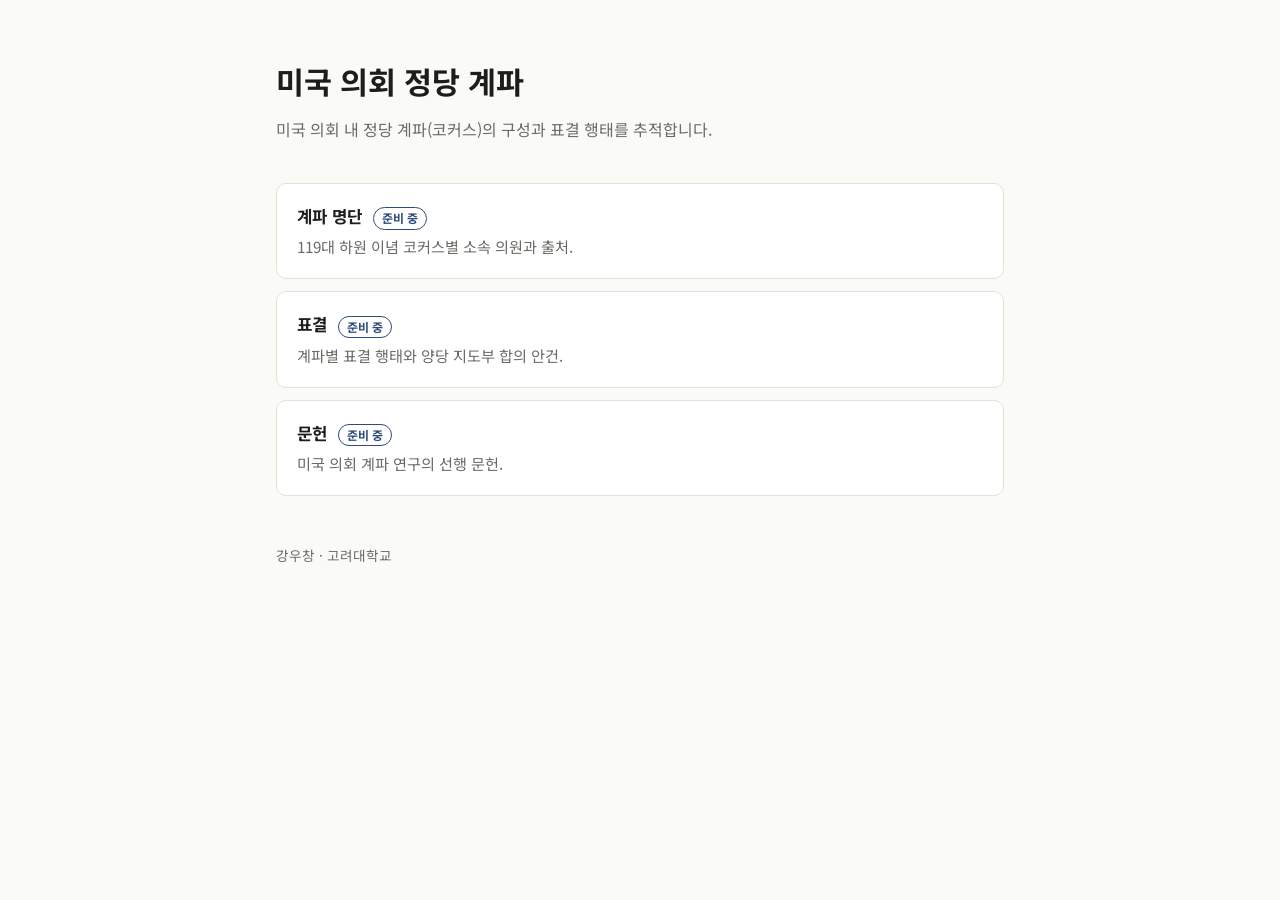
==== index.html @ 605d9bb8 "Initial skeleton for us_party_faction site Co-Authored-By: Claude Opus 5.5 <noreply@anthropic.com>" ====
<!doctype html>
<html lang="ko">
<head>
<meta charset="utf-8">
<meta name="viewport" content="width=device-width, initial-scale=1">
<title>미국 의회 정당 계파</title>
<meta name="description" content="미국 의회 내 정당 계파(코커스)와 표결을 추적하는 연구 사이트">
<link rel="preconnect" href="https://fonts.googleapis.com">
<link rel="stylesheet" href="https://fonts.googleapis.com/css2?family=Noto+Sans+KR:wght@400;600;700&display=swap">
<style>
  :root {
    --bg: #fafaf7; --fg: #1d1d1b; --muted: #6b6b66; --line: #e2e1da;
    --card: #ffffff; --accent: #2f4b7c;
  }
  @media (prefers-color-scheme: dark) {
    :root:not([data-theme="light"]) {
      --bg: #16171a; --fg: #ececea; --muted: #9a9a95; --line: #2c2d31;
      --card: #1e1f23; --accent: #8fa8d8;
    }
  }
  :root[data-theme="dark"] {
    --bg: #16171a; --fg: #ececea; --muted: #9a9a95; --line: #2c2d31;
    --card: #1e1f23; --accent: #8fa8d8;
  }
  * { box-sizing: border-box; }
  body {
    margin: 0; background: var(--bg); color: var(--fg);
    font-family: "Noto Sans KR", system-ui, sans-serif; line-height: 1.7;
  }
  main { max-width: 760px; margin: 0 auto; padding: 56px 16px 80px; }
  h1 { font-size: 1.9rem; margin: 0 0 8px; letter-spacing: -0.01em; }
  .lede { color: var(--muted); margin: 0 0 40px; }
  .sections { display: grid; gap: 12px; }
  .card {
    background: var(--card); border: 1px solid var(--line); border-radius: 10px;
    padding: 18px 20px;
  }
  .card h2 { font-size: 1.05rem; margin: 0 0 4px; }
  .card p { margin: 0; color: var(--muted); font-size: 0.95rem; }
  .tag {
    display: inline-block; font-size: 0.75rem; color: var(--accent);
    border: 1px solid var(--accent); border-radius: 999px; padding: 0 8px; margin-left: 6px;
    vertical-align: middle;
  }
  footer { margin-top: 48px; color: var(--muted); font-size: 0.85rem; }
</style>
</head>
<body>
<main>
  <h1>미국 의회 정당 계파</h1>
  <p class="lede">미국 의회 내 정당 계파(코커스)의 구성과 표결 행태를 추적합니다.</p>

  <div class="sections">
    <section class="card">
      <h2>계파 명단 <span class="tag">준비 중</span></h2>
      <p>119대 하원 이념 코커스별 소속 의원과 출처.</p>
    </section>
    <section class="card">
      <h2>표결 <span class="tag">준비 중</span></h2>
      <p>계파별 표결 행태와 양당 지도부 합의 안건.</p>
    </section>
    <section class="card">
      <h2>문헌 <span class="tag">준비 중</span></h2>
      <p>미국 의회 계파 연구의 선행 문헌.</p>
    </section>
  </div>

  <footer>강우창 · 고려대학교</footer>
</main>
</body>
</html>
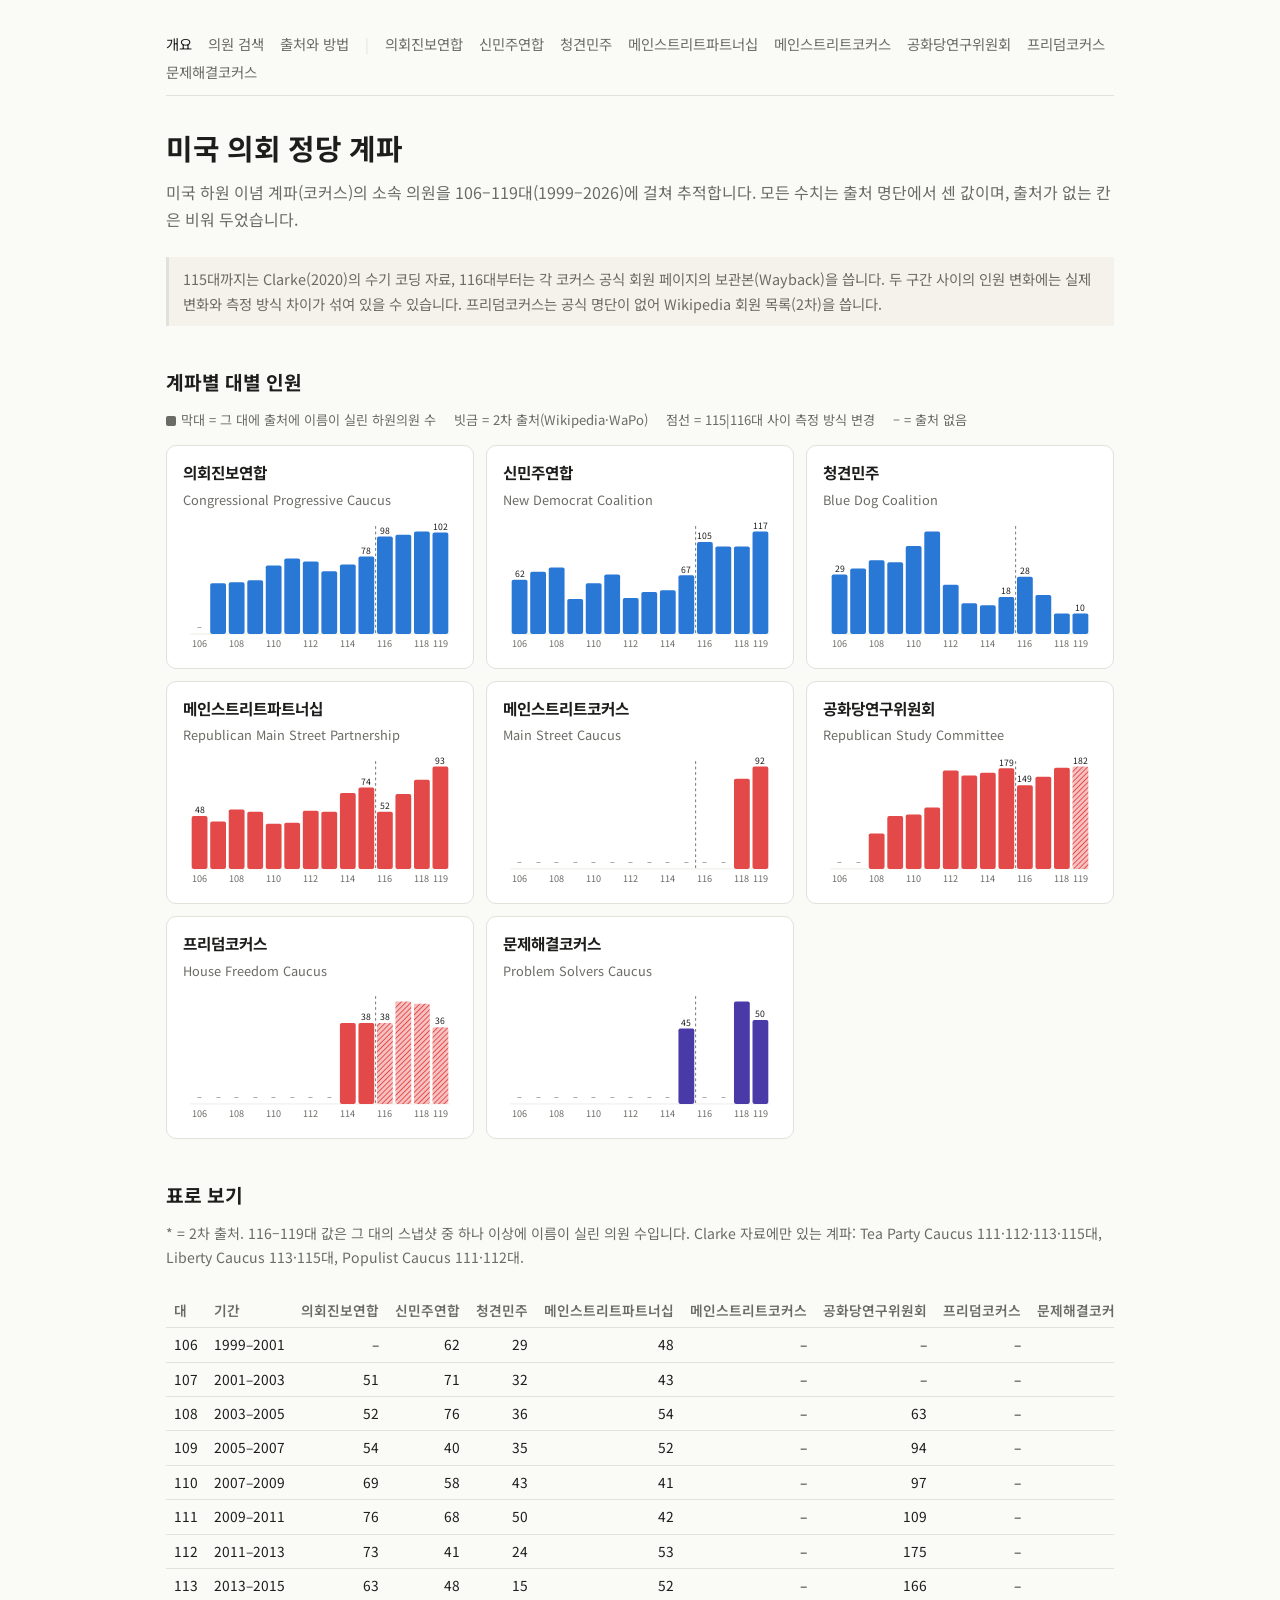
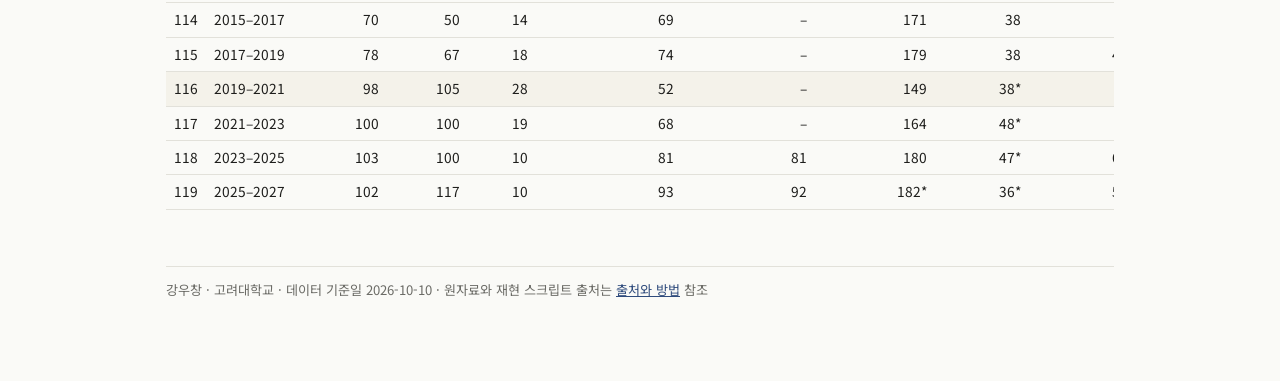
==== commit da885425: "Add caucus membership site: overview, caucus pages, member search, methods (106-119th) Co-Authored-B" ====
--- a/index.html
+++ b/index.html
@@ -1,71 +1,17 @@
 <!doctype html>
-<html lang="ko">
-<head>
-<meta charset="utf-8">
-<meta name="viewport" content="width=device-width, initial-scale=1">
-<title>미국 의회 정당 계파</title>
-<meta name="description" content="미국 의회 내 정당 계파(코커스)와 표결을 추적하는 연구 사이트">
+<html lang="ko"><head><meta charset="utf-8"><meta name="viewport" content="width=device-width, initial-scale=1">
+<title>미국 의회 정당 계파</title><meta name="description" content="미국 하원 이념 계파의 106–119대 소속 의원 추적">
 <link rel="preconnect" href="https://fonts.googleapis.com">
 <link rel="stylesheet" href="https://fonts.googleapis.com/css2?family=Noto+Sans+KR:wght@400;600;700&display=swap">
-<style>
-  :root {
-    --bg: #fafaf7; --fg: #1d1d1b; --muted: #6b6b66; --line: #e2e1da;
-    --card: #ffffff; --accent: #2f4b7c;
-  }
-  @media (prefers-color-scheme: dark) {
-    :root:not([data-theme="light"]) {
-      --bg: #16171a; --fg: #ececea; --muted: #9a9a95; --line: #2c2d31;
-      --card: #1e1f23; --accent: #8fa8d8;
-    }
-  }
-  :root[data-theme="dark"] {
-    --bg: #16171a; --fg: #ececea; --muted: #9a9a95; --line: #2c2d31;
-    --card: #1e1f23; --accent: #8fa8d8;
-  }
-  * { box-sizing: border-box; }
-  body {
-    margin: 0; background: var(--bg); color: var(--fg);
-    font-family: "Noto Sans KR", system-ui, sans-serif; line-height: 1.7;
-  }
-  main { max-width: 760px; margin: 0 auto; padding: 56px 16px 80px; }
-  h1 { font-size: 1.9rem; margin: 0 0 8px; letter-spacing: -0.01em; }
-  .lede { color: var(--muted); margin: 0 0 40px; }
-  .sections { display: grid; gap: 12px; }
-  .card {
-    background: var(--card); border: 1px solid var(--line); border-radius: 10px;
-    padding: 18px 20px;
-  }
-  .card h2 { font-size: 1.05rem; margin: 0 0 4px; }
-  .card p { margin: 0; color: var(--muted); font-size: 0.95rem; }
-  .tag {
-    display: inline-block; font-size: 0.75rem; color: var(--accent);
-    border: 1px solid var(--accent); border-radius: 999px; padding: 0 8px; margin-left: 6px;
-    vertical-align: middle;
-  }
-  footer { margin-top: 48px; color: var(--muted); font-size: 0.85rem; }
-</style>
-</head>
-<body>
-<main>
-  <h1>미국 의회 정당 계파</h1>
-  <p class="lede">미국 의회 내 정당 계파(코커스)의 구성과 표결 행태를 추적합니다.</p>
-
-  <div class="sections">
-    <section class="card">
-      <h2>계파 명단 <span class="tag">준비 중</span></h2>
-      <p>119대 하원 이념 코커스별 소속 의원과 출처.</p>
-    </section>
-    <section class="card">
-      <h2>표결 <span class="tag">준비 중</span></h2>
-      <p>계파별 표결 행태와 양당 지도부 합의 안건.</p>
-    </section>
-    <section class="card">
-      <h2>문헌 <span class="tag">준비 중</span></h2>
-      <p>미국 의회 계파 연구의 선행 문헌.</p>
-    </section>
-  </div>
-
-  <footer>강우창 · 고려대학교</footer>
-</main>
-</body>
-</html>
+<link rel="stylesheet" href="assets/site.css"></head>
+<body><main>
+<nav class="top"><a href="index.html" class="on">개요</a> <a href="members.html" class="">의원 검색</a> <a href="methods.html" class="">출처와 방법</a> <span style="color:var(--line)">|</span> <a href="caucus-cpc.html" class="">의회진보연합</a> <a href="caucus-ndc.html" class="">신민주연합</a> <a href="caucus-bluedog.html" class="">청견민주</a> <a href="caucus-rmsp.html" class="">메인스트리트파트너십</a> <a href="caucus-mainstreet.html" class="">메인스트리트코커스</a> <a href="caucus-rsc.html" class="">공화당연구위원회</a> <a href="caucus-hfc.html" class="">프리덤코커스</a> <a href="caucus-psc.html" class="">문제해결코커스</a></nav>
+<h1>미국 의회 정당 계파</h1>
+<p class="lede">미국 하원 이념 계파(코커스)의 소속 의원을 106–119대(1999–2026)에 걸쳐 추적합니다. 모든 수치는 출처 명단에서 센 값이며, 출처가 없는 칸은 비워 두었습니다.</p>
+<div class="note">115대까지는 Clarke(2020)의 수기 코딩 자료, 116대부터는 각 코커스 공식 회원 페이지의 보관본(Wayback)을 씁니다. 두 구간 사이의 인원 변화에는 실제 변화와 측정 방식 차이가 섞여 있을 수 있습니다. 프리덤코커스는 공식 명단이 없어 Wikipedia 회원 목록(2차)을 씁니다.</div>
+<h2>계파별 대별 인원</h2><div class="legend"><span><span class="sw" style="background:var(--muted)"></span>막대 = 그 대에 출처에 이름이 실린 하원의원 수</span><span>빗금 = 2차 출처(Wikipedia·WaPo)</span><span>점선 = 115|116대 사이 측정 방식 변경</span><span>– = 출처 없음</span></div><div class="grid"><div class="card"><h3><a href="caucus-cpc.html">의회진보연합</a></h3><p class="sub">Congressional Progressive Caucus</p><svg class="bars" viewBox="0 0 300 150" role="img" aria-label="cpc 대별 인원"><defs><pattern id="hatch-cpc" width="4" height="4" patternUnits="userSpaceOnUse" patternTransform="rotate(45)"><rect width="4" height="4" fill="var(--d)" opacity="0.35"/><line x1="0" y1="0" x2="0" y2="4" stroke="var(--d)" stroke-width="2"/></pattern></defs><line class="gridline" x1="8" x2="292" y1="128" y2="128"/><line class="divider" x1="210.9" x2="210.9" y1="10" y2="128"><title>115대까지 Clarke(2020) 수기 코딩, 116대부터 공식 명단</title></line><text x="18.1" y="142" text-anchor="middle">106</text><text x="18.1" y="124" text-anchor="middle">–</text><rect class="bar" x="29.8" y="72.5" width="17.3" height="55.5" rx="2" fill="var(--d)"><title>107대 (2001–2003): 51명 · 출처: Clarke(2020) 수기 코딩</title></rect><text x="58.7" y="142" text-anchor="middle">108</text><rect class="bar" x="50.1" y="71.5" width="17.3" height="56.5" rx="2" fill="var(--d)"><title>108대 (2003–2005): 52명 · 출처: Clarke(2020) 수기 코딩</title></rect><rect class="bar" x="70.4" y="69.3" width="17.3" height="58.7" rx="2" fill="var(--d)"><title>109대 (2005–2007): 54명 · 출처: Clarke(2020) 수기 코딩</title></rect><text x="99.3" y="142" text-anchor="middle">110</text><rect class="bar" x="90.6" y="53.0" width="17.3" height="75.0" rx="2" fill="var(--d)"><title>110대 (2007–2009): 69명 · 출처: Clarke(2020) 수기 코딩</title></rect><rect class="bar" x="110.9" y="45.4" width="17.3" height="82.6" rx="2" fill="var(--d)"><title>111대 (2009–2011): 76명 · 출처: Clarke(2020) 수기 코딩</title></rect><text x="139.9" y="142" text-anchor="middle">112</text><rect class="bar" x="131.2" y="48.6" width="17.3" height="79.4" rx="2" fill="var(--d)"><title>112대 (2011–2013): 73명 · 출처: Clarke(2020) 수기 코딩</title></rect><rect class="bar" x="151.5" y="59.5" width="17.3" height="68.5" rx="2" fill="var(--d)"><title>113대 (2013–2015): 63명 · 출처: Clarke(2020) 수기 코딩</title></rect><text x="180.4" y="142" text-anchor="middle">114</text><rect class="bar" x="171.8" y="51.9" width="17.3" height="76.1" rx="2" fill="var(--d)"><title>114대 (2015–2017): 70명 · 출처: Clarke(2020) 수기 코딩</title></rect><rect class="bar" x="192.1" y="43.2" width="17.3" height="84.8" rx="2" fill="var(--d)"><title>115대 (2017–2019): 78명 · 출처: Clarke(2020) 수기 코딩</title></rect><text class="val" x="200.7" y="40.2" text-anchor="middle">78</text><text x="221.0" y="142" text-anchor="middle">116</text><rect class="bar" x="212.4" y="21.4" width="17.3" height="106.6" rx="2" fill="var(--d)"><title>116대 (2019–2021): 98명 · 출처: 공식 명단(Wayback 보관본)</title></rect><text class="val" x="221.0" y="18.4" text-anchor="middle">98</text><rect class="bar" x="232.6" y="19.3" width="17.3" height="108.7" rx="2" fill="var(--d)"><title>117대 (2021–2023): 100명 · 출처: 공식 명단(Wayback 보관본)</title></rect><text x="261.6" y="142" text-anchor="middle">118</text><rect class="bar" x="252.9" y="16.0" width="17.3" height="112.0" rx="2" fill="var(--d)"><title>118대 (2023–2025): 103명 · 출처: 공식 명단(Wayback 보관본)</title></rect><text x="281.9" y="142" text-anchor="middle">119</text><rect class="bar" x="273.2" y="17.1" width="17.3" height="110.9" rx="2" fill="var(--d)"><title>119대 (2025–2027): 102명 · 출처: 공식 명단(현재본), 공식 명단(Wayback 보관본)</title></rect><text class="val" x="281.9" y="14.1" text-anchor="middle">102</text></svg></div><div class="card"><h3><a href="caucus-ndc.html">신민주연합</a></h3><p class="sub">New Democrat Coalition</p><svg class="bars" viewBox="0 0 300 150" role="img" aria-label="ndc 대별 인원"><defs><pattern id="hatch-ndc" width="4" height="4" patternUnits="userSpaceOnUse" patternTransform="rotate(45)"><rect width="4" height="4" fill="var(--d)" opacity="0.35"/><line x1="0" y1="0" x2="0" y2="4" stroke="var(--d)" stroke-width="2"/></pattern></defs><line class="gridline" x1="8" x2="292" y1="128" y2="128"/><line class="divider" x1="210.9" x2="210.9" y1="10" y2="128"><title>115대까지 Clarke(2020) 수기 코딩, 116대부터 공식 명단</title></line><text x="18.1" y="142" text-anchor="middle">106</text><rect class="bar" x="9.5" y="68.6" width="17.3" height="59.4" rx="2" fill="var(--d)"><title>106대 (1999–2001): 62명 · 출처: Clarke(2020) 수기 코딩</title></rect><text class="val" x="18.1" y="65.6" text-anchor="middle">62</text><rect class="bar" x="29.8" y="60.0" width="17.3" height="68.0" rx="2" fill="var(--d)"><title>107대 (2001–2003): 71명 · 출처: Clarke(2020) 수기 코딩</title></rect><text x="58.7" y="142" text-anchor="middle">108</text><rect class="bar" x="50.1" y="55.2" width="17.3" height="72.8" rx="2" fill="var(--d)"><title>108대 (2003–2005): 76명 · 출처: Clarke(2020) 수기 코딩</title></rect><rect class="bar" x="70.4" y="89.7" width="17.3" height="38.3" rx="2" fill="var(--d)"><title>109대 (2005–2007): 40명 · 출처: Clarke(2020) 수기 코딩</title></rect><text x="99.3" y="142" text-anchor="middle">110</text><rect class="bar" x="90.6" y="72.5" width="17.3" height="55.5" rx="2" fill="var(--d)"><title>110대 (2007–2009): 58명 · 출처: Clarke(2020) 수기 코딩</title></rect><rect class="bar" x="110.9" y="62.9" width="17.3" height="65.1" rx="2" fill="var(--d)"><title>111대 (2009–2011): 68명 · 출처: Clarke(2020) 수기 코딩</title></rect><text x="139.9" y="142" text-anchor="middle">112</text><rect class="bar" x="131.2" y="88.8" width="17.3" height="39.2" rx="2" fill="var(--d)"><title>112대 (2011–2013): 41명 · 출처: Clarke(2020) 수기 코딩</title></rect><rect class="bar" x="151.5" y="82.1" width="17.3" height="45.9" rx="2" fill="var(--d)"><title>113대 (2013–2015): 48명 · 출처: Clarke(2020) 수기 코딩</title></rect><text x="180.4" y="142" text-anchor="middle">114</text><rect class="bar" x="171.8" y="80.1" width="17.3" height="47.9" rx="2" fill="var(--d)"><title>114대 (2015–2017): 50명 · 출처: Clarke(2020) 수기 코딩</title></rect><rect class="bar" x="192.1" y="63.9" width="17.3" height="64.1" rx="2" fill="var(--d)"><title>115대 (2017–2019): 67명 · 출처: Clarke(2020) 수기 코딩</title></rect><text class="val" x="200.7" y="60.9" text-anchor="middle">67</text><text x="221.0" y="142" text-anchor="middle">116</text><rect class="bar" x="212.4" y="27.5" width="17.3" height="100.5" rx="2" fill="var(--d)"><title>116대 (2019–2021): 105명 · 출처: 공식 명단(Wayback 보관본)</title></rect><text class="val" x="221.0" y="24.5" text-anchor="middle">105</text><rect class="bar" x="232.6" y="32.3" width="17.3" height="95.7" rx="2" fill="var(--d)"><title>117대 (2021–2023): 100명 · 출처: 공식 명단(Wayback 보관본)</title></rect><text x="261.6" y="142" text-anchor="middle">118</text><rect class="bar" x="252.9" y="32.3" width="17.3" height="95.7" rx="2" fill="var(--d)"><title>118대 (2023–2025): 100명 · 출처: 공식 명단(Wayback 보관본)</title></rect><text x="281.9" y="142" text-anchor="middle">119</text><rect class="bar" x="273.2" y="16.0" width="17.3" height="112.0" rx="2" fill="var(--d)"><title>119대 (2025–2027): 117명 · 출처: 공식 명단(현재본), 공식 명단(Wayback 보관본)</title></rect><text class="val" x="281.9" y="13.0" text-anchor="middle">117</text></svg></div><div class="card"><h3><a href="caucus-bluedog.html">청견민주</a></h3><p class="sub">Blue Dog Coalition</p><svg class="bars" viewBox="0 0 300 150" role="img" aria-label="bluedog 대별 인원"><defs><pattern id="hatch-bluedog" width="4" height="4" patternUnits="userSpaceOnUse" patternTransform="rotate(45)"><rect width="4" height="4" fill="var(--d)" opacity="0.35"/><line x1="0" y1="0" x2="0" y2="4" stroke="var(--d)" stroke-width="2"/></pattern></defs><line class="gridline" x1="8" x2="292" y1="128" y2="128"/><line class="divider" x1="210.9" x2="210.9" y1="10" y2="128"><title>115대까지 Clarke(2020) 수기 코딩, 116대부터 공식 명단</title></line><text x="18.1" y="142" text-anchor="middle">106</text><rect class="bar" x="9.5" y="63.0" width="17.3" height="65.0" rx="2" fill="var(--d)"><title>106대 (1999–2001): 29명 · 출처: Clarke(2020) 수기 코딩</title></rect><text class="val" x="18.1" y="60.0" text-anchor="middle">29</text><rect class="bar" x="29.8" y="56.3" width="17.3" height="71.7" rx="2" fill="var(--d)"><title>107대 (2001–2003): 32명 · 출처: Clarke(2020) 수기 코딩</title></rect><text x="58.7" y="142" text-anchor="middle">108</text><rect class="bar" x="50.1" y="47.4" width="17.3" height="80.6" rx="2" fill="var(--d)"><title>108대 (2003–2005): 36명 · 출처: Clarke(2020) 수기 코딩</title></rect><rect class="bar" x="70.4" y="49.6" width="17.3" height="78.4" rx="2" fill="var(--d)"><title>109대 (2005–2007): 35명 · 출처: Clarke(2020) 수기 코딩</title></rect><text x="99.3" y="142" text-anchor="middle">110</text><rect class="bar" x="90.6" y="31.7" width="17.3" height="96.3" rx="2" fill="var(--d)"><title>110대 (2007–2009): 43명 · 출처: Clarke(2020) 수기 코딩</title></rect><rect class="bar" x="110.9" y="16.0" width="17.3" height="112.0" rx="2" fill="var(--d)"><title>111대 (2009–2011): 50명 · 출처: Clarke(2020) 수기 코딩</title></rect><text x="139.9" y="142" text-anchor="middle">112</text><rect class="bar" x="131.2" y="74.2" width="17.3" height="53.8" rx="2" fill="var(--d)"><title>112대 (2011–2013): 24명 · 출처: Clarke(2020) 수기 코딩</title></rect><rect class="bar" x="151.5" y="94.4" width="17.3" height="33.6" rx="2" fill="var(--d)"><title>113대 (2013–2015): 15명 · 출처: Clarke(2020) 수기 코딩</title></rect><text x="180.4" y="142" text-anchor="middle">114</text><rect class="bar" x="171.8" y="96.6" width="17.3" height="31.4" rx="2" fill="var(--d)"><title>114대 (2015–2017): 14명 · 출처: Clarke(2020) 수기 코딩</title></rect><rect class="bar" x="192.1" y="87.7" width="17.3" height="40.3" rx="2" fill="var(--d)"><title>115대 (2017–2019): 18명 · 출처: Clarke(2020) 수기 코딩</title></rect><text class="val" x="200.7" y="84.7" text-anchor="middle">18</text><text x="221.0" y="142" text-anchor="middle">116</text><rect class="bar" x="212.4" y="65.3" width="17.3" height="62.7" rx="2" fill="var(--d)"><title>116대 (2019–2021): 28명 · 출처: 공식 명단(Wayback 보관본)</title></rect><text class="val" x="221.0" y="62.3" text-anchor="middle">28</text><rect class="bar" x="232.6" y="85.4" width="17.3" height="42.6" rx="2" fill="var(--d)"><title>117대 (2021–2023): 19명 · 출처: 공식 명단(Wayback 보관본)</title></rect><text x="261.6" y="142" text-anchor="middle">118</text><rect class="bar" x="252.9" y="105.6" width="17.3" height="22.4" rx="2" fill="var(--d)"><title>118대 (2023–2025): 10명 · 출처: 공식 명단(Wayback 보관본)</title></rect><text x="281.9" y="142" text-anchor="middle">119</text><rect class="bar" x="273.2" y="105.6" width="17.3" height="22.4" rx="2" fill="var(--d)"><title>119대 (2025–2027): 10명 · 출처: 공식 명단(현재본), 공식 명단(Wayback 보관본)</title></rect><text class="val" x="281.9" y="102.6" text-anchor="middle">10</text></svg></div><div class="card"><h3><a href="caucus-rmsp.html">메인스트리트파트너십</a></h3><p class="sub">Republican Main Street Partnership</p><svg class="bars" viewBox="0 0 300 150" role="img" aria-label="rmsp 대별 인원"><defs><pattern id="hatch-rmsp" width="4" height="4" patternUnits="userSpaceOnUse" patternTransform="rotate(45)"><rect width="4" height="4" fill="var(--r)" opacity="0.35"/><line x1="0" y1="0" x2="0" y2="4" stroke="var(--r)" stroke-width="2"/></pattern></defs><line class="gridline" x1="8" x2="292" y1="128" y2="128"/><line class="divider" x1="210.9" x2="210.9" y1="10" y2="128"><title>115대까지 Clarke(2020) 수기 코딩, 116대부터 공식 명단</title></line><text x="18.1" y="142" text-anchor="middle">106</text><rect class="bar" x="9.5" y="70.2" width="17.3" height="57.8" rx="2" fill="var(--r)"><title>106대 (1999–2001): 48명 · 출처: Clarke(2020) 수기 코딩</title></rect><text class="val" x="18.1" y="67.2" text-anchor="middle">48</text><rect class="bar" x="29.8" y="76.2" width="17.3" height="51.8" rx="2" fill="var(--r)"><title>107대 (2001–2003): 43명 · 출처: Clarke(2020) 수기 코딩</title></rect><text x="58.7" y="142" text-anchor="middle">108</text><rect class="bar" x="50.1" y="63.0" width="17.3" height="65.0" rx="2" fill="var(--r)"><title>108대 (2003–2005): 54명 · 출처: Clarke(2020) 수기 코딩</title></rect><rect class="bar" x="70.4" y="65.4" width="17.3" height="62.6" rx="2" fill="var(--r)"><title>109대 (2005–2007): 52명 · 출처: Clarke(2020) 수기 코딩</title></rect><text x="99.3" y="142" text-anchor="middle">110</text><rect class="bar" x="90.6" y="78.6" width="17.3" height="49.4" rx="2" fill="var(--r)"><title>110대 (2007–2009): 41명 · 출처: Clarke(2020) 수기 코딩</title></rect><rect class="bar" x="110.9" y="77.4" width="17.3" height="50.6" rx="2" fill="var(--r)"><title>111대 (2009–2011): 42명 · 출처: Clarke(2020) 수기 코딩</title></rect><text x="139.9" y="142" text-anchor="middle">112</text><rect class="bar" x="131.2" y="64.2" width="17.3" height="63.8" rx="2" fill="var(--r)"><title>112대 (2011–2013): 53명 · 출처: Clarke(2020) 수기 코딩</title></rect><rect class="bar" x="151.5" y="65.4" width="17.3" height="62.6" rx="2" fill="var(--r)"><title>113대 (2013–2015): 52명 · 출처: Clarke(2020) 수기 코딩</title></rect><text x="180.4" y="142" text-anchor="middle">114</text><rect class="bar" x="171.8" y="44.9" width="17.3" height="83.1" rx="2" fill="var(--r)"><title>114대 (2015–2017): 69명 · 출처: Clarke(2020) 수기 코딩</title></rect><rect class="bar" x="192.1" y="38.9" width="17.3" height="89.1" rx="2" fill="var(--r)"><title>115대 (2017–2019): 74명 · 출처: Clarke(2020) 수기 코딩</title></rect><text class="val" x="200.7" y="35.9" text-anchor="middle">74</text><text x="221.0" y="142" text-anchor="middle">116</text><rect class="bar" x="212.4" y="65.4" width="17.3" height="62.6" rx="2" fill="var(--r)"><title>116대 (2019–2021): 52명 · 출처: 공식 명단(Wayback 보관본)</title></rect><text class="val" x="221.0" y="62.4" text-anchor="middle">52</text><rect class="bar" x="232.6" y="46.1" width="17.3" height="81.9" rx="2" fill="var(--r)"><title>117대 (2021–2023): 68명 · 출처: 공식 명단(Wayback 보관본)</title></rect><text x="261.6" y="142" text-anchor="middle">118</text><rect class="bar" x="252.9" y="30.5" width="17.3" height="97.5" rx="2" fill="var(--r)"><title>118대 (2023–2025): 81명 · 출처: 공식 명단(Wayback 보관본)</title></rect><text x="281.9" y="142" text-anchor="middle">119</text><rect class="bar" x="273.2" y="16.0" width="17.3" height="112.0" rx="2" fill="var(--r)"><title>119대 (2025–2027): 93명 · 출처: 공식 명단(Wayback 보관본)</title></rect><text class="val" x="281.9" y="13.0" text-anchor="middle">93</text></svg></div><div class="card"><h3><a href="caucus-mainstreet.html">메인스트리트코커스</a></h3><p class="sub">Main Street Caucus</p><svg class="bars" viewBox="0 0 300 150" role="img" aria-label="mainstreet 대별 인원"><defs><pattern id="hatch-mainstreet" width="4" height="4" patternUnits="userSpaceOnUse" patternTransform="rotate(45)"><rect width="4" height="4" fill="var(--r)" opacity="0.35"/><line x1="0" y1="0" x2="0" y2="4" stroke="var(--r)" stroke-width="2"/></pattern></defs><line class="gridline" x1="8" x2="292" y1="128" y2="128"/><line class="divider" x1="210.9" x2="210.9" y1="10" y2="128"><title>115대까지 Clarke(2020) 수기 코딩, 116대부터 공식 명단</title></line><text x="18.1" y="142" text-anchor="middle">106</text><text x="18.1" y="124" text-anchor="middle">–</text><text x="38.4" y="124" text-anchor="middle">–</text><text x="58.7" y="142" text-anchor="middle">108</text><text x="58.7" y="124" text-anchor="middle">–</text><text x="79.0" y="124" text-anchor="middle">–</text><text x="99.3" y="142" text-anchor="middle">110</text><text x="99.3" y="124" text-anchor="middle">–</text><text x="119.6" y="124" text-anchor="middle">–</text><text x="139.9" y="142" text-anchor="middle">112</text><text x="139.9" y="124" text-anchor="middle">–</text><text x="160.1" y="124" text-anchor="middle">–</text><text x="180.4" y="142" text-anchor="middle">114</text><text x="180.4" y="124" text-anchor="middle">–</text><text x="200.7" y="124" text-anchor="middle">–</text><text x="221.0" y="142" text-anchor="middle">116</text><text x="221.0" y="124" text-anchor="middle">–</text><text x="241.3" y="124" text-anchor="middle">–</text><text x="261.6" y="142" text-anchor="middle">118</text><rect class="bar" x="252.9" y="29.4" width="17.3" height="98.6" rx="2" fill="var(--r)"><title>118대 (2023–2025): 81명 · 출처: 공식 명단(Wayback 보관본)</title></rect><text x="281.9" y="142" text-anchor="middle">119</text><rect class="bar" x="273.2" y="16.0" width="17.3" height="112.0" rx="2" fill="var(--r)"><title>119대 (2025–2027): 92명 · 출처: 공식 명단(현재본), 공식 명단(Wayback 보관본)</title></rect><text class="val" x="281.9" y="13.0" text-anchor="middle">92</text></svg></div><div class="card"><h3><a href="caucus-rsc.html">공화당연구위원회</a></h3><p class="sub">Republican Study Committee</p><svg class="bars" viewBox="0 0 300 150" role="img" aria-label="rsc 대별 인원"><defs><pattern id="hatch-rsc" width="4" height="4" patternUnits="userSpaceOnUse" patternTransform="rotate(45)"><rect width="4" height="4" fill="var(--r)" opacity="0.35"/><line x1="0" y1="0" x2="0" y2="4" stroke="var(--r)" stroke-width="2"/></pattern></defs><line class="gridline" x1="8" x2="292" y1="128" y2="128"/><line class="divider" x1="210.9" x2="210.9" y1="10" y2="128"><title>115대까지 Clarke(2020) 수기 코딩, 116대부터 공식 명단</title></line><text x="18.1" y="142" text-anchor="middle">106</text><text x="18.1" y="124" text-anchor="middle">–</text><text x="38.4" y="124" text-anchor="middle">–</text><text x="58.7" y="142" text-anchor="middle">108</text><rect class="bar" x="50.1" y="89.2" width="17.3" height="38.8" rx="2" fill="var(--r)"><title>108대 (2003–2005): 63명 · 출처: Clarke(2020) 수기 코딩</title></rect><rect class="bar" x="70.4" y="70.2" width="17.3" height="57.8" rx="2" fill="var(--r)"><title>109대 (2005–2007): 94명 · 출처: Clarke(2020) 수기 코딩</title></rect><text x="99.3" y="142" text-anchor="middle">110</text><rect class="bar" x="90.6" y="68.3" width="17.3" height="59.7" rx="2" fill="var(--r)"><title>110대 (2007–2009): 97명 · 출처: Clarke(2020) 수기 코딩</title></rect><rect class="bar" x="110.9" y="60.9" width="17.3" height="67.1" rx="2" fill="var(--r)"><title>111대 (2009–2011): 109명 · 출처: Clarke(2020) 수기 코딩</title></rect><text x="139.9" y="142" text-anchor="middle">112</text><rect class="bar" x="131.2" y="20.3" width="17.3" height="107.7" rx="2" fill="var(--r)"><title>112대 (2011–2013): 175명 · 출처: Clarke(2020) 수기 코딩</title></rect><rect class="bar" x="151.5" y="25.8" width="17.3" height="102.2" rx="2" fill="var(--r)"><title>113대 (2013–2015): 166명 · 출처: Clarke(2020) 수기 코딩</title></rect><text x="180.4" y="142" text-anchor="middle">114</text><rect class="bar" x="171.8" y="22.8" width="17.3" height="105.2" rx="2" fill="var(--r)"><title>114대 (2015–2017): 171명 · 출처: Clarke(2020) 수기 코딩</title></rect><rect class="bar" x="192.1" y="17.8" width="17.3" height="110.2" rx="2" fill="var(--r)"><title>115대 (2017–2019): 179명 · 출처: Clarke(2020) 수기 코딩</title></rect><text class="val" x="200.7" y="14.8" text-anchor="middle">179</text><text x="221.0" y="142" text-anchor="middle">116</text><rect class="bar" x="212.4" y="36.3" width="17.3" height="91.7" rx="2" fill="var(--r)"><title>116대 (2019–2021): 149명 · 출처: 공식 명단(Wayback 보관본)</title></rect><text class="val" x="221.0" y="33.3" text-anchor="middle">149</text><rect class="bar" x="232.6" y="27.1" width="17.3" height="100.9" rx="2" fill="var(--r)"><title>117대 (2021–2023): 164명 · 출처: 공식 명단(Wayback 보관본)</title></rect><text x="261.6" y="142" text-anchor="middle">118</text><rect class="bar" x="252.9" y="17.2" width="17.3" height="110.8" rx="2" fill="var(--r)"><title>118대 (2023–2025): 180명 · 출처: 공식 명단(Wayback 보관본)</title></rect><text x="281.9" y="142" text-anchor="middle">119</text><rect class="bar" x="273.2" y="16.0" width="17.3" height="112.0" rx="2" fill="url(#hatch-rsc)"><title>119대 (2025–2027): 182명 · 출처: WaPo(2차)</title></rect><text class="val" x="281.9" y="13.0" text-anchor="middle">182</text></svg></div><div class="card"><h3><a href="caucus-hfc.html">프리덤코커스</a></h3><p class="sub">House Freedom Caucus</p><svg class="bars" viewBox="0 0 300 150" role="img" aria-label="hfc 대별 인원"><defs><pattern id="hatch-hfc" width="4" height="4" patternUnits="userSpaceOnUse" patternTransform="rotate(45)"><rect width="4" height="4" fill="var(--r)" opacity="0.35"/><line x1="0" y1="0" x2="0" y2="4" stroke="var(--r)" stroke-width="2"/></pattern></defs><line class="gridline" x1="8" x2="292" y1="128" y2="128"/><line class="divider" x1="210.9" x2="210.9" y1="10" y2="128"><title>115대까지 Clarke(2020) 수기 코딩, 116대부터 공식 명단</title></line><text x="18.1" y="142" text-anchor="middle">106</text><text x="18.1" y="124" text-anchor="middle">–</text><text x="38.4" y="124" text-anchor="middle">–</text><text x="58.7" y="142" text-anchor="middle">108</text><text x="58.7" y="124" text-anchor="middle">–</text><text x="79.0" y="124" text-anchor="middle">–</text><text x="99.3" y="142" text-anchor="middle">110</text><text x="99.3" y="124" text-anchor="middle">–</text><text x="119.6" y="124" text-anchor="middle">–</text><text x="139.9" y="142" text-anchor="middle">112</text><text x="139.9" y="124" text-anchor="middle">–</text><text x="160.1" y="124" text-anchor="middle">–</text><text x="180.4" y="142" text-anchor="middle">114</text><rect class="bar" x="171.8" y="39.3" width="17.3" height="88.7" rx="2" fill="var(--r)"><title>114대 (2015–2017): 38명 · 출처: Clarke(2020) 수기 코딩</title></rect><rect class="bar" x="192.1" y="39.3" width="17.3" height="88.7" rx="2" fill="var(--r)"><title>115대 (2017–2019): 38명 · 출처: Clarke(2020) 수기 코딩</title></rect><text class="val" x="200.7" y="36.3" text-anchor="middle">38</text><text x="221.0" y="142" text-anchor="middle">116</text><rect class="bar" x="212.4" y="39.3" width="17.3" height="88.7" rx="2" fill="url(#hatch-hfc)"><title>116대 (2019–2021): 38명 · 출처: Wikipedia(2차)</title></rect><text class="val" x="221.0" y="36.3" text-anchor="middle">38</text><rect class="bar" x="232.6" y="16.0" width="17.3" height="112.0" rx="2" fill="url(#hatch-hfc)"><title>117대 (2021–2023): 48명 · 출처: Wikipedia(2차)</title></rect><text x="261.6" y="142" text-anchor="middle">118</text><rect class="bar" x="252.9" y="18.3" width="17.3" height="109.7" rx="2" fill="url(#hatch-hfc)"><title>118대 (2023–2025): 47명 · 출처: Wikipedia(2차)</title></rect><text x="281.9" y="142" text-anchor="middle">119</text><rect class="bar" x="273.2" y="44.0" width="17.3" height="84.0" rx="2" fill="url(#hatch-hfc)"><title>119대 (2025–2027): 36명 · 출처: Wikipedia(2차)</title></rect><text class="val" x="281.9" y="41.0" text-anchor="middle">36</text></svg></div><div class="card"><h3><a href="caucus-psc.html">문제해결코커스</a></h3><p class="sub">Problem Solvers Caucus</p><svg class="bars" viewBox="0 0 300 150" role="img" aria-label="psc 대별 인원"><defs><pattern id="hatch-psc" width="4" height="4" patternUnits="userSpaceOnUse" patternTransform="rotate(45)"><rect width="4" height="4" fill="var(--b)" opacity="0.35"/><line x1="0" y1="0" x2="0" y2="4" stroke="var(--b)" stroke-width="2"/></pattern></defs><line class="gridline" x1="8" x2="292" y1="128" y2="128"/><line class="divider" x1="210.9" x2="210.9" y1="10" y2="128"><title>115대까지 Clarke(2020) 수기 코딩, 116대부터 공식 명단</title></line><text x="18.1" y="142" text-anchor="middle">106</text><text x="18.1" y="124" text-anchor="middle">–</text><text x="38.4" y="124" text-anchor="middle">–</text><text x="58.7" y="142" text-anchor="middle">108</text><text x="58.7" y="124" text-anchor="middle">–</text><text x="79.0" y="124" text-anchor="middle">–</text><text x="99.3" y="142" text-anchor="middle">110</text><text x="99.3" y="124" text-anchor="middle">–</text><text x="119.6" y="124" text-anchor="middle">–</text><text x="139.9" y="142" text-anchor="middle">112</text><text x="139.9" y="124" text-anchor="middle">–</text><text x="160.1" y="124" text-anchor="middle">–</text><text x="180.4" y="142" text-anchor="middle">114</text><text x="180.4" y="124" text-anchor="middle">–</text><rect class="bar" x="192.1" y="45.4" width="17.3" height="82.6" rx="2" fill="var(--b)"><title>115대 (2017–2019): 45명 · 출처: Clarke(2020) 수기 코딩</title></rect><text class="val" x="200.7" y="42.4" text-anchor="middle">45</text><text x="221.0" y="142" text-anchor="middle">116</text><text x="221.0" y="124" text-anchor="middle">–</text><text x="241.3" y="124" text-anchor="middle">–</text><text x="261.6" y="142" text-anchor="middle">118</text><rect class="bar" x="252.9" y="16.0" width="17.3" height="112.0" rx="2" fill="var(--b)"><title>118대 (2023–2025): 61명 · 출처: 공식 명단(Wayback 보관본)</title></rect><text x="281.9" y="142" text-anchor="middle">119</text><rect class="bar" x="273.2" y="36.2" width="17.3" height="91.8" rx="2" fill="var(--b)"><title>119대 (2025–2027): 50명 · 출처: 공식 명단(현재본), 공식 명단(Wayback 보관본)</title></rect><text class="val" x="281.9" y="33.2" text-anchor="middle">50</text></svg></div></div>
+<h2>표로 보기</h2>
+<p class="lede" style="font-size:0.88rem">* = 2차 출처. 116–119대 값은 그 대의 스냅샷 중 하나 이상에 이름이 실린 의원 수입니다. Clarke 자료에만 있는 계파: Tea Party Caucus 111·112·113·115대, Liberty Caucus 113·115대, Populist Caucus 111·112대.</p>
+<div class="table-wrap"><table><tr><th>대</th><th>기간</th><th class="num">의회진보연합</th><th class="num">신민주연합</th><th class="num">청견민주</th><th class="num">메인스트리트파트너십</th><th class="num">메인스트리트코커스</th><th class="num">공화당연구위원회</th><th class="num">프리덤코커스</th><th class="num">문제해결코커스</th></tr><tr class=""><td>106</td><td>1999–2001</td><td class="num">–</td><td class="num">62</td><td class="num">29</td><td class="num">48</td><td class="num">–</td><td class="num">–</td><td class="num">–</td><td class="num">–</td></tr><tr class=""><td>107</td><td>2001–2003</td><td class="num">51</td><td class="num">71</td><td class="num">32</td><td class="num">43</td><td class="num">–</td><td class="num">–</td><td class="num">–</td><td class="num">–</td></tr><tr class=""><td>108</td><td>2003–2005</td><td class="num">52</td><td class="num">76</td><td class="num">36</td><td class="num">54</td><td class="num">–</td><td class="num">63</td><td class="num">–</td><td class="num">–</td></tr><tr class=""><td>109</td><td>2005–2007</td><td class="num">54</td><td class="num">40</td><td class="num">35</td><td class="num">52</td><td class="num">–</td><td class="num">94</td><td class="num">–</td><td class="num">–</td></tr><tr class=""><td>110</td><td>2007–2009</td><td class="num">69</td><td class="num">58</td><td class="num">43</td><td class="num">41</td><td class="num">–</td><td class="num">97</td><td class="num">–</td><td class="num">–</td></tr><tr class=""><td>111</td><td>2009–2011</td><td class="num">76</td><td class="num">68</td><td class="num">50</td><td class="num">42</td><td class="num">–</td><td class="num">109</td><td class="num">–</td><td class="num">–</td></tr><tr class=""><td>112</td><td>2011–2013</td><td class="num">73</td><td class="num">41</td><td class="num">24</td><td class="num">53</td><td class="num">–</td><td class="num">175</td><td class="num">–</td><td class="num">–</td></tr><tr class=""><td>113</td><td>2013–2015</td><td class="num">63</td><td class="num">48</td><td class="num">15</td><td class="num">52</td><td class="num">–</td><td class="num">166</td><td class="num">–</td><td class="num">–</td></tr><tr class=""><td>114</td><td>2015–2017</td><td class="num">70</td><td class="num">50</td><td class="num">14</td><td class="num">69</td><td class="num">–</td><td class="num">171</td><td class="num">38</td><td class="num">–</td></tr><tr class=""><td>115</td><td>2017–2019</td><td class="num">78</td><td class="num">67</td><td class="num">18</td><td class="num">74</td><td class="num">–</td><td class="num">179</td><td class="num">38</td><td class="num">45</td></tr><tr class="flag"><td>116</td><td>2019–2021</td><td class="num">98</td><td class="num">105</td><td class="num">28</td><td class="num">52</td><td class="num">–</td><td class="num">149</td><td class="num">38*</td><td class="num">–</td></tr><tr class=""><td>117</td><td>2021–2023</td><td class="num">100</td><td class="num">100</td><td class="num">19</td><td class="num">68</td><td class="num">–</td><td class="num">164</td><td class="num">48*</td><td class="num">–</td></tr><tr class=""><td>118</td><td>2023–2025</td><td class="num">103</td><td class="num">100</td><td class="num">10</td><td class="num">81</td><td class="num">81</td><td class="num">180</td><td class="num">47*</td><td class="num">61</td></tr><tr class=""><td>119</td><td>2025–2027</td><td class="num">102</td><td class="num">117</td><td class="num">10</td><td class="num">93</td><td class="num">92</td><td class="num">182*</td><td class="num">36*</td><td class="num">50</td></tr></table></div>
+<footer>강우창 · 고려대학교 · 데이터 기준일 2026-10-10 · 원자료와 재현 스크립트 출처는 <a href="methods.html">출처와 방법</a> 참조</footer>
+</main></body></html>
--- a/assets/site.css
+++ b/assets/site.css
@@ -0,0 +1,55 @@
+:root {
+  --bg: #fafaf7; --fg: #1d1d1b; --muted: #6b6b66; --line: #e2e1da; --card: #ffffff;
+  --accent: #2f4b7c; --d: #2a78d6; --r: #e34948; --b: #4a3aa7; --grid: #ecebe5; --note-bg: #f4f2ea;
+}
+@media (prefers-color-scheme: dark) {
+  :root:not([data-theme="light"]) {
+    --bg: #16171a; --fg: #ececea; --muted: #9a9a95; --line: #2c2d31; --card: #1e1f23;
+    --accent: #8fa8d8; --d: #3987e5; --r: #e66767; --b: #9085e9; --grid: #2a2b2f; --note-bg: #23241f;
+  }
+}
+:root[data-theme="dark"] {
+  --bg: #16171a; --fg: #ececea; --muted: #9a9a95; --line: #2c2d31; --card: #1e1f23;
+  --accent: #8fa8d8; --d: #3987e5; --r: #e66767; --b: #9085e9; --grid: #2a2b2f; --note-bg: #23241f;
+}
+* { box-sizing: border-box; }
+body { margin: 0; background: var(--bg); color: var(--fg); font-family: "Noto Sans KR", system-ui, sans-serif; line-height: 1.7; }
+main { max-width: 980px; margin: 0 auto; padding: 32px 16px 80px; }
+nav.top { display: flex; flex-wrap: wrap; gap: 4px 16px; font-size: 0.9rem; border-bottom: 1px solid var(--line); padding-bottom: 10px; margin-bottom: 28px; }
+nav.top a { color: var(--muted); text-decoration: none; }
+nav.top a.on, nav.top a:hover { color: var(--fg); }
+h1 { font-size: 1.8rem; margin: 0 0 6px; letter-spacing: -0.01em; }
+h2 { font-size: 1.2rem; margin: 40px 0 10px; }
+h3 { font-size: 1rem; margin: 24px 0 8px; }
+.lede { color: var(--muted); margin: 0 0 24px; }
+a { color: var(--accent); }
+.note { background: var(--note-bg); border-left: 3px solid var(--line); padding: 10px 14px; font-size: 0.9rem; color: var(--muted); margin: 16px 0; }
+.grid { display: grid; grid-template-columns: repeat(auto-fill, minmax(290px, 1fr)); gap: 12px; }
+.card { background: var(--card); border: 1px solid var(--line); border-radius: 10px; padding: 14px 16px; }
+.card h3 { margin: 0 0 2px; font-size: 0.98rem; }
+.card h3 a { color: var(--fg); text-decoration: none; }
+.card .sub { color: var(--muted); font-size: 0.8rem; margin: 0 0 6px; }
+svg.bars { width: 100%; height: auto; display: block; }
+svg.bars text { fill: var(--muted); font-size: 10px; font-family: inherit; }
+svg.bars .val { fill: var(--fg); font-size: 9.5px; }
+svg.bars .gridline { stroke: var(--grid); stroke-width: 1; }
+svg.bars .divider { stroke: var(--muted); stroke-width: 1; stroke-dasharray: 3 3; }
+svg.bars rect.bar:hover { opacity: 0.75; }
+.legend { font-size: 0.82rem; color: var(--muted); display: flex; flex-wrap: wrap; gap: 4px 18px; margin: 6px 0 14px; }
+.sw { display: inline-block; width: 10px; height: 10px; border-radius: 2px; margin-right: 5px; vertical-align: -1px; }
+.table-wrap { overflow-x: auto; }
+table { border-collapse: collapse; width: 100%; font-size: 0.86rem; }
+th, td { border-bottom: 1px solid var(--line); padding: 5px 8px; text-align: left; white-space: nowrap; }
+th { color: var(--muted); font-weight: 600; }
+td.num, th.num { text-align: right; font-variant-numeric: tabular-nums; }
+tr.flag td { background: var(--note-bg); }
+.tag { display: inline-block; font-size: 0.72rem; border: 1px solid var(--line); border-radius: 999px; padding: 0 7px; color: var(--muted); }
+.st-stayed { color: var(--muted); }
+.st-joined_new_member, .st-joined_from_house { color: var(--d); }
+.st-left_still_in_house, .st-left_house { color: var(--r); }
+details { margin: 8px 0; }
+summary { cursor: pointer; font-weight: 600; }
+.controls { display: flex; flex-wrap: wrap; gap: 8px; margin: 12px 0; }
+.controls input, .controls select { font: inherit; font-size: 0.88rem; padding: 4px 8px; border: 1px solid var(--line); border-radius: 6px; background: var(--card); color: var(--fg); }
+.dot { display: inline-block; width: 8px; height: 8px; border-radius: 50%; margin-right: 4px; }
+footer { margin-top: 56px; color: var(--muted); font-size: 0.82rem; border-top: 1px solid var(--line); padding-top: 12px; }
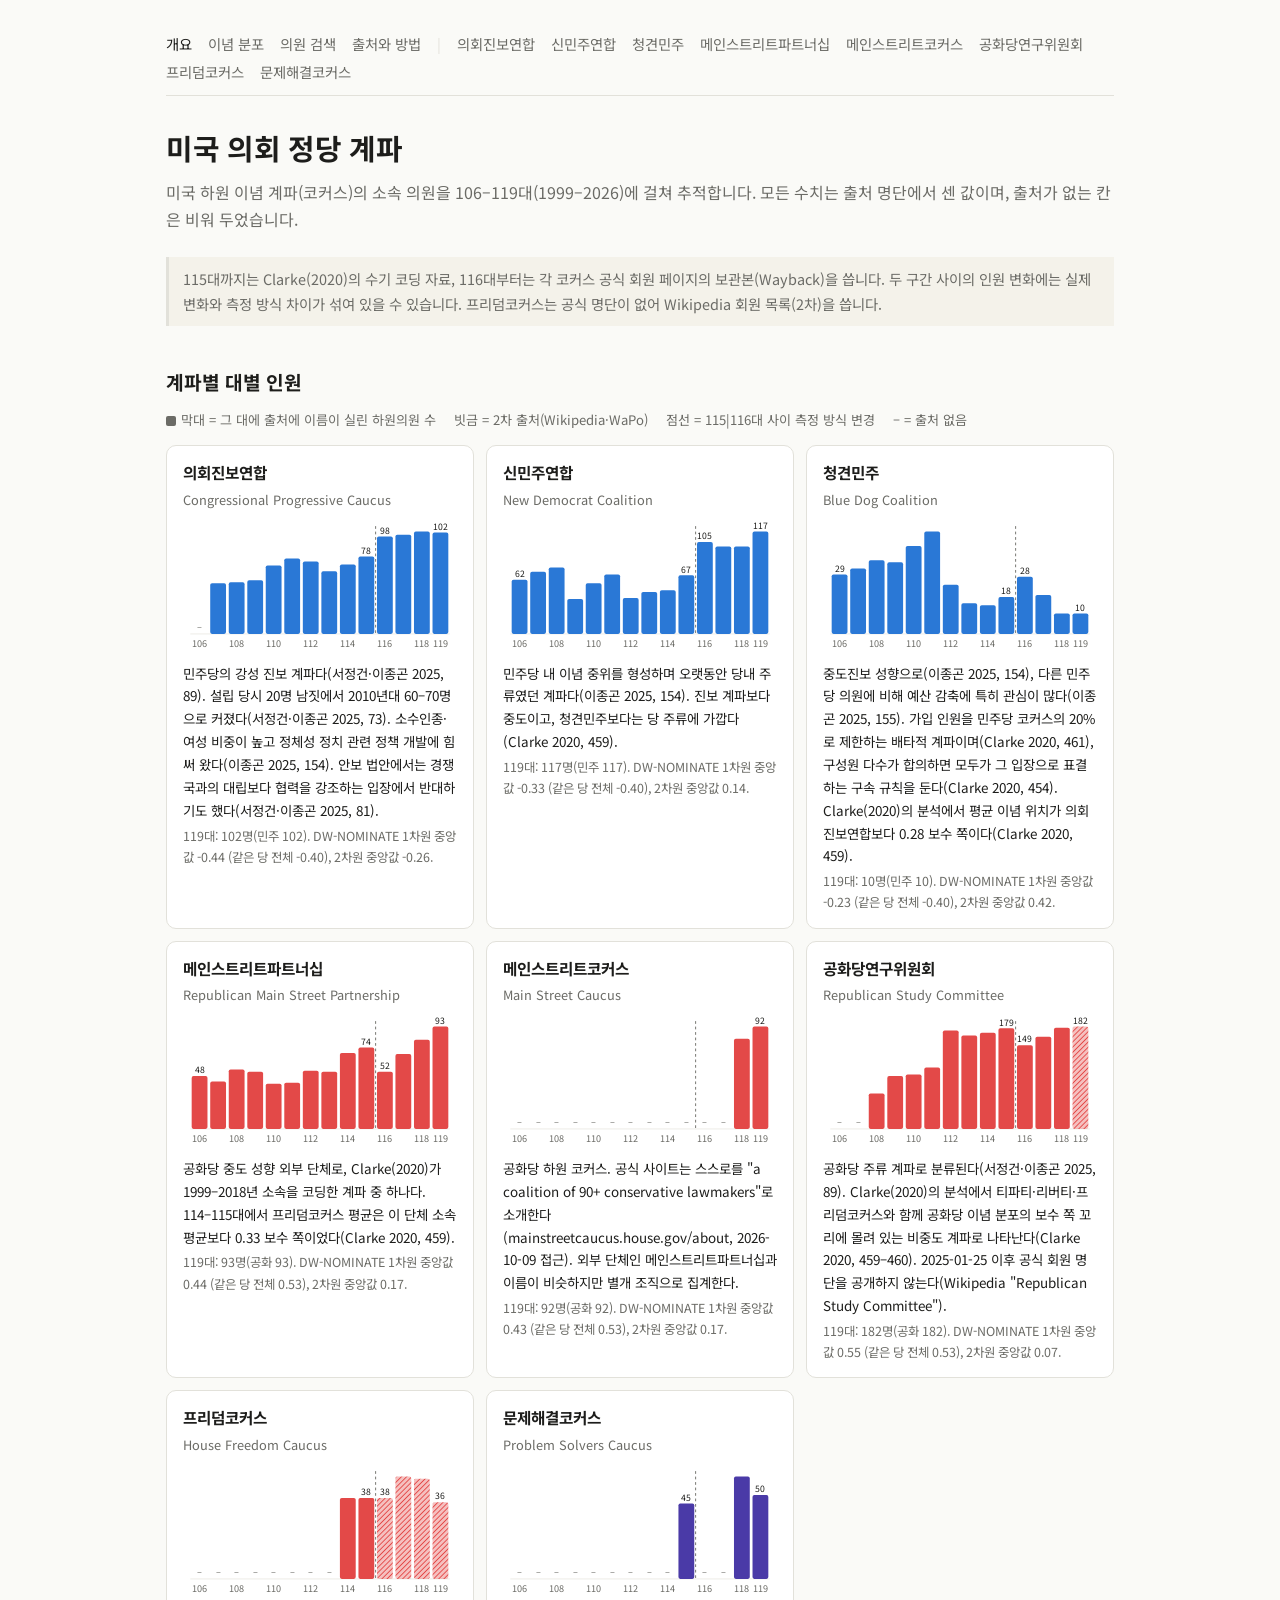
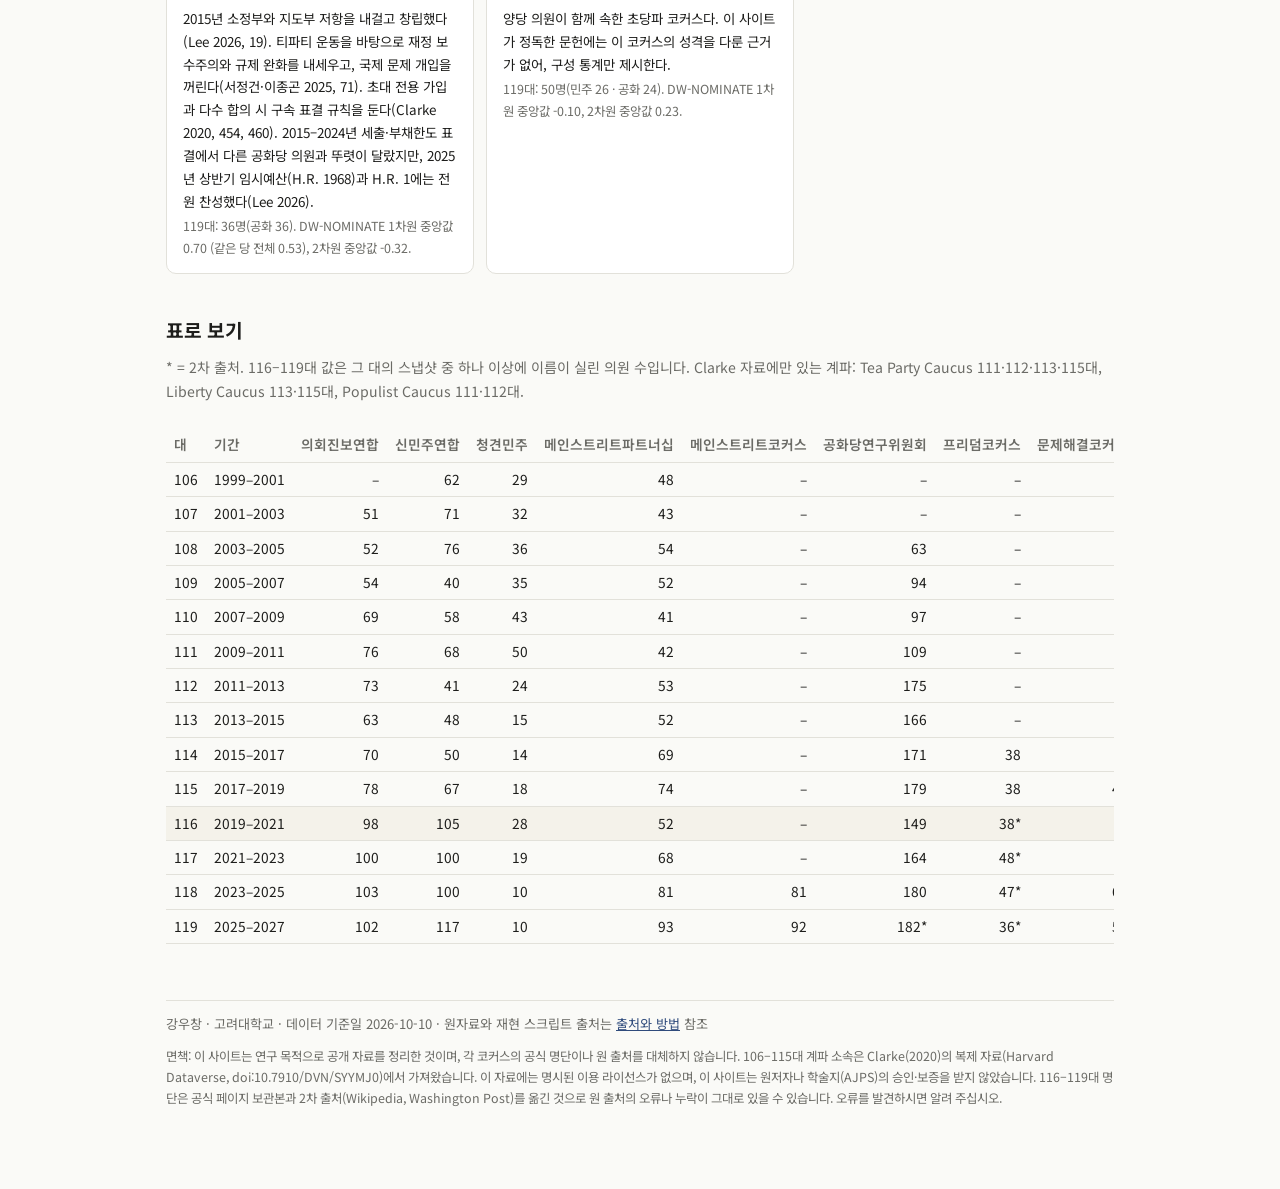
==== commit 004b69b9: "Add caucus descriptions, NOMINATE distribution figures (106-119th), and disclaimer Co-Authored-By: C" ====
--- a/index.html
+++ b/index.html
@@ -5,13 +5,14 @@
 <link rel="stylesheet" href="https://fonts.googleapis.com/css2?family=Noto+Sans+KR:wght@400;600;700&display=swap">
 <link rel="stylesheet" href="assets/site.css"></head>
 <body><main>
-<nav class="top"><a href="index.html" class="on">개요</a> <a href="members.html" class="">의원 검색</a> <a href="methods.html" class="">출처와 방법</a> <span style="color:var(--line)">|</span> <a href="caucus-cpc.html" class="">의회진보연합</a> <a href="caucus-ndc.html" class="">신민주연합</a> <a href="caucus-bluedog.html" class="">청견민주</a> <a href="caucus-rmsp.html" class="">메인스트리트파트너십</a> <a href="caucus-mainstreet.html" class="">메인스트리트코커스</a> <a href="caucus-rsc.html" class="">공화당연구위원회</a> <a href="caucus-hfc.html" class="">프리덤코커스</a> <a href="caucus-psc.html" class="">문제해결코커스</a></nav>
+<nav class="top"><a href="index.html" class="on">개요</a> <a href="nominate.html" class="">이념 분포</a> <a href="members.html" class="">의원 검색</a> <a href="methods.html" class="">출처와 방법</a> <span style="color:var(--line)">|</span> <a href="caucus-cpc.html" class="">의회진보연합</a> <a href="caucus-ndc.html" class="">신민주연합</a> <a href="caucus-bluedog.html" class="">청견민주</a> <a href="caucus-rmsp.html" class="">메인스트리트파트너십</a> <a href="caucus-mainstreet.html" class="">메인스트리트코커스</a> <a href="caucus-rsc.html" class="">공화당연구위원회</a> <a href="caucus-hfc.html" class="">프리덤코커스</a> <a href="caucus-psc.html" class="">문제해결코커스</a></nav>
 <h1>미국 의회 정당 계파</h1>
 <p class="lede">미국 하원 이념 계파(코커스)의 소속 의원을 106–119대(1999–2026)에 걸쳐 추적합니다. 모든 수치는 출처 명단에서 센 값이며, 출처가 없는 칸은 비워 두었습니다.</p>
 <div class="note">115대까지는 Clarke(2020)의 수기 코딩 자료, 116대부터는 각 코커스 공식 회원 페이지의 보관본(Wayback)을 씁니다. 두 구간 사이의 인원 변화에는 실제 변화와 측정 방식 차이가 섞여 있을 수 있습니다. 프리덤코커스는 공식 명단이 없어 Wikipedia 회원 목록(2차)을 씁니다.</div>
-<h2>계파별 대별 인원</h2><div class="legend"><span><span class="sw" style="background:var(--muted)"></span>막대 = 그 대에 출처에 이름이 실린 하원의원 수</span><span>빗금 = 2차 출처(Wikipedia·WaPo)</span><span>점선 = 115|116대 사이 측정 방식 변경</span><span>– = 출처 없음</span></div><div class="grid"><div class="card"><h3><a href="caucus-cpc.html">의회진보연합</a></h3><p class="sub">Congressional Progressive Caucus</p><svg class="bars" viewBox="0 0 300 150" role="img" aria-label="cpc 대별 인원"><defs><pattern id="hatch-cpc" width="4" height="4" patternUnits="userSpaceOnUse" patternTransform="rotate(45)"><rect width="4" height="4" fill="var(--d)" opacity="0.35"/><line x1="0" y1="0" x2="0" y2="4" stroke="var(--d)" stroke-width="2"/></pattern></defs><line class="gridline" x1="8" x2="292" y1="128" y2="128"/><line class="divider" x1="210.9" x2="210.9" y1="10" y2="128"><title>115대까지 Clarke(2020) 수기 코딩, 116대부터 공식 명단</title></line><text x="18.1" y="142" text-anchor="middle">106</text><text x="18.1" y="124" text-anchor="middle">–</text><rect class="bar" x="29.8" y="72.5" width="17.3" height="55.5" rx="2" fill="var(--d)"><title>107대 (2001–2003): 51명 · 출처: Clarke(2020) 수기 코딩</title></rect><text x="58.7" y="142" text-anchor="middle">108</text><rect class="bar" x="50.1" y="71.5" width="17.3" height="56.5" rx="2" fill="var(--d)"><title>108대 (2003–2005): 52명 · 출처: Clarke(2020) 수기 코딩</title></rect><rect class="bar" x="70.4" y="69.3" width="17.3" height="58.7" rx="2" fill="var(--d)"><title>109대 (2005–2007): 54명 · 출처: Clarke(2020) 수기 코딩</title></rect><text x="99.3" y="142" text-anchor="middle">110</text><rect class="bar" x="90.6" y="53.0" width="17.3" height="75.0" rx="2" fill="var(--d)"><title>110대 (2007–2009): 69명 · 출처: Clarke(2020) 수기 코딩</title></rect><rect class="bar" x="110.9" y="45.4" width="17.3" height="82.6" rx="2" fill="var(--d)"><title>111대 (2009–2011): 76명 · 출처: Clarke(2020) 수기 코딩</title></rect><text x="139.9" y="142" text-anchor="middle">112</text><rect class="bar" x="131.2" y="48.6" width="17.3" height="79.4" rx="2" fill="var(--d)"><title>112대 (2011–2013): 73명 · 출처: Clarke(2020) 수기 코딩</title></rect><rect class="bar" x="151.5" y="59.5" width="17.3" height="68.5" rx="2" fill="var(--d)"><title>113대 (2013–2015): 63명 · 출처: Clarke(2020) 수기 코딩</title></rect><text x="180.4" y="142" text-anchor="middle">114</text><rect class="bar" x="171.8" y="51.9" width="17.3" height="76.1" rx="2" fill="var(--d)"><title>114대 (2015–2017): 70명 · 출처: Clarke(2020) 수기 코딩</title></rect><rect class="bar" x="192.1" y="43.2" width="17.3" height="84.8" rx="2" fill="var(--d)"><title>115대 (2017–2019): 78명 · 출처: Clarke(2020) 수기 코딩</title></rect><text class="val" x="200.7" y="40.2" text-anchor="middle">78</text><text x="221.0" y="142" text-anchor="middle">116</text><rect class="bar" x="212.4" y="21.4" width="17.3" height="106.6" rx="2" fill="var(--d)"><title>116대 (2019–2021): 98명 · 출처: 공식 명단(Wayback 보관본)</title></rect><text class="val" x="221.0" y="18.4" text-anchor="middle">98</text><rect class="bar" x="232.6" y="19.3" width="17.3" height="108.7" rx="2" fill="var(--d)"><title>117대 (2021–2023): 100명 · 출처: 공식 명단(Wayback 보관본)</title></rect><text x="261.6" y="142" text-anchor="middle">118</text><rect class="bar" x="252.9" y="16.0" width="17.3" height="112.0" rx="2" fill="var(--d)"><title>118대 (2023–2025): 103명 · 출처: 공식 명단(Wayback 보관본)</title></rect><text x="281.9" y="142" text-anchor="middle">119</text><rect class="bar" x="273.2" y="17.1" width="17.3" height="110.9" rx="2" fill="var(--d)"><title>119대 (2025–2027): 102명 · 출처: 공식 명단(현재본), 공식 명단(Wayback 보관본)</title></rect><text class="val" x="281.9" y="14.1" text-anchor="middle">102</text></svg></div><div class="card"><h3><a href="caucus-ndc.html">신민주연합</a></h3><p class="sub">New Democrat Coalition</p><svg class="bars" viewBox="0 0 300 150" role="img" aria-label="ndc 대별 인원"><defs><pattern id="hatch-ndc" width="4" height="4" patternUnits="userSpaceOnUse" patternTransform="rotate(45)"><rect width="4" height="4" fill="var(--d)" opacity="0.35"/><line x1="0" y1="0" x2="0" y2="4" stroke="var(--d)" stroke-width="2"/></pattern></defs><line class="gridline" x1="8" x2="292" y1="128" y2="128"/><line class="divider" x1="210.9" x2="210.9" y1="10" y2="128"><title>115대까지 Clarke(2020) 수기 코딩, 116대부터 공식 명단</title></line><text x="18.1" y="142" text-anchor="middle">106</text><rect class="bar" x="9.5" y="68.6" width="17.3" height="59.4" rx="2" fill="var(--d)"><title>106대 (1999–2001): 62명 · 출처: Clarke(2020) 수기 코딩</title></rect><text class="val" x="18.1" y="65.6" text-anchor="middle">62</text><rect class="bar" x="29.8" y="60.0" width="17.3" height="68.0" rx="2" fill="var(--d)"><title>107대 (2001–2003): 71명 · 출처: Clarke(2020) 수기 코딩</title></rect><text x="58.7" y="142" text-anchor="middle">108</text><rect class="bar" x="50.1" y="55.2" width="17.3" height="72.8" rx="2" fill="var(--d)"><title>108대 (2003–2005): 76명 · 출처: Clarke(2020) 수기 코딩</title></rect><rect class="bar" x="70.4" y="89.7" width="17.3" height="38.3" rx="2" fill="var(--d)"><title>109대 (2005–2007): 40명 · 출처: Clarke(2020) 수기 코딩</title></rect><text x="99.3" y="142" text-anchor="middle">110</text><rect class="bar" x="90.6" y="72.5" width="17.3" height="55.5" rx="2" fill="var(--d)"><title>110대 (2007–2009): 58명 · 출처: Clarke(2020) 수기 코딩</title></rect><rect class="bar" x="110.9" y="62.9" width="17.3" height="65.1" rx="2" fill="var(--d)"><title>111대 (2009–2011): 68명 · 출처: Clarke(2020) 수기 코딩</title></rect><text x="139.9" y="142" text-anchor="middle">112</text><rect class="bar" x="131.2" y="88.8" width="17.3" height="39.2" rx="2" fill="var(--d)"><title>112대 (2011–2013): 41명 · 출처: Clarke(2020) 수기 코딩</title></rect><rect class="bar" x="151.5" y="82.1" width="17.3" height="45.9" rx="2" fill="var(--d)"><title>113대 (2013–2015): 48명 · 출처: Clarke(2020) 수기 코딩</title></rect><text x="180.4" y="142" text-anchor="middle">114</text><rect class="bar" x="171.8" y="80.1" width="17.3" height="47.9" rx="2" fill="var(--d)"><title>114대 (2015–2017): 50명 · 출처: Clarke(2020) 수기 코딩</title></rect><rect class="bar" x="192.1" y="63.9" width="17.3" height="64.1" rx="2" fill="var(--d)"><title>115대 (2017–2019): 67명 · 출처: Clarke(2020) 수기 코딩</title></rect><text class="val" x="200.7" y="60.9" text-anchor="middle">67</text><text x="221.0" y="142" text-anchor="middle">116</text><rect class="bar" x="212.4" y="27.5" width="17.3" height="100.5" rx="2" fill="var(--d)"><title>116대 (2019–2021): 105명 · 출처: 공식 명단(Wayback 보관본)</title></rect><text class="val" x="221.0" y="24.5" text-anchor="middle">105</text><rect class="bar" x="232.6" y="32.3" width="17.3" height="95.7" rx="2" fill="var(--d)"><title>117대 (2021–2023): 100명 · 출처: 공식 명단(Wayback 보관본)</title></rect><text x="261.6" y="142" text-anchor="middle">118</text><rect class="bar" x="252.9" y="32.3" width="17.3" height="95.7" rx="2" fill="var(--d)"><title>118대 (2023–2025): 100명 · 출처: 공식 명단(Wayback 보관본)</title></rect><text x="281.9" y="142" text-anchor="middle">119</text><rect class="bar" x="273.2" y="16.0" width="17.3" height="112.0" rx="2" fill="var(--d)"><title>119대 (2025–2027): 117명 · 출처: 공식 명단(현재본), 공식 명단(Wayback 보관본)</title></rect><text class="val" x="281.9" y="13.0" text-anchor="middle">117</text></svg></div><div class="card"><h3><a href="caucus-bluedog.html">청견민주</a></h3><p class="sub">Blue Dog Coalition</p><svg class="bars" viewBox="0 0 300 150" role="img" aria-label="bluedog 대별 인원"><defs><pattern id="hatch-bluedog" width="4" height="4" patternUnits="userSpaceOnUse" patternTransform="rotate(45)"><rect width="4" height="4" fill="var(--d)" opacity="0.35"/><line x1="0" y1="0" x2="0" y2="4" stroke="var(--d)" stroke-width="2"/></pattern></defs><line class="gridline" x1="8" x2="292" y1="128" y2="128"/><line class="divider" x1="210.9" x2="210.9" y1="10" y2="128"><title>115대까지 Clarke(2020) 수기 코딩, 116대부터 공식 명단</title></line><text x="18.1" y="142" text-anchor="middle">106</text><rect class="bar" x="9.5" y="63.0" width="17.3" height="65.0" rx="2" fill="var(--d)"><title>106대 (1999–2001): 29명 · 출처: Clarke(2020) 수기 코딩</title></rect><text class="val" x="18.1" y="60.0" text-anchor="middle">29</text><rect class="bar" x="29.8" y="56.3" width="17.3" height="71.7" rx="2" fill="var(--d)"><title>107대 (2001–2003): 32명 · 출처: Clarke(2020) 수기 코딩</title></rect><text x="58.7" y="142" text-anchor="middle">108</text><rect class="bar" x="50.1" y="47.4" width="17.3" height="80.6" rx="2" fill="var(--d)"><title>108대 (2003–2005): 36명 · 출처: Clarke(2020) 수기 코딩</title></rect><rect class="bar" x="70.4" y="49.6" width="17.3" height="78.4" rx="2" fill="var(--d)"><title>109대 (2005–2007): 35명 · 출처: Clarke(2020) 수기 코딩</title></rect><text x="99.3" y="142" text-anchor="middle">110</text><rect class="bar" x="90.6" y="31.7" width="17.3" height="96.3" rx="2" fill="var(--d)"><title>110대 (2007–2009): 43명 · 출처: Clarke(2020) 수기 코딩</title></rect><rect class="bar" x="110.9" y="16.0" width="17.3" height="112.0" rx="2" fill="var(--d)"><title>111대 (2009–2011): 50명 · 출처: Clarke(2020) 수기 코딩</title></rect><text x="139.9" y="142" text-anchor="middle">112</text><rect class="bar" x="131.2" y="74.2" width="17.3" height="53.8" rx="2" fill="var(--d)"><title>112대 (2011–2013): 24명 · 출처: Clarke(2020) 수기 코딩</title></rect><rect class="bar" x="151.5" y="94.4" width="17.3" height="33.6" rx="2" fill="var(--d)"><title>113대 (2013–2015): 15명 · 출처: Clarke(2020) 수기 코딩</title></rect><text x="180.4" y="142" text-anchor="middle">114</text><rect class="bar" x="171.8" y="96.6" width="17.3" height="31.4" rx="2" fill="var(--d)"><title>114대 (2015–2017): 14명 · 출처: Clarke(2020) 수기 코딩</title></rect><rect class="bar" x="192.1" y="87.7" width="17.3" height="40.3" rx="2" fill="var(--d)"><title>115대 (2017–2019): 18명 · 출처: Clarke(2020) 수기 코딩</title></rect><text class="val" x="200.7" y="84.7" text-anchor="middle">18</text><text x="221.0" y="142" text-anchor="middle">116</text><rect class="bar" x="212.4" y="65.3" width="17.3" height="62.7" rx="2" fill="var(--d)"><title>116대 (2019–2021): 28명 · 출처: 공식 명단(Wayback 보관본)</title></rect><text class="val" x="221.0" y="62.3" text-anchor="middle">28</text><rect class="bar" x="232.6" y="85.4" width="17.3" height="42.6" rx="2" fill="var(--d)"><title>117대 (2021–2023): 19명 · 출처: 공식 명단(Wayback 보관본)</title></rect><text x="261.6" y="142" text-anchor="middle">118</text><rect class="bar" x="252.9" y="105.6" width="17.3" height="22.4" rx="2" fill="var(--d)"><title>118대 (2023–2025): 10명 · 출처: 공식 명단(Wayback 보관본)</title></rect><text x="281.9" y="142" text-anchor="middle">119</text><rect class="bar" x="273.2" y="105.6" width="17.3" height="22.4" rx="2" fill="var(--d)"><title>119대 (2025–2027): 10명 · 출처: 공식 명단(현재본), 공식 명단(Wayback 보관본)</title></rect><text class="val" x="281.9" y="102.6" text-anchor="middle">10</text></svg></div><div class="card"><h3><a href="caucus-rmsp.html">메인스트리트파트너십</a></h3><p class="sub">Republican Main Street Partnership</p><svg class="bars" viewBox="0 0 300 150" role="img" aria-label="rmsp 대별 인원"><defs><pattern id="hatch-rmsp" width="4" height="4" patternUnits="userSpaceOnUse" patternTransform="rotate(45)"><rect width="4" height="4" fill="var(--r)" opacity="0.35"/><line x1="0" y1="0" x2="0" y2="4" stroke="var(--r)" stroke-width="2"/></pattern></defs><line class="gridline" x1="8" x2="292" y1="128" y2="128"/><line class="divider" x1="210.9" x2="210.9" y1="10" y2="128"><title>115대까지 Clarke(2020) 수기 코딩, 116대부터 공식 명단</title></line><text x="18.1" y="142" text-anchor="middle">106</text><rect class="bar" x="9.5" y="70.2" width="17.3" height="57.8" rx="2" fill="var(--r)"><title>106대 (1999–2001): 48명 · 출처: Clarke(2020) 수기 코딩</title></rect><text class="val" x="18.1" y="67.2" text-anchor="middle">48</text><rect class="bar" x="29.8" y="76.2" width="17.3" height="51.8" rx="2" fill="var(--r)"><title>107대 (2001–2003): 43명 · 출처: Clarke(2020) 수기 코딩</title></rect><text x="58.7" y="142" text-anchor="middle">108</text><rect class="bar" x="50.1" y="63.0" width="17.3" height="65.0" rx="2" fill="var(--r)"><title>108대 (2003–2005): 54명 · 출처: Clarke(2020) 수기 코딩</title></rect><rect class="bar" x="70.4" y="65.4" width="17.3" height="62.6" rx="2" fill="var(--r)"><title>109대 (2005–2007): 52명 · 출처: Clarke(2020) 수기 코딩</title></rect><text x="99.3" y="142" text-anchor="middle">110</text><rect class="bar" x="90.6" y="78.6" width="17.3" height="49.4" rx="2" fill="var(--r)"><title>110대 (2007–2009): 41명 · 출처: Clarke(2020) 수기 코딩</title></rect><rect class="bar" x="110.9" y="77.4" width="17.3" height="50.6" rx="2" fill="var(--r)"><title>111대 (2009–2011): 42명 · 출처: Clarke(2020) 수기 코딩</title></rect><text x="139.9" y="142" text-anchor="middle">112</text><rect class="bar" x="131.2" y="64.2" width="17.3" height="63.8" rx="2" fill="var(--r)"><title>112대 (2011–2013): 53명 · 출처: Clarke(2020) 수기 코딩</title></rect><rect class="bar" x="151.5" y="65.4" width="17.3" height="62.6" rx="2" fill="var(--r)"><title>113대 (2013–2015): 52명 · 출처: Clarke(2020) 수기 코딩</title></rect><text x="180.4" y="142" text-anchor="middle">114</text><rect class="bar" x="171.8" y="44.9" width="17.3" height="83.1" rx="2" fill="var(--r)"><title>114대 (2015–2017): 69명 · 출처: Clarke(2020) 수기 코딩</title></rect><rect class="bar" x="192.1" y="38.9" width="17.3" height="89.1" rx="2" fill="var(--r)"><title>115대 (2017–2019): 74명 · 출처: Clarke(2020) 수기 코딩</title></rect><text class="val" x="200.7" y="35.9" text-anchor="middle">74</text><text x="221.0" y="142" text-anchor="middle">116</text><rect class="bar" x="212.4" y="65.4" width="17.3" height="62.6" rx="2" fill="var(--r)"><title>116대 (2019–2021): 52명 · 출처: 공식 명단(Wayback 보관본)</title></rect><text class="val" x="221.0" y="62.4" text-anchor="middle">52</text><rect class="bar" x="232.6" y="46.1" width="17.3" height="81.9" rx="2" fill="var(--r)"><title>117대 (2021–2023): 68명 · 출처: 공식 명단(Wayback 보관본)</title></rect><text x="261.6" y="142" text-anchor="middle">118</text><rect class="bar" x="252.9" y="30.5" width="17.3" height="97.5" rx="2" fill="var(--r)"><title>118대 (2023–2025): 81명 · 출처: 공식 명단(Wayback 보관본)</title></rect><text x="281.9" y="142" text-anchor="middle">119</text><rect class="bar" x="273.2" y="16.0" width="17.3" height="112.0" rx="2" fill="var(--r)"><title>119대 (2025–2027): 93명 · 출처: 공식 명단(Wayback 보관본)</title></rect><text class="val" x="281.9" y="13.0" text-anchor="middle">93</text></svg></div><div class="card"><h3><a href="caucus-mainstreet.html">메인스트리트코커스</a></h3><p class="sub">Main Street Caucus</p><svg class="bars" viewBox="0 0 300 150" role="img" aria-label="mainstreet 대별 인원"><defs><pattern id="hatch-mainstreet" width="4" height="4" patternUnits="userSpaceOnUse" patternTransform="rotate(45)"><rect width="4" height="4" fill="var(--r)" opacity="0.35"/><line x1="0" y1="0" x2="0" y2="4" stroke="var(--r)" stroke-width="2"/></pattern></defs><line class="gridline" x1="8" x2="292" y1="128" y2="128"/><line class="divider" x1="210.9" x2="210.9" y1="10" y2="128"><title>115대까지 Clarke(2020) 수기 코딩, 116대부터 공식 명단</title></line><text x="18.1" y="142" text-anchor="middle">106</text><text x="18.1" y="124" text-anchor="middle">–</text><text x="38.4" y="124" text-anchor="middle">–</text><text x="58.7" y="142" text-anchor="middle">108</text><text x="58.7" y="124" text-anchor="middle">–</text><text x="79.0" y="124" text-anchor="middle">–</text><text x="99.3" y="142" text-anchor="middle">110</text><text x="99.3" y="124" text-anchor="middle">–</text><text x="119.6" y="124" text-anchor="middle">–</text><text x="139.9" y="142" text-anchor="middle">112</text><text x="139.9" y="124" text-anchor="middle">–</text><text x="160.1" y="124" text-anchor="middle">–</text><text x="180.4" y="142" text-anchor="middle">114</text><text x="180.4" y="124" text-anchor="middle">–</text><text x="200.7" y="124" text-anchor="middle">–</text><text x="221.0" y="142" text-anchor="middle">116</text><text x="221.0" y="124" text-anchor="middle">–</text><text x="241.3" y="124" text-anchor="middle">–</text><text x="261.6" y="142" text-anchor="middle">118</text><rect class="bar" x="252.9" y="29.4" width="17.3" height="98.6" rx="2" fill="var(--r)"><title>118대 (2023–2025): 81명 · 출처: 공식 명단(Wayback 보관본)</title></rect><text x="281.9" y="142" text-anchor="middle">119</text><rect class="bar" x="273.2" y="16.0" width="17.3" height="112.0" rx="2" fill="var(--r)"><title>119대 (2025–2027): 92명 · 출처: 공식 명단(현재본), 공식 명단(Wayback 보관본)</title></rect><text class="val" x="281.9" y="13.0" text-anchor="middle">92</text></svg></div><div class="card"><h3><a href="caucus-rsc.html">공화당연구위원회</a></h3><p class="sub">Republican Study Committee</p><svg class="bars" viewBox="0 0 300 150" role="img" aria-label="rsc 대별 인원"><defs><pattern id="hatch-rsc" width="4" height="4" patternUnits="userSpaceOnUse" patternTransform="rotate(45)"><rect width="4" height="4" fill="var(--r)" opacity="0.35"/><line x1="0" y1="0" x2="0" y2="4" stroke="var(--r)" stroke-width="2"/></pattern></defs><line class="gridline" x1="8" x2="292" y1="128" y2="128"/><line class="divider" x1="210.9" x2="210.9" y1="10" y2="128"><title>115대까지 Clarke(2020) 수기 코딩, 116대부터 공식 명단</title></line><text x="18.1" y="142" text-anchor="middle">106</text><text x="18.1" y="124" text-anchor="middle">–</text><text x="38.4" y="124" text-anchor="middle">–</text><text x="58.7" y="142" text-anchor="middle">108</text><rect class="bar" x="50.1" y="89.2" width="17.3" height="38.8" rx="2" fill="var(--r)"><title>108대 (2003–2005): 63명 · 출처: Clarke(2020) 수기 코딩</title></rect><rect class="bar" x="70.4" y="70.2" width="17.3" height="57.8" rx="2" fill="var(--r)"><title>109대 (2005–2007): 94명 · 출처: Clarke(2020) 수기 코딩</title></rect><text x="99.3" y="142" text-anchor="middle">110</text><rect class="bar" x="90.6" y="68.3" width="17.3" height="59.7" rx="2" fill="var(--r)"><title>110대 (2007–2009): 97명 · 출처: Clarke(2020) 수기 코딩</title></rect><rect class="bar" x="110.9" y="60.9" width="17.3" height="67.1" rx="2" fill="var(--r)"><title>111대 (2009–2011): 109명 · 출처: Clarke(2020) 수기 코딩</title></rect><text x="139.9" y="142" text-anchor="middle">112</text><rect class="bar" x="131.2" y="20.3" width="17.3" height="107.7" rx="2" fill="var(--r)"><title>112대 (2011–2013): 175명 · 출처: Clarke(2020) 수기 코딩</title></rect><rect class="bar" x="151.5" y="25.8" width="17.3" height="102.2" rx="2" fill="var(--r)"><title>113대 (2013–2015): 166명 · 출처: Clarke(2020) 수기 코딩</title></rect><text x="180.4" y="142" text-anchor="middle">114</text><rect class="bar" x="171.8" y="22.8" width="17.3" height="105.2" rx="2" fill="var(--r)"><title>114대 (2015–2017): 171명 · 출처: Clarke(2020) 수기 코딩</title></rect><rect class="bar" x="192.1" y="17.8" width="17.3" height="110.2" rx="2" fill="var(--r)"><title>115대 (2017–2019): 179명 · 출처: Clarke(2020) 수기 코딩</title></rect><text class="val" x="200.7" y="14.8" text-anchor="middle">179</text><text x="221.0" y="142" text-anchor="middle">116</text><rect class="bar" x="212.4" y="36.3" width="17.3" height="91.7" rx="2" fill="var(--r)"><title>116대 (2019–2021): 149명 · 출처: 공식 명단(Wayback 보관본)</title></rect><text class="val" x="221.0" y="33.3" text-anchor="middle">149</text><rect class="bar" x="232.6" y="27.1" width="17.3" height="100.9" rx="2" fill="var(--r)"><title>117대 (2021–2023): 164명 · 출처: 공식 명단(Wayback 보관본)</title></rect><text x="261.6" y="142" text-anchor="middle">118</text><rect class="bar" x="252.9" y="17.2" width="17.3" height="110.8" rx="2" fill="var(--r)"><title>118대 (2023–2025): 180명 · 출처: 공식 명단(Wayback 보관본)</title></rect><text x="281.9" y="142" text-anchor="middle">119</text><rect class="bar" x="273.2" y="16.0" width="17.3" height="112.0" rx="2" fill="url(#hatch-rsc)"><title>119대 (2025–2027): 182명 · 출처: WaPo(2차)</title></rect><text class="val" x="281.9" y="13.0" text-anchor="middle">182</text></svg></div><div class="card"><h3><a href="caucus-hfc.html">프리덤코커스</a></h3><p class="sub">House Freedom Caucus</p><svg class="bars" viewBox="0 0 300 150" role="img" aria-label="hfc 대별 인원"><defs><pattern id="hatch-hfc" width="4" height="4" patternUnits="userSpaceOnUse" patternTransform="rotate(45)"><rect width="4" height="4" fill="var(--r)" opacity="0.35"/><line x1="0" y1="0" x2="0" y2="4" stroke="var(--r)" stroke-width="2"/></pattern></defs><line class="gridline" x1="8" x2="292" y1="128" y2="128"/><line class="divider" x1="210.9" x2="210.9" y1="10" y2="128"><title>115대까지 Clarke(2020) 수기 코딩, 116대부터 공식 명단</title></line><text x="18.1" y="142" text-anchor="middle">106</text><text x="18.1" y="124" text-anchor="middle">–</text><text x="38.4" y="124" text-anchor="middle">–</text><text x="58.7" y="142" text-anchor="middle">108</text><text x="58.7" y="124" text-anchor="middle">–</text><text x="79.0" y="124" text-anchor="middle">–</text><text x="99.3" y="142" text-anchor="middle">110</text><text x="99.3" y="124" text-anchor="middle">–</text><text x="119.6" y="124" text-anchor="middle">–</text><text x="139.9" y="142" text-anchor="middle">112</text><text x="139.9" y="124" text-anchor="middle">–</text><text x="160.1" y="124" text-anchor="middle">–</text><text x="180.4" y="142" text-anchor="middle">114</text><rect class="bar" x="171.8" y="39.3" width="17.3" height="88.7" rx="2" fill="var(--r)"><title>114대 (2015–2017): 38명 · 출처: Clarke(2020) 수기 코딩</title></rect><rect class="bar" x="192.1" y="39.3" width="17.3" height="88.7" rx="2" fill="var(--r)"><title>115대 (2017–2019): 38명 · 출처: Clarke(2020) 수기 코딩</title></rect><text class="val" x="200.7" y="36.3" text-anchor="middle">38</text><text x="221.0" y="142" text-anchor="middle">116</text><rect class="bar" x="212.4" y="39.3" width="17.3" height="88.7" rx="2" fill="url(#hatch-hfc)"><title>116대 (2019–2021): 38명 · 출처: Wikipedia(2차)</title></rect><text class="val" x="221.0" y="36.3" text-anchor="middle">38</text><rect class="bar" x="232.6" y="16.0" width="17.3" height="112.0" rx="2" fill="url(#hatch-hfc)"><title>117대 (2021–2023): 48명 · 출처: Wikipedia(2차)</title></rect><text x="261.6" y="142" text-anchor="middle">118</text><rect class="bar" x="252.9" y="18.3" width="17.3" height="109.7" rx="2" fill="url(#hatch-hfc)"><title>118대 (2023–2025): 47명 · 출처: Wikipedia(2차)</title></rect><text x="281.9" y="142" text-anchor="middle">119</text><rect class="bar" x="273.2" y="44.0" width="17.3" height="84.0" rx="2" fill="url(#hatch-hfc)"><title>119대 (2025–2027): 36명 · 출처: Wikipedia(2차)</title></rect><text class="val" x="281.9" y="41.0" text-anchor="middle">36</text></svg></div><div class="card"><h3><a href="caucus-psc.html">문제해결코커스</a></h3><p class="sub">Problem Solvers Caucus</p><svg class="bars" viewBox="0 0 300 150" role="img" aria-label="psc 대별 인원"><defs><pattern id="hatch-psc" width="4" height="4" patternUnits="userSpaceOnUse" patternTransform="rotate(45)"><rect width="4" height="4" fill="var(--b)" opacity="0.35"/><line x1="0" y1="0" x2="0" y2="4" stroke="var(--b)" stroke-width="2"/></pattern></defs><line class="gridline" x1="8" x2="292" y1="128" y2="128"/><line class="divider" x1="210.9" x2="210.9" y1="10" y2="128"><title>115대까지 Clarke(2020) 수기 코딩, 116대부터 공식 명단</title></line><text x="18.1" y="142" text-anchor="middle">106</text><text x="18.1" y="124" text-anchor="middle">–</text><text x="38.4" y="124" text-anchor="middle">–</text><text x="58.7" y="142" text-anchor="middle">108</text><text x="58.7" y="124" text-anchor="middle">–</text><text x="79.0" y="124" text-anchor="middle">–</text><text x="99.3" y="142" text-anchor="middle">110</text><text x="99.3" y="124" text-anchor="middle">–</text><text x="119.6" y="124" text-anchor="middle">–</text><text x="139.9" y="142" text-anchor="middle">112</text><text x="139.9" y="124" text-anchor="middle">–</text><text x="160.1" y="124" text-anchor="middle">–</text><text x="180.4" y="142" text-anchor="middle">114</text><text x="180.4" y="124" text-anchor="middle">–</text><rect class="bar" x="192.1" y="45.4" width="17.3" height="82.6" rx="2" fill="var(--b)"><title>115대 (2017–2019): 45명 · 출처: Clarke(2020) 수기 코딩</title></rect><text class="val" x="200.7" y="42.4" text-anchor="middle">45</text><text x="221.0" y="142" text-anchor="middle">116</text><text x="221.0" y="124" text-anchor="middle">–</text><text x="241.3" y="124" text-anchor="middle">–</text><text x="261.6" y="142" text-anchor="middle">118</text><rect class="bar" x="252.9" y="16.0" width="17.3" height="112.0" rx="2" fill="var(--b)"><title>118대 (2023–2025): 61명 · 출처: 공식 명단(Wayback 보관본)</title></rect><text x="281.9" y="142" text-anchor="middle">119</text><rect class="bar" x="273.2" y="36.2" width="17.3" height="91.8" rx="2" fill="var(--b)"><title>119대 (2025–2027): 50명 · 출처: 공식 명단(현재본), 공식 명단(Wayback 보관본)</title></rect><text class="val" x="281.9" y="33.2" text-anchor="middle">50</text></svg></div></div>
+<h2>계파별 대별 인원</h2><div class="legend"><span><span class="sw" style="background:var(--muted)"></span>막대 = 그 대에 출처에 이름이 실린 하원의원 수</span><span>빗금 = 2차 출처(Wikipedia·WaPo)</span><span>점선 = 115|116대 사이 측정 방식 변경</span><span>– = 출처 없음</span></div><div class="grid"><div class="card"><h3><a href="caucus-cpc.html">의회진보연합</a></h3><p class="sub">Congressional Progressive Caucus</p><svg class="bars" viewBox="0 0 300 150" role="img" aria-label="cpc 대별 인원"><defs><pattern id="hatch-cpc" width="4" height="4" patternUnits="userSpaceOnUse" patternTransform="rotate(45)"><rect width="4" height="4" fill="var(--d)" opacity="0.35"/><line x1="0" y1="0" x2="0" y2="4" stroke="var(--d)" stroke-width="2"/></pattern></defs><line class="gridline" x1="8" x2="292" y1="128" y2="128"/><line class="divider" x1="210.9" x2="210.9" y1="10" y2="128"><title>115대까지 Clarke(2020) 수기 코딩, 116대부터 공식 명단</title></line><text x="18.1" y="142" text-anchor="middle">106</text><text x="18.1" y="124" text-anchor="middle">–</text><rect class="bar" x="29.8" y="72.5" width="17.3" height="55.5" rx="2" fill="var(--d)"><title>107대 (2001–2003): 51명 · 출처: Clarke(2020) 수기 코딩</title></rect><text x="58.7" y="142" text-anchor="middle">108</text><rect class="bar" x="50.1" y="71.5" width="17.3" height="56.5" rx="2" fill="var(--d)"><title>108대 (2003–2005): 52명 · 출처: Clarke(2020) 수기 코딩</title></rect><rect class="bar" x="70.4" y="69.3" width="17.3" height="58.7" rx="2" fill="var(--d)"><title>109대 (2005–2007): 54명 · 출처: Clarke(2020) 수기 코딩</title></rect><text x="99.3" y="142" text-anchor="middle">110</text><rect class="bar" x="90.6" y="53.0" width="17.3" height="75.0" rx="2" fill="var(--d)"><title>110대 (2007–2009): 69명 · 출처: Clarke(2020) 수기 코딩</title></rect><rect class="bar" x="110.9" y="45.4" width="17.3" height="82.6" rx="2" fill="var(--d)"><title>111대 (2009–2011): 76명 · 출처: Clarke(2020) 수기 코딩</title></rect><text x="139.9" y="142" text-anchor="middle">112</text><rect class="bar" x="131.2" y="48.6" width="17.3" height="79.4" rx="2" fill="var(--d)"><title>112대 (2011–2013): 73명 · 출처: Clarke(2020) 수기 코딩</title></rect><rect class="bar" x="151.5" y="59.5" width="17.3" height="68.5" rx="2" fill="var(--d)"><title>113대 (2013–2015): 63명 · 출처: Clarke(2020) 수기 코딩</title></rect><text x="180.4" y="142" text-anchor="middle">114</text><rect class="bar" x="171.8" y="51.9" width="17.3" height="76.1" rx="2" fill="var(--d)"><title>114대 (2015–2017): 70명 · 출처: Clarke(2020) 수기 코딩</title></rect><rect class="bar" x="192.1" y="43.2" width="17.3" height="84.8" rx="2" fill="var(--d)"><title>115대 (2017–2019): 78명 · 출처: Clarke(2020) 수기 코딩</title></rect><text class="val" x="200.7" y="40.2" text-anchor="middle">78</text><text x="221.0" y="142" text-anchor="middle">116</text><rect class="bar" x="212.4" y="21.4" width="17.3" height="106.6" rx="2" fill="var(--d)"><title>116대 (2019–2021): 98명 · 출처: 공식 명단(Wayback 보관본)</title></rect><text class="val" x="221.0" y="18.4" text-anchor="middle">98</text><rect class="bar" x="232.6" y="19.3" width="17.3" height="108.7" rx="2" fill="var(--d)"><title>117대 (2021–2023): 100명 · 출처: 공식 명단(Wayback 보관본)</title></rect><text x="261.6" y="142" text-anchor="middle">118</text><rect class="bar" x="252.9" y="16.0" width="17.3" height="112.0" rx="2" fill="var(--d)"><title>118대 (2023–2025): 103명 · 출처: 공식 명단(Wayback 보관본)</title></rect><text x="281.9" y="142" text-anchor="middle">119</text><rect class="bar" x="273.2" y="17.1" width="17.3" height="110.9" rx="2" fill="var(--d)"><title>119대 (2025–2027): 102명 · 출처: 공식 명단(현재본), 공식 명단(Wayback 보관본)</title></rect><text class="val" x="281.9" y="14.1" text-anchor="middle">102</text></svg><p style="font-size:0.84rem;margin:8px 0 4px">민주당의 강성 진보 계파다(서정건·이종곤 2025, 89). 설립 당시 20명 남짓에서 2010년대 60–70명으로 커졌다(서정건·이종곤 2025, 73). 소수인종·여성 비중이 높고 정체성 정치 관련 정책 개발에 힘써 왔다(이종곤 2025, 154). 안보 법안에서는 경쟁국과의 대립보다 협력을 강조하는 입장에서 반대하기도 했다(서정건·이종곤 2025, 81).</p><p style="font-size:0.78rem;color:var(--muted);margin:0">119대: 102명(민주 102). DW-NOMINATE 1차원 중앙값 -0.44 (같은 당 전체 -0.40), 2차원 중앙값 -0.26.</p></div><div class="card"><h3><a href="caucus-ndc.html">신민주연합</a></h3><p class="sub">New Democrat Coalition</p><svg class="bars" viewBox="0 0 300 150" role="img" aria-label="ndc 대별 인원"><defs><pattern id="hatch-ndc" width="4" height="4" patternUnits="userSpaceOnUse" patternTransform="rotate(45)"><rect width="4" height="4" fill="var(--d)" opacity="0.35"/><line x1="0" y1="0" x2="0" y2="4" stroke="var(--d)" stroke-width="2"/></pattern></defs><line class="gridline" x1="8" x2="292" y1="128" y2="128"/><line class="divider" x1="210.9" x2="210.9" y1="10" y2="128"><title>115대까지 Clarke(2020) 수기 코딩, 116대부터 공식 명단</title></line><text x="18.1" y="142" text-anchor="middle">106</text><rect class="bar" x="9.5" y="68.6" width="17.3" height="59.4" rx="2" fill="var(--d)"><title>106대 (1999–2001): 62명 · 출처: Clarke(2020) 수기 코딩</title></rect><text class="val" x="18.1" y="65.6" text-anchor="middle">62</text><rect class="bar" x="29.8" y="60.0" width="17.3" height="68.0" rx="2" fill="var(--d)"><title>107대 (2001–2003): 71명 · 출처: Clarke(2020) 수기 코딩</title></rect><text x="58.7" y="142" text-anchor="middle">108</text><rect class="bar" x="50.1" y="55.2" width="17.3" height="72.8" rx="2" fill="var(--d)"><title>108대 (2003–2005): 76명 · 출처: Clarke(2020) 수기 코딩</title></rect><rect class="bar" x="70.4" y="89.7" width="17.3" height="38.3" rx="2" fill="var(--d)"><title>109대 (2005–2007): 40명 · 출처: Clarke(2020) 수기 코딩</title></rect><text x="99.3" y="142" text-anchor="middle">110</text><rect class="bar" x="90.6" y="72.5" width="17.3" height="55.5" rx="2" fill="var(--d)"><title>110대 (2007–2009): 58명 · 출처: Clarke(2020) 수기 코딩</title></rect><rect class="bar" x="110.9" y="62.9" width="17.3" height="65.1" rx="2" fill="var(--d)"><title>111대 (2009–2011): 68명 · 출처: Clarke(2020) 수기 코딩</title></rect><text x="139.9" y="142" text-anchor="middle">112</text><rect class="bar" x="131.2" y="88.8" width="17.3" height="39.2" rx="2" fill="var(--d)"><title>112대 (2011–2013): 41명 · 출처: Clarke(2020) 수기 코딩</title></rect><rect class="bar" x="151.5" y="82.1" width="17.3" height="45.9" rx="2" fill="var(--d)"><title>113대 (2013–2015): 48명 · 출처: Clarke(2020) 수기 코딩</title></rect><text x="180.4" y="142" text-anchor="middle">114</text><rect class="bar" x="171.8" y="80.1" width="17.3" height="47.9" rx="2" fill="var(--d)"><title>114대 (2015–2017): 50명 · 출처: Clarke(2020) 수기 코딩</title></rect><rect class="bar" x="192.1" y="63.9" width="17.3" height="64.1" rx="2" fill="var(--d)"><title>115대 (2017–2019): 67명 · 출처: Clarke(2020) 수기 코딩</title></rect><text class="val" x="200.7" y="60.9" text-anchor="middle">67</text><text x="221.0" y="142" text-anchor="middle">116</text><rect class="bar" x="212.4" y="27.5" width="17.3" height="100.5" rx="2" fill="var(--d)"><title>116대 (2019–2021): 105명 · 출처: 공식 명단(Wayback 보관본)</title></rect><text class="val" x="221.0" y="24.5" text-anchor="middle">105</text><rect class="bar" x="232.6" y="32.3" width="17.3" height="95.7" rx="2" fill="var(--d)"><title>117대 (2021–2023): 100명 · 출처: 공식 명단(Wayback 보관본)</title></rect><text x="261.6" y="142" text-anchor="middle">118</text><rect class="bar" x="252.9" y="32.3" width="17.3" height="95.7" rx="2" fill="var(--d)"><title>118대 (2023–2025): 100명 · 출처: 공식 명단(Wayback 보관본)</title></rect><text x="281.9" y="142" text-anchor="middle">119</text><rect class="bar" x="273.2" y="16.0" width="17.3" height="112.0" rx="2" fill="var(--d)"><title>119대 (2025–2027): 117명 · 출처: 공식 명단(현재본), 공식 명단(Wayback 보관본)</title></rect><text class="val" x="281.9" y="13.0" text-anchor="middle">117</text></svg><p style="font-size:0.84rem;margin:8px 0 4px">민주당 내 이념 중위를 형성하며 오랫동안 당내 주류였던 계파다(이종곤 2025, 154). 진보 계파보다 중도이고, 청견민주보다는 당 주류에 가깝다(Clarke 2020, 459).</p><p style="font-size:0.78rem;color:var(--muted);margin:0">119대: 117명(민주 117). DW-NOMINATE 1차원 중앙값 -0.33 (같은 당 전체 -0.40), 2차원 중앙값 0.14.</p></div><div class="card"><h3><a href="caucus-bluedog.html">청견민주</a></h3><p class="sub">Blue Dog Coalition</p><svg class="bars" viewBox="0 0 300 150" role="img" aria-label="bluedog 대별 인원"><defs><pattern id="hatch-bluedog" width="4" height="4" patternUnits="userSpaceOnUse" patternTransform="rotate(45)"><rect width="4" height="4" fill="var(--d)" opacity="0.35"/><line x1="0" y1="0" x2="0" y2="4" stroke="var(--d)" stroke-width="2"/></pattern></defs><line class="gridline" x1="8" x2="292" y1="128" y2="128"/><line class="divider" x1="210.9" x2="210.9" y1="10" y2="128"><title>115대까지 Clarke(2020) 수기 코딩, 116대부터 공식 명단</title></line><text x="18.1" y="142" text-anchor="middle">106</text><rect class="bar" x="9.5" y="63.0" width="17.3" height="65.0" rx="2" fill="var(--d)"><title>106대 (1999–2001): 29명 · 출처: Clarke(2020) 수기 코딩</title></rect><text class="val" x="18.1" y="60.0" text-anchor="middle">29</text><rect class="bar" x="29.8" y="56.3" width="17.3" height="71.7" rx="2" fill="var(--d)"><title>107대 (2001–2003): 32명 · 출처: Clarke(2020) 수기 코딩</title></rect><text x="58.7" y="142" text-anchor="middle">108</text><rect class="bar" x="50.1" y="47.4" width="17.3" height="80.6" rx="2" fill="var(--d)"><title>108대 (2003–2005): 36명 · 출처: Clarke(2020) 수기 코딩</title></rect><rect class="bar" x="70.4" y="49.6" width="17.3" height="78.4" rx="2" fill="var(--d)"><title>109대 (2005–2007): 35명 · 출처: Clarke(2020) 수기 코딩</title></rect><text x="99.3" y="142" text-anchor="middle">110</text><rect class="bar" x="90.6" y="31.7" width="17.3" height="96.3" rx="2" fill="var(--d)"><title>110대 (2007–2009): 43명 · 출처: Clarke(2020) 수기 코딩</title></rect><rect class="bar" x="110.9" y="16.0" width="17.3" height="112.0" rx="2" fill="var(--d)"><title>111대 (2009–2011): 50명 · 출처: Clarke(2020) 수기 코딩</title></rect><text x="139.9" y="142" text-anchor="middle">112</text><rect class="bar" x="131.2" y="74.2" width="17.3" height="53.8" rx="2" fill="var(--d)"><title>112대 (2011–2013): 24명 · 출처: Clarke(2020) 수기 코딩</title></rect><rect class="bar" x="151.5" y="94.4" width="17.3" height="33.6" rx="2" fill="var(--d)"><title>113대 (2013–2015): 15명 · 출처: Clarke(2020) 수기 코딩</title></rect><text x="180.4" y="142" text-anchor="middle">114</text><rect class="bar" x="171.8" y="96.6" width="17.3" height="31.4" rx="2" fill="var(--d)"><title>114대 (2015–2017): 14명 · 출처: Clarke(2020) 수기 코딩</title></rect><rect class="bar" x="192.1" y="87.7" width="17.3" height="40.3" rx="2" fill="var(--d)"><title>115대 (2017–2019): 18명 · 출처: Clarke(2020) 수기 코딩</title></rect><text class="val" x="200.7" y="84.7" text-anchor="middle">18</text><text x="221.0" y="142" text-anchor="middle">116</text><rect class="bar" x="212.4" y="65.3" width="17.3" height="62.7" rx="2" fill="var(--d)"><title>116대 (2019–2021): 28명 · 출처: 공식 명단(Wayback 보관본)</title></rect><text class="val" x="221.0" y="62.3" text-anchor="middle">28</text><rect class="bar" x="232.6" y="85.4" width="17.3" height="42.6" rx="2" fill="var(--d)"><title>117대 (2021–2023): 19명 · 출처: 공식 명단(Wayback 보관본)</title></rect><text x="261.6" y="142" text-anchor="middle">118</text><rect class="bar" x="252.9" y="105.6" width="17.3" height="22.4" rx="2" fill="var(--d)"><title>118대 (2023–2025): 10명 · 출처: 공식 명단(Wayback 보관본)</title></rect><text x="281.9" y="142" text-anchor="middle">119</text><rect class="bar" x="273.2" y="105.6" width="17.3" height="22.4" rx="2" fill="var(--d)"><title>119대 (2025–2027): 10명 · 출처: 공식 명단(현재본), 공식 명단(Wayback 보관본)</title></rect><text class="val" x="281.9" y="102.6" text-anchor="middle">10</text></svg><p style="font-size:0.84rem;margin:8px 0 4px">중도진보 성향으로(이종곤 2025, 154), 다른 민주당 의원에 비해 예산 감축에 특히 관심이 많다(이종곤 2025, 155). 가입 인원을 민주당 코커스의 20%로 제한하는 배타적 계파이며(Clarke 2020, 461), 구성원 다수가 합의하면 모두가 그 입장으로 표결하는 구속 규칙을 둔다(Clarke 2020, 454). Clarke(2020)의 분석에서 평균 이념 위치가 의회진보연합보다 0.28 보수 쪽이다(Clarke 2020, 459).</p><p style="font-size:0.78rem;color:var(--muted);margin:0">119대: 10명(민주 10). DW-NOMINATE 1차원 중앙값 -0.23 (같은 당 전체 -0.40), 2차원 중앙값 0.42.</p></div><div class="card"><h3><a href="caucus-rmsp.html">메인스트리트파트너십</a></h3><p class="sub">Republican Main Street Partnership</p><svg class="bars" viewBox="0 0 300 150" role="img" aria-label="rmsp 대별 인원"><defs><pattern id="hatch-rmsp" width="4" height="4" patternUnits="userSpaceOnUse" patternTransform="rotate(45)"><rect width="4" height="4" fill="var(--r)" opacity="0.35"/><line x1="0" y1="0" x2="0" y2="4" stroke="var(--r)" stroke-width="2"/></pattern></defs><line class="gridline" x1="8" x2="292" y1="128" y2="128"/><line class="divider" x1="210.9" x2="210.9" y1="10" y2="128"><title>115대까지 Clarke(2020) 수기 코딩, 116대부터 공식 명단</title></line><text x="18.1" y="142" text-anchor="middle">106</text><rect class="bar" x="9.5" y="70.2" width="17.3" height="57.8" rx="2" fill="var(--r)"><title>106대 (1999–2001): 48명 · 출처: Clarke(2020) 수기 코딩</title></rect><text class="val" x="18.1" y="67.2" text-anchor="middle">48</text><rect class="bar" x="29.8" y="76.2" width="17.3" height="51.8" rx="2" fill="var(--r)"><title>107대 (2001–2003): 43명 · 출처: Clarke(2020) 수기 코딩</title></rect><text x="58.7" y="142" text-anchor="middle">108</text><rect class="bar" x="50.1" y="63.0" width="17.3" height="65.0" rx="2" fill="var(--r)"><title>108대 (2003–2005): 54명 · 출처: Clarke(2020) 수기 코딩</title></rect><rect class="bar" x="70.4" y="65.4" width="17.3" height="62.6" rx="2" fill="var(--r)"><title>109대 (2005–2007): 52명 · 출처: Clarke(2020) 수기 코딩</title></rect><text x="99.3" y="142" text-anchor="middle">110</text><rect class="bar" x="90.6" y="78.6" width="17.3" height="49.4" rx="2" fill="var(--r)"><title>110대 (2007–2009): 41명 · 출처: Clarke(2020) 수기 코딩</title></rect><rect class="bar" x="110.9" y="77.4" width="17.3" height="50.6" rx="2" fill="var(--r)"><title>111대 (2009–2011): 42명 · 출처: Clarke(2020) 수기 코딩</title></rect><text x="139.9" y="142" text-anchor="middle">112</text><rect class="bar" x="131.2" y="64.2" width="17.3" height="63.8" rx="2" fill="var(--r)"><title>112대 (2011–2013): 53명 · 출처: Clarke(2020) 수기 코딩</title></rect><rect class="bar" x="151.5" y="65.4" width="17.3" height="62.6" rx="2" fill="var(--r)"><title>113대 (2013–2015): 52명 · 출처: Clarke(2020) 수기 코딩</title></rect><text x="180.4" y="142" text-anchor="middle">114</text><rect class="bar" x="171.8" y="44.9" width="17.3" height="83.1" rx="2" fill="var(--r)"><title>114대 (2015–2017): 69명 · 출처: Clarke(2020) 수기 코딩</title></rect><rect class="bar" x="192.1" y="38.9" width="17.3" height="89.1" rx="2" fill="var(--r)"><title>115대 (2017–2019): 74명 · 출처: Clarke(2020) 수기 코딩</title></rect><text class="val" x="200.7" y="35.9" text-anchor="middle">74</text><text x="221.0" y="142" text-anchor="middle">116</text><rect class="bar" x="212.4" y="65.4" width="17.3" height="62.6" rx="2" fill="var(--r)"><title>116대 (2019–2021): 52명 · 출처: 공식 명단(Wayback 보관본)</title></rect><text class="val" x="221.0" y="62.4" text-anchor="middle">52</text><rect class="bar" x="232.6" y="46.1" width="17.3" height="81.9" rx="2" fill="var(--r)"><title>117대 (2021–2023): 68명 · 출처: 공식 명단(Wayback 보관본)</title></rect><text x="261.6" y="142" text-anchor="middle">118</text><rect class="bar" x="252.9" y="30.5" width="17.3" height="97.5" rx="2" fill="var(--r)"><title>118대 (2023–2025): 81명 · 출처: 공식 명단(Wayback 보관본)</title></rect><text x="281.9" y="142" text-anchor="middle">119</text><rect class="bar" x="273.2" y="16.0" width="17.3" height="112.0" rx="2" fill="var(--r)"><title>119대 (2025–2027): 93명 · 출처: 공식 명단(Wayback 보관본)</title></rect><text class="val" x="281.9" y="13.0" text-anchor="middle">93</text></svg><p style="font-size:0.84rem;margin:8px 0 4px">공화당 중도 성향 외부 단체로, Clarke(2020)가 1999–2018년 소속을 코딩한 계파 중 하나다. 114–115대에서 프리덤코커스 평균은 이 단체 소속 평균보다 0.33 보수 쪽이었다(Clarke 2020, 459).</p><p style="font-size:0.78rem;color:var(--muted);margin:0">119대: 93명(공화 93). DW-NOMINATE 1차원 중앙값 0.44 (같은 당 전체 0.53), 2차원 중앙값 0.17.</p></div><div class="card"><h3><a href="caucus-mainstreet.html">메인스트리트코커스</a></h3><p class="sub">Main Street Caucus</p><svg class="bars" viewBox="0 0 300 150" role="img" aria-label="mainstreet 대별 인원"><defs><pattern id="hatch-mainstreet" width="4" height="4" patternUnits="userSpaceOnUse" patternTransform="rotate(45)"><rect width="4" height="4" fill="var(--r)" opacity="0.35"/><line x1="0" y1="0" x2="0" y2="4" stroke="var(--r)" stroke-width="2"/></pattern></defs><line class="gridline" x1="8" x2="292" y1="128" y2="128"/><line class="divider" x1="210.9" x2="210.9" y1="10" y2="128"><title>115대까지 Clarke(2020) 수기 코딩, 116대부터 공식 명단</title></line><text x="18.1" y="142" text-anchor="middle">106</text><text x="18.1" y="124" text-anchor="middle">–</text><text x="38.4" y="124" text-anchor="middle">–</text><text x="58.7" y="142" text-anchor="middle">108</text><text x="58.7" y="124" text-anchor="middle">–</text><text x="79.0" y="124" text-anchor="middle">–</text><text x="99.3" y="142" text-anchor="middle">110</text><text x="99.3" y="124" text-anchor="middle">–</text><text x="119.6" y="124" text-anchor="middle">–</text><text x="139.9" y="142" text-anchor="middle">112</text><text x="139.9" y="124" text-anchor="middle">–</text><text x="160.1" y="124" text-anchor="middle">–</text><text x="180.4" y="142" text-anchor="middle">114</text><text x="180.4" y="124" text-anchor="middle">–</text><text x="200.7" y="124" text-anchor="middle">–</text><text x="221.0" y="142" text-anchor="middle">116</text><text x="221.0" y="124" text-anchor="middle">–</text><text x="241.3" y="124" text-anchor="middle">–</text><text x="261.6" y="142" text-anchor="middle">118</text><rect class="bar" x="252.9" y="29.4" width="17.3" height="98.6" rx="2" fill="var(--r)"><title>118대 (2023–2025): 81명 · 출처: 공식 명단(Wayback 보관본)</title></rect><text x="281.9" y="142" text-anchor="middle">119</text><rect class="bar" x="273.2" y="16.0" width="17.3" height="112.0" rx="2" fill="var(--r)"><title>119대 (2025–2027): 92명 · 출처: 공식 명단(현재본), 공식 명단(Wayback 보관본)</title></rect><text class="val" x="281.9" y="13.0" text-anchor="middle">92</text></svg><p style="font-size:0.84rem;margin:8px 0 4px">공화당 하원 코커스. 공식 사이트는 스스로를 "a coalition of 90+ conservative lawmakers"로 소개한다(mainstreetcaucus.house.gov/about, 2026-10-09 접근). 외부 단체인 메인스트리트파트너십과 이름이 비슷하지만 별개 조직으로 집계한다.</p><p style="font-size:0.78rem;color:var(--muted);margin:0">119대: 92명(공화 92). DW-NOMINATE 1차원 중앙값 0.43 (같은 당 전체 0.53), 2차원 중앙값 0.17.</p></div><div class="card"><h3><a href="caucus-rsc.html">공화당연구위원회</a></h3><p class="sub">Republican Study Committee</p><svg class="bars" viewBox="0 0 300 150" role="img" aria-label="rsc 대별 인원"><defs><pattern id="hatch-rsc" width="4" height="4" patternUnits="userSpaceOnUse" patternTransform="rotate(45)"><rect width="4" height="4" fill="var(--r)" opacity="0.35"/><line x1="0" y1="0" x2="0" y2="4" stroke="var(--r)" stroke-width="2"/></pattern></defs><line class="gridline" x1="8" x2="292" y1="128" y2="128"/><line class="divider" x1="210.9" x2="210.9" y1="10" y2="128"><title>115대까지 Clarke(2020) 수기 코딩, 116대부터 공식 명단</title></line><text x="18.1" y="142" text-anchor="middle">106</text><text x="18.1" y="124" text-anchor="middle">–</text><text x="38.4" y="124" text-anchor="middle">–</text><text x="58.7" y="142" text-anchor="middle">108</text><rect class="bar" x="50.1" y="89.2" width="17.3" height="38.8" rx="2" fill="var(--r)"><title>108대 (2003–2005): 63명 · 출처: Clarke(2020) 수기 코딩</title></rect><rect class="bar" x="70.4" y="70.2" width="17.3" height="57.8" rx="2" fill="var(--r)"><title>109대 (2005–2007): 94명 · 출처: Clarke(2020) 수기 코딩</title></rect><text x="99.3" y="142" text-anchor="middle">110</text><rect class="bar" x="90.6" y="68.3" width="17.3" height="59.7" rx="2" fill="var(--r)"><title>110대 (2007–2009): 97명 · 출처: Clarke(2020) 수기 코딩</title></rect><rect class="bar" x="110.9" y="60.9" width="17.3" height="67.1" rx="2" fill="var(--r)"><title>111대 (2009–2011): 109명 · 출처: Clarke(2020) 수기 코딩</title></rect><text x="139.9" y="142" text-anchor="middle">112</text><rect class="bar" x="131.2" y="20.3" width="17.3" height="107.7" rx="2" fill="var(--r)"><title>112대 (2011–2013): 175명 · 출처: Clarke(2020) 수기 코딩</title></rect><rect class="bar" x="151.5" y="25.8" width="17.3" height="102.2" rx="2" fill="var(--r)"><title>113대 (2013–2015): 166명 · 출처: Clarke(2020) 수기 코딩</title></rect><text x="180.4" y="142" text-anchor="middle">114</text><rect class="bar" x="171.8" y="22.8" width="17.3" height="105.2" rx="2" fill="var(--r)"><title>114대 (2015–2017): 171명 · 출처: Clarke(2020) 수기 코딩</title></rect><rect class="bar" x="192.1" y="17.8" width="17.3" height="110.2" rx="2" fill="var(--r)"><title>115대 (2017–2019): 179명 · 출처: Clarke(2020) 수기 코딩</title></rect><text class="val" x="200.7" y="14.8" text-anchor="middle">179</text><text x="221.0" y="142" text-anchor="middle">116</text><rect class="bar" x="212.4" y="36.3" width="17.3" height="91.7" rx="2" fill="var(--r)"><title>116대 (2019–2021): 149명 · 출처: 공식 명단(Wayback 보관본)</title></rect><text class="val" x="221.0" y="33.3" text-anchor="middle">149</text><rect class="bar" x="232.6" y="27.1" width="17.3" height="100.9" rx="2" fill="var(--r)"><title>117대 (2021–2023): 164명 · 출처: 공식 명단(Wayback 보관본)</title></rect><text x="261.6" y="142" text-anchor="middle">118</text><rect class="bar" x="252.9" y="17.2" width="17.3" height="110.8" rx="2" fill="var(--r)"><title>118대 (2023–2025): 180명 · 출처: 공식 명단(Wayback 보관본)</title></rect><text x="281.9" y="142" text-anchor="middle">119</text><rect class="bar" x="273.2" y="16.0" width="17.3" height="112.0" rx="2" fill="url(#hatch-rsc)"><title>119대 (2025–2027): 182명 · 출처: WaPo(2차)</title></rect><text class="val" x="281.9" y="13.0" text-anchor="middle">182</text></svg><p style="font-size:0.84rem;margin:8px 0 4px">공화당 주류 계파로 분류된다(서정건·이종곤 2025, 89). Clarke(2020)의 분석에서 티파티·리버티·프리덤코커스와 함께 공화당 이념 분포의 보수 쪽 꼬리에 몰려 있는 비중도 계파로 나타난다(Clarke 2020, 459–460). 2025-01-25 이후 공식 회원 명단을 공개하지 않는다(Wikipedia "Republican Study Committee").</p><p style="font-size:0.78rem;color:var(--muted);margin:0">119대: 182명(공화 182). DW-NOMINATE 1차원 중앙값 0.55 (같은 당 전체 0.53), 2차원 중앙값 0.07.</p></div><div class="card"><h3><a href="caucus-hfc.html">프리덤코커스</a></h3><p class="sub">House Freedom Caucus</p><svg class="bars" viewBox="0 0 300 150" role="img" aria-label="hfc 대별 인원"><defs><pattern id="hatch-hfc" width="4" height="4" patternUnits="userSpaceOnUse" patternTransform="rotate(45)"><rect width="4" height="4" fill="var(--r)" opacity="0.35"/><line x1="0" y1="0" x2="0" y2="4" stroke="var(--r)" stroke-width="2"/></pattern></defs><line class="gridline" x1="8" x2="292" y1="128" y2="128"/><line class="divider" x1="210.9" x2="210.9" y1="10" y2="128"><title>115대까지 Clarke(2020) 수기 코딩, 116대부터 공식 명단</title></line><text x="18.1" y="142" text-anchor="middle">106</text><text x="18.1" y="124" text-anchor="middle">–</text><text x="38.4" y="124" text-anchor="middle">–</text><text x="58.7" y="142" text-anchor="middle">108</text><text x="58.7" y="124" text-anchor="middle">–</text><text x="79.0" y="124" text-anchor="middle">–</text><text x="99.3" y="142" text-anchor="middle">110</text><text x="99.3" y="124" text-anchor="middle">–</text><text x="119.6" y="124" text-anchor="middle">–</text><text x="139.9" y="142" text-anchor="middle">112</text><text x="139.9" y="124" text-anchor="middle">–</text><text x="160.1" y="124" text-anchor="middle">–</text><text x="180.4" y="142" text-anchor="middle">114</text><rect class="bar" x="171.8" y="39.3" width="17.3" height="88.7" rx="2" fill="var(--r)"><title>114대 (2015–2017): 38명 · 출처: Clarke(2020) 수기 코딩</title></rect><rect class="bar" x="192.1" y="39.3" width="17.3" height="88.7" rx="2" fill="var(--r)"><title>115대 (2017–2019): 38명 · 출처: Clarke(2020) 수기 코딩</title></rect><text class="val" x="200.7" y="36.3" text-anchor="middle">38</text><text x="221.0" y="142" text-anchor="middle">116</text><rect class="bar" x="212.4" y="39.3" width="17.3" height="88.7" rx="2" fill="url(#hatch-hfc)"><title>116대 (2019–2021): 38명 · 출처: Wikipedia(2차)</title></rect><text class="val" x="221.0" y="36.3" text-anchor="middle">38</text><rect class="bar" x="232.6" y="16.0" width="17.3" height="112.0" rx="2" fill="url(#hatch-hfc)"><title>117대 (2021–2023): 48명 · 출처: Wikipedia(2차)</title></rect><text x="261.6" y="142" text-anchor="middle">118</text><rect class="bar" x="252.9" y="18.3" width="17.3" height="109.7" rx="2" fill="url(#hatch-hfc)"><title>118대 (2023–2025): 47명 · 출처: Wikipedia(2차)</title></rect><text x="281.9" y="142" text-anchor="middle">119</text><rect class="bar" x="273.2" y="44.0" width="17.3" height="84.0" rx="2" fill="url(#hatch-hfc)"><title>119대 (2025–2027): 36명 · 출처: Wikipedia(2차)</title></rect><text class="val" x="281.9" y="41.0" text-anchor="middle">36</text></svg><p style="font-size:0.84rem;margin:8px 0 4px">2015년 소정부와 지도부 저항을 내걸고 창립했다(Lee 2026, 19). 티파티 운동을 바탕으로 재정 보수주의와 규제 완화를 내세우고, 국제 문제 개입을 꺼린다(서정건·이종곤 2025, 71). 초대 전용 가입과 다수 합의 시 구속 표결 규칙을 둔다(Clarke 2020, 454, 460). 2015–2024년 세출·부채한도 표결에서 다른 공화당 의원과 뚜렷이 달랐지만, 2025년 상반기 임시예산(H.R. 1968)과 H.R. 1에는 전원 찬성했다(Lee 2026).</p><p style="font-size:0.78rem;color:var(--muted);margin:0">119대: 36명(공화 36). DW-NOMINATE 1차원 중앙값 0.70 (같은 당 전체 0.53), 2차원 중앙값 -0.32.</p></div><div class="card"><h3><a href="caucus-psc.html">문제해결코커스</a></h3><p class="sub">Problem Solvers Caucus</p><svg class="bars" viewBox="0 0 300 150" role="img" aria-label="psc 대별 인원"><defs><pattern id="hatch-psc" width="4" height="4" patternUnits="userSpaceOnUse" patternTransform="rotate(45)"><rect width="4" height="4" fill="var(--b)" opacity="0.35"/><line x1="0" y1="0" x2="0" y2="4" stroke="var(--b)" stroke-width="2"/></pattern></defs><line class="gridline" x1="8" x2="292" y1="128" y2="128"/><line class="divider" x1="210.9" x2="210.9" y1="10" y2="128"><title>115대까지 Clarke(2020) 수기 코딩, 116대부터 공식 명단</title></line><text x="18.1" y="142" text-anchor="middle">106</text><text x="18.1" y="124" text-anchor="middle">–</text><text x="38.4" y="124" text-anchor="middle">–</text><text x="58.7" y="142" text-anchor="middle">108</text><text x="58.7" y="124" text-anchor="middle">–</text><text x="79.0" y="124" text-anchor="middle">–</text><text x="99.3" y="142" text-anchor="middle">110</text><text x="99.3" y="124" text-anchor="middle">–</text><text x="119.6" y="124" text-anchor="middle">–</text><text x="139.9" y="142" text-anchor="middle">112</text><text x="139.9" y="124" text-anchor="middle">–</text><text x="160.1" y="124" text-anchor="middle">–</text><text x="180.4" y="142" text-anchor="middle">114</text><text x="180.4" y="124" text-anchor="middle">–</text><rect class="bar" x="192.1" y="45.4" width="17.3" height="82.6" rx="2" fill="var(--b)"><title>115대 (2017–2019): 45명 · 출처: Clarke(2020) 수기 코딩</title></rect><text class="val" x="200.7" y="42.4" text-anchor="middle">45</text><text x="221.0" y="142" text-anchor="middle">116</text><text x="221.0" y="124" text-anchor="middle">–</text><text x="241.3" y="124" text-anchor="middle">–</text><text x="261.6" y="142" text-anchor="middle">118</text><rect class="bar" x="252.9" y="16.0" width="17.3" height="112.0" rx="2" fill="var(--b)"><title>118대 (2023–2025): 61명 · 출처: 공식 명단(Wayback 보관본)</title></rect><text x="281.9" y="142" text-anchor="middle">119</text><rect class="bar" x="273.2" y="36.2" width="17.3" height="91.8" rx="2" fill="var(--b)"><title>119대 (2025–2027): 50명 · 출처: 공식 명단(현재본), 공식 명단(Wayback 보관본)</title></rect><text class="val" x="281.9" y="33.2" text-anchor="middle">50</text></svg><p style="font-size:0.84rem;margin:8px 0 4px">양당 의원이 함께 속한 초당파 코커스다. 이 사이트가 정독한 문헌에는 이 코커스의 성격을 다룬 근거가 없어, 구성 통계만 제시한다.</p><p style="font-size:0.78rem;color:var(--muted);margin:0">119대: 50명(민주 26 · 공화 24). DW-NOMINATE 1차원 중앙값 -0.10, 2차원 중앙값 0.23.</p></div></div>
 <h2>표로 보기</h2>
 <p class="lede" style="font-size:0.88rem">* = 2차 출처. 116–119대 값은 그 대의 스냅샷 중 하나 이상에 이름이 실린 의원 수입니다. Clarke 자료에만 있는 계파: Tea Party Caucus 111·112·113·115대, Liberty Caucus 113·115대, Populist Caucus 111·112대.</p>
 <div class="table-wrap"><table><tr><th>대</th><th>기간</th><th class="num">의회진보연합</th><th class="num">신민주연합</th><th class="num">청견민주</th><th class="num">메인스트리트파트너십</th><th class="num">메인스트리트코커스</th><th class="num">공화당연구위원회</th><th class="num">프리덤코커스</th><th class="num">문제해결코커스</th></tr><tr class=""><td>106</td><td>1999–2001</td><td class="num">–</td><td class="num">62</td><td class="num">29</td><td class="num">48</td><td class="num">–</td><td class="num">–</td><td class="num">–</td><td class="num">–</td></tr><tr class=""><td>107</td><td>2001–2003</td><td class="num">51</td><td class="num">71</td><td class="num">32</td><td class="num">43</td><td class="num">–</td><td class="num">–</td><td class="num">–</td><td class="num">–</td></tr><tr class=""><td>108</td><td>2003–2005</td><td class="num">52</td><td class="num">76</td><td class="num">36</td><td class="num">54</td><td class="num">–</td><td class="num">63</td><td class="num">–</td><td class="num">–</td></tr><tr class=""><td>109</td><td>2005–2007</td><td class="num">54</td><td class="num">40</td><td class="num">35</td><td class="num">52</td><td class="num">–</td><td class="num">94</td><td class="num">–</td><td class="num">–</td></tr><tr class=""><td>110</td><td>2007–2009</td><td class="num">69</td><td class="num">58</td><td class="num">43</td><td class="num">41</td><td class="num">–</td><td class="num">97</td><td class="num">–</td><td class="num">–</td></tr><tr class=""><td>111</td><td>2009–2011</td><td class="num">76</td><td class="num">68</td><td class="num">50</td><td class="num">42</td><td class="num">–</td><td class="num">109</td><td class="num">–</td><td class="num">–</td></tr><tr class=""><td>112</td><td>2011–2013</td><td class="num">73</td><td class="num">41</td><td class="num">24</td><td class="num">53</td><td class="num">–</td><td class="num">175</td><td class="num">–</td><td class="num">–</td></tr><tr class=""><td>113</td><td>2013–2015</td><td class="num">63</td><td class="num">48</td><td class="num">15</td><td class="num">52</td><td class="num">–</td><td class="num">166</td><td class="num">–</td><td class="num">–</td></tr><tr class=""><td>114</td><td>2015–2017</td><td class="num">70</td><td class="num">50</td><td class="num">14</td><td class="num">69</td><td class="num">–</td><td class="num">171</td><td class="num">38</td><td class="num">–</td></tr><tr class=""><td>115</td><td>2017–2019</td><td class="num">78</td><td class="num">67</td><td class="num">18</td><td class="num">74</td><td class="num">–</td><td class="num">179</td><td class="num">38</td><td class="num">45</td></tr><tr class="flag"><td>116</td><td>2019–2021</td><td class="num">98</td><td class="num">105</td><td class="num">28</td><td class="num">52</td><td class="num">–</td><td class="num">149</td><td class="num">38*</td><td class="num">–</td></tr><tr class=""><td>117</td><td>2021–2023</td><td class="num">100</td><td class="num">100</td><td class="num">19</td><td class="num">68</td><td class="num">–</td><td class="num">164</td><td class="num">48*</td><td class="num">–</td></tr><tr class=""><td>118</td><td>2023–2025</td><td class="num">103</td><td class="num">100</td><td class="num">10</td><td class="num">81</td><td class="num">81</td><td class="num">180</td><td class="num">47*</td><td class="num">61</td></tr><tr class=""><td>119</td><td>2025–2027</td><td class="num">102</td><td class="num">117</td><td class="num">10</td><td class="num">93</td><td class="num">92</td><td class="num">182*</td><td class="num">36*</td><td class="num">50</td></tr></table></div>
-<footer>강우창 · 고려대학교 · 데이터 기준일 2026-10-10 · 원자료와 재현 스크립트 출처는 <a href="methods.html">출처와 방법</a> 참조</footer>
+<footer>강우창 · 고려대학교 · 데이터 기준일 2026-10-10 · 원자료와 재현 스크립트 출처는 <a href="methods.html">출처와 방법</a> 참조
+<p style="margin:10px 0 0;font-size:0.78rem">면책: 이 사이트는 연구 목적으로 공개 자료를 정리한 것이며, 각 코커스의 공식 명단이나 원 출처를 대체하지 않습니다. 106–115대 계파 소속은 Clarke(2020)의 복제 자료(Harvard Dataverse, doi:10.7910/DVN/SYYMJ0)에서 가져왔습니다. 이 자료에는 명시된 이용 라이선스가 없으며, 이 사이트는 원저자나 학술지(AJPS)의 승인·보증을 받지 않았습니다. 116–119대 명단은 공식 페이지 보관본과 2차 출처(Wikipedia, Washington Post)를 옮긴 것으로 원 출처의 오류나 누락이 그대로 있을 수 있습니다. 오류를 발견하시면 알려 주십시오.</p></footer>
 </main></body></html>
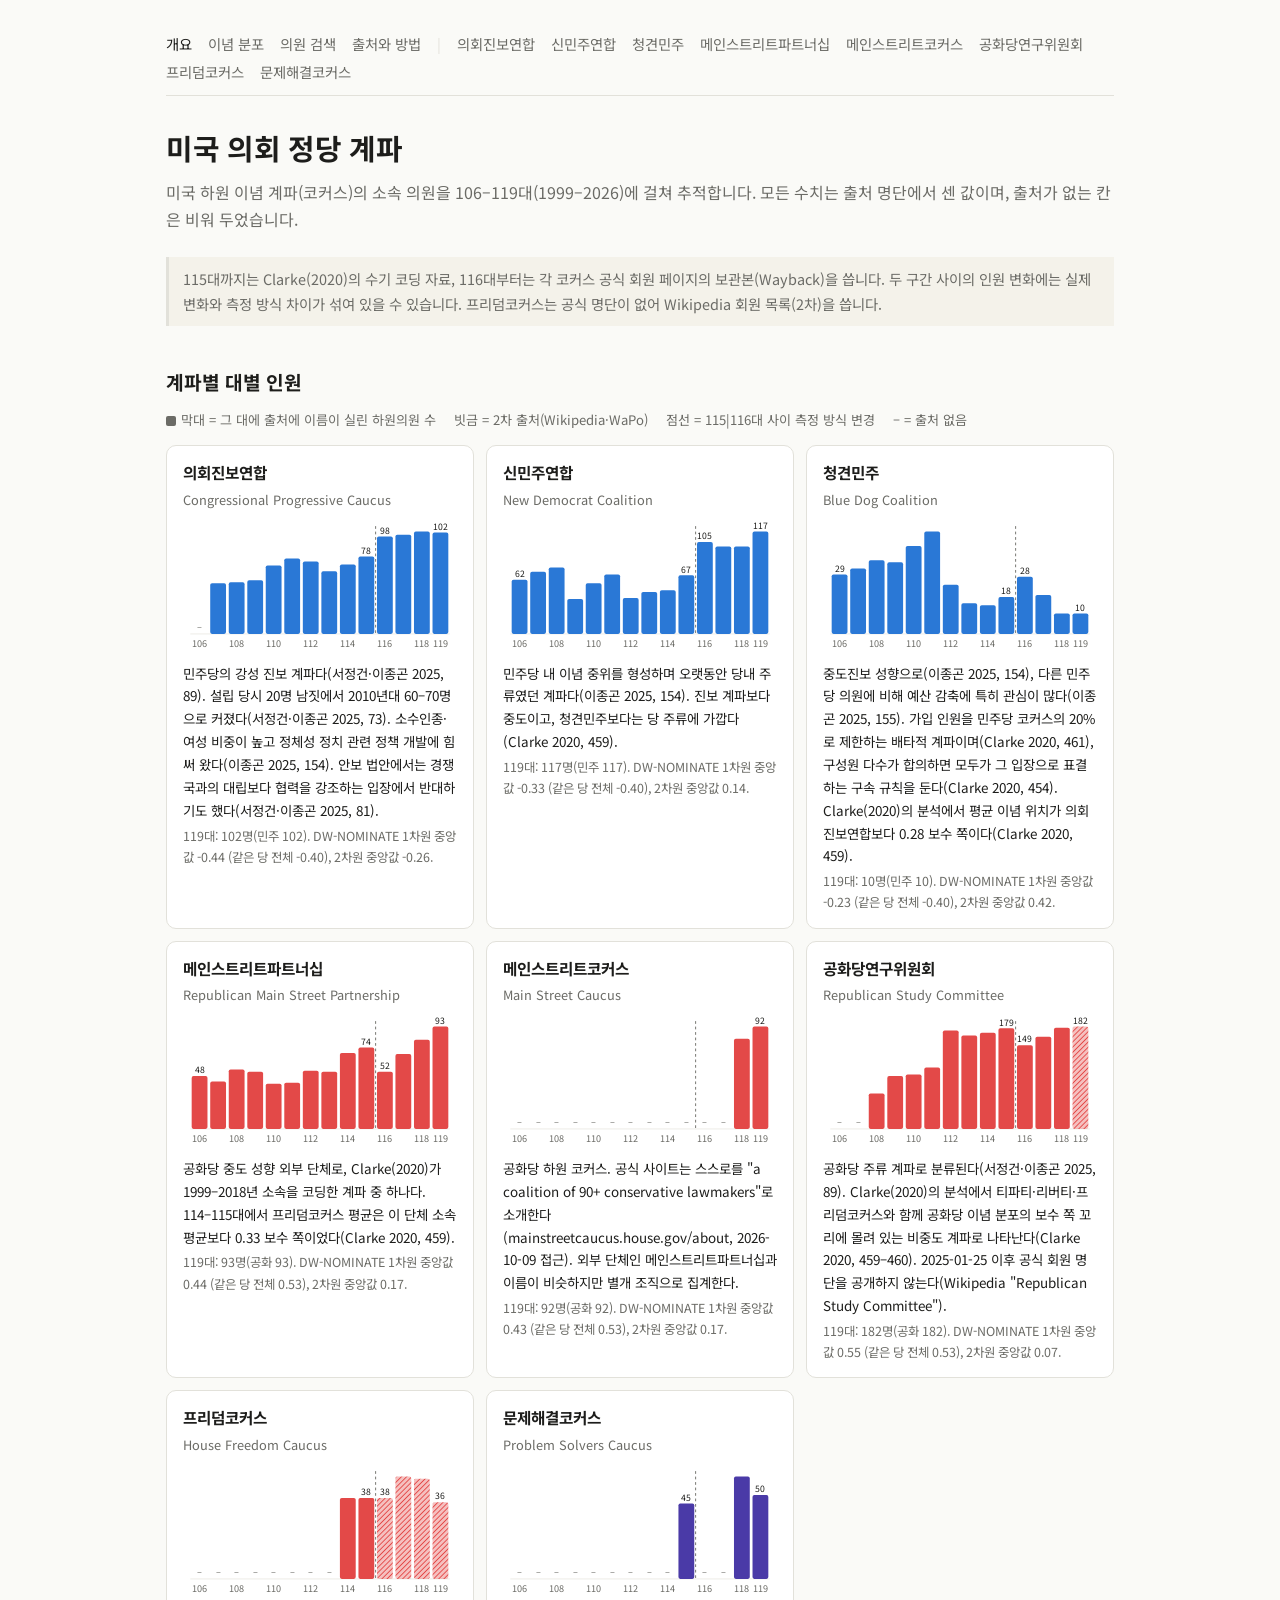
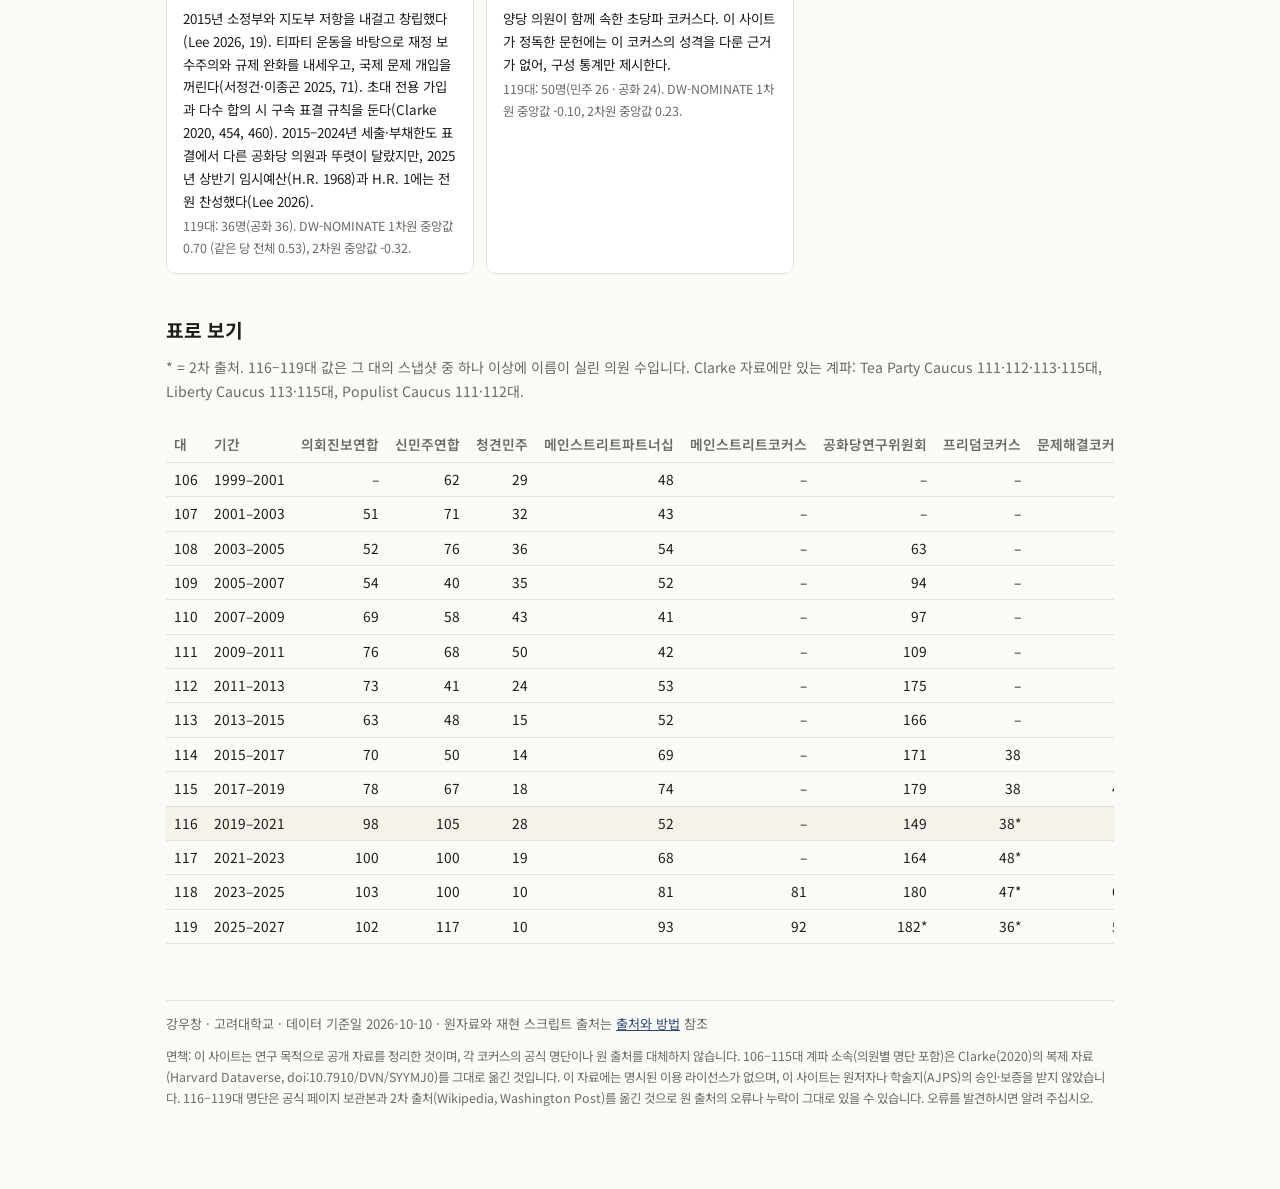
==== commit c7f25b82: "Publish member-level rosters for 106-115th based on Clarke (2020), with per-section attribution and " ====
--- a/index.html
+++ b/index.html
@@ -14,5 +14,5 @@
 <p class="lede" style="font-size:0.88rem">* = 2차 출처. 116–119대 값은 그 대의 스냅샷 중 하나 이상에 이름이 실린 의원 수입니다. Clarke 자료에만 있는 계파: Tea Party Caucus 111·112·113·115대, Liberty Caucus 113·115대, Populist Caucus 111·112대.</p>
 <div class="table-wrap"><table><tr><th>대</th><th>기간</th><th class="num">의회진보연합</th><th class="num">신민주연합</th><th class="num">청견민주</th><th class="num">메인스트리트파트너십</th><th class="num">메인스트리트코커스</th><th class="num">공화당연구위원회</th><th class="num">프리덤코커스</th><th class="num">문제해결코커스</th></tr><tr class=""><td>106</td><td>1999–2001</td><td class="num">–</td><td class="num">62</td><td class="num">29</td><td class="num">48</td><td class="num">–</td><td class="num">–</td><td class="num">–</td><td class="num">–</td></tr><tr class=""><td>107</td><td>2001–2003</td><td class="num">51</td><td class="num">71</td><td class="num">32</td><td class="num">43</td><td class="num">–</td><td class="num">–</td><td class="num">–</td><td class="num">–</td></tr><tr class=""><td>108</td><td>2003–2005</td><td class="num">52</td><td class="num">76</td><td class="num">36</td><td class="num">54</td><td class="num">–</td><td class="num">63</td><td class="num">–</td><td class="num">–</td></tr><tr class=""><td>109</td><td>2005–2007</td><td class="num">54</td><td class="num">40</td><td class="num">35</td><td class="num">52</td><td class="num">–</td><td class="num">94</td><td class="num">–</td><td class="num">–</td></tr><tr class=""><td>110</td><td>2007–2009</td><td class="num">69</td><td class="num">58</td><td class="num">43</td><td class="num">41</td><td class="num">–</td><td class="num">97</td><td class="num">–</td><td class="num">–</td></tr><tr class=""><td>111</td><td>2009–2011</td><td class="num">76</td><td class="num">68</td><td class="num">50</td><td class="num">42</td><td class="num">–</td><td class="num">109</td><td class="num">–</td><td class="num">–</td></tr><tr class=""><td>112</td><td>2011–2013</td><td class="num">73</td><td class="num">41</td><td class="num">24</td><td class="num">53</td><td class="num">–</td><td class="num">175</td><td class="num">–</td><td class="num">–</td></tr><tr class=""><td>113</td><td>2013–2015</td><td class="num">63</td><td class="num">48</td><td class="num">15</td><td class="num">52</td><td class="num">–</td><td class="num">166</td><td class="num">–</td><td class="num">–</td></tr><tr class=""><td>114</td><td>2015–2017</td><td class="num">70</td><td class="num">50</td><td class="num">14</td><td class="num">69</td><td class="num">–</td><td class="num">171</td><td class="num">38</td><td class="num">–</td></tr><tr class=""><td>115</td><td>2017–2019</td><td class="num">78</td><td class="num">67</td><td class="num">18</td><td class="num">74</td><td class="num">–</td><td class="num">179</td><td class="num">38</td><td class="num">45</td></tr><tr class="flag"><td>116</td><td>2019–2021</td><td class="num">98</td><td class="num">105</td><td class="num">28</td><td class="num">52</td><td class="num">–</td><td class="num">149</td><td class="num">38*</td><td class="num">–</td></tr><tr class=""><td>117</td><td>2021–2023</td><td class="num">100</td><td class="num">100</td><td class="num">19</td><td class="num">68</td><td class="num">–</td><td class="num">164</td><td class="num">48*</td><td class="num">–</td></tr><tr class=""><td>118</td><td>2023–2025</td><td class="num">103</td><td class="num">100</td><td class="num">10</td><td class="num">81</td><td class="num">81</td><td class="num">180</td><td class="num">47*</td><td class="num">61</td></tr><tr class=""><td>119</td><td>2025–2027</td><td class="num">102</td><td class="num">117</td><td class="num">10</td><td class="num">93</td><td class="num">92</td><td class="num">182*</td><td class="num">36*</td><td class="num">50</td></tr></table></div>
 <footer>강우창 · 고려대학교 · 데이터 기준일 2026-10-10 · 원자료와 재현 스크립트 출처는 <a href="methods.html">출처와 방법</a> 참조
-<p style="margin:10px 0 0;font-size:0.78rem">면책: 이 사이트는 연구 목적으로 공개 자료를 정리한 것이며, 각 코커스의 공식 명단이나 원 출처를 대체하지 않습니다. 106–115대 계파 소속은 Clarke(2020)의 복제 자료(Harvard Dataverse, doi:10.7910/DVN/SYYMJ0)에서 가져왔습니다. 이 자료에는 명시된 이용 라이선스가 없으며, 이 사이트는 원저자나 학술지(AJPS)의 승인·보증을 받지 않았습니다. 116–119대 명단은 공식 페이지 보관본과 2차 출처(Wikipedia, Washington Post)를 옮긴 것으로 원 출처의 오류나 누락이 그대로 있을 수 있습니다. 오류를 발견하시면 알려 주십시오.</p></footer>
+<p style="margin:10px 0 0;font-size:0.78rem">면책: 이 사이트는 연구 목적으로 공개 자료를 정리한 것이며, 각 코커스의 공식 명단이나 원 출처를 대체하지 않습니다. 106–115대 계파 소속(의원별 명단 포함)은 Clarke(2020)의 복제 자료(Harvard Dataverse, doi:10.7910/DVN/SYYMJ0)를 그대로 옮긴 것입니다. 이 자료에는 명시된 이용 라이선스가 없으며, 이 사이트는 원저자나 학술지(AJPS)의 승인·보증을 받지 않았습니다. 116–119대 명단은 공식 페이지 보관본과 2차 출처(Wikipedia, Washington Post)를 옮긴 것으로 원 출처의 오류나 누락이 그대로 있을 수 있습니다. 오류를 발견하시면 알려 주십시오.</p></footer>
 </main></body></html>
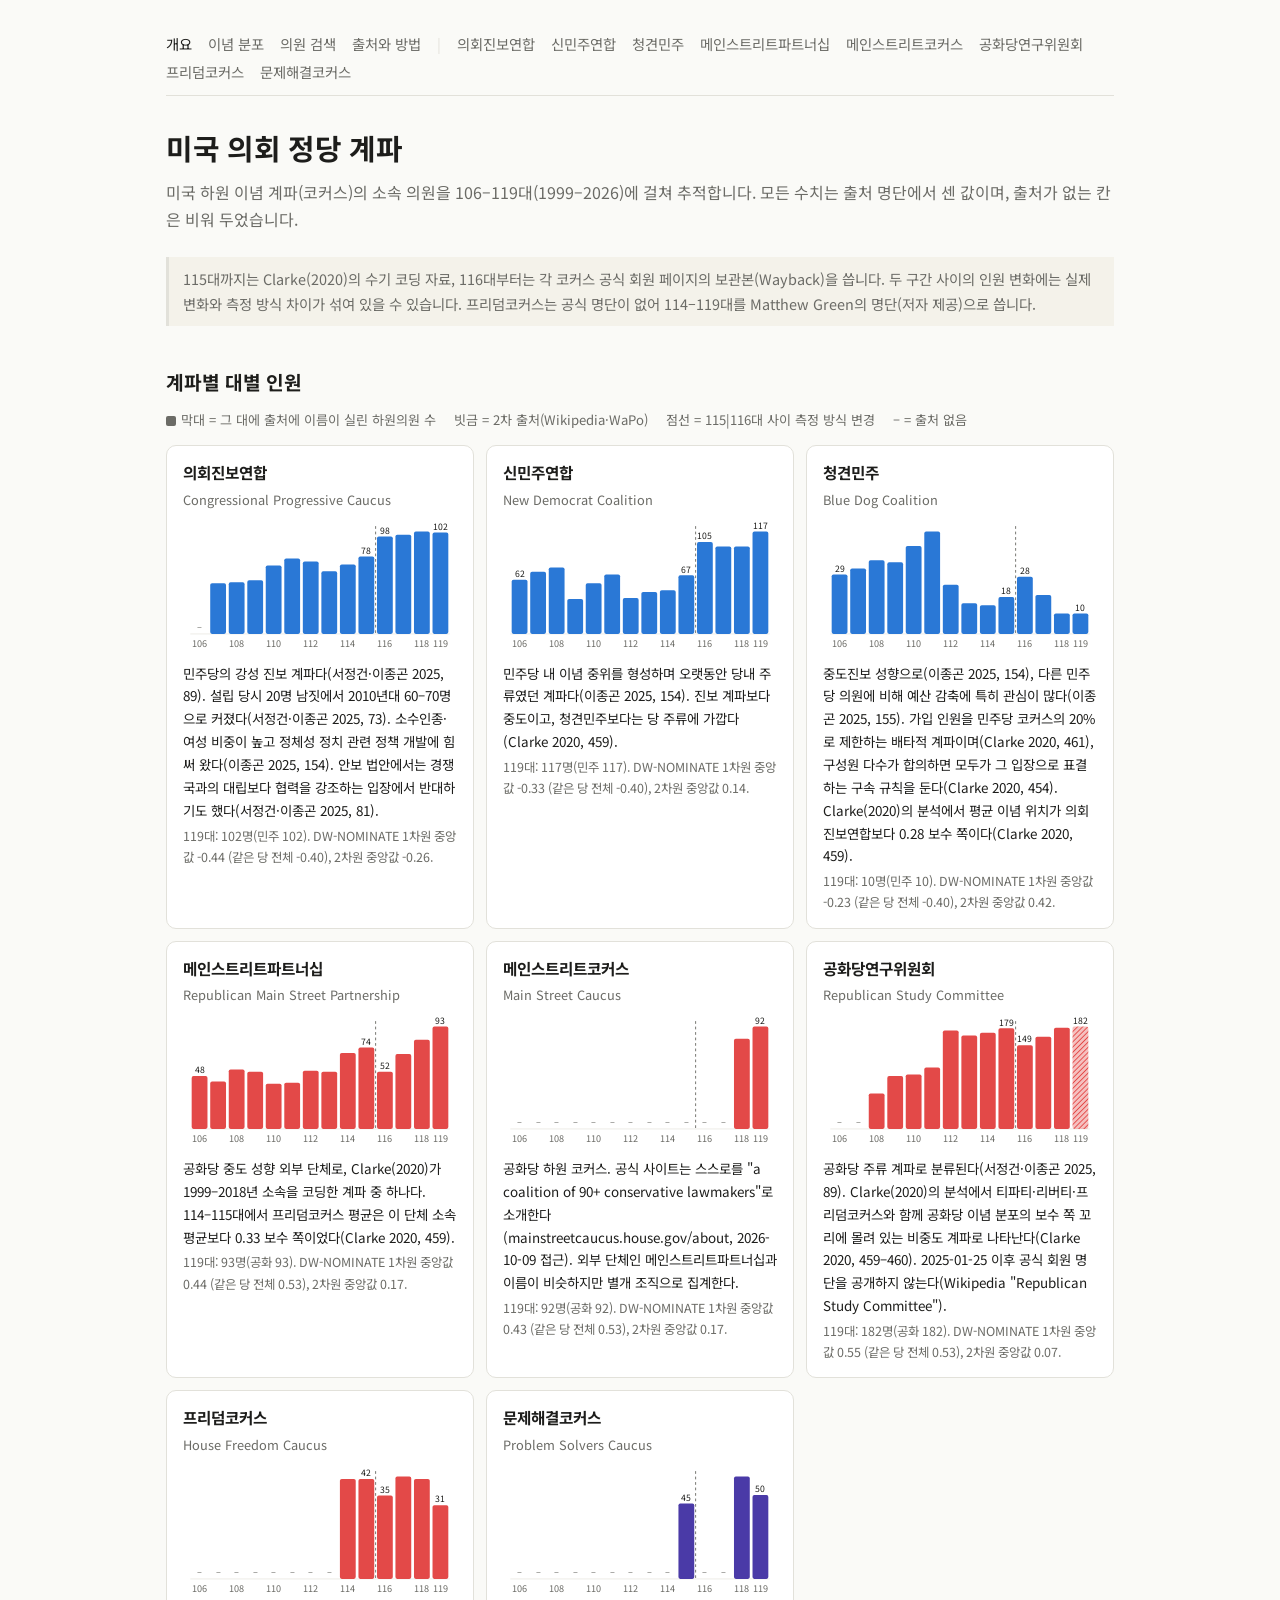
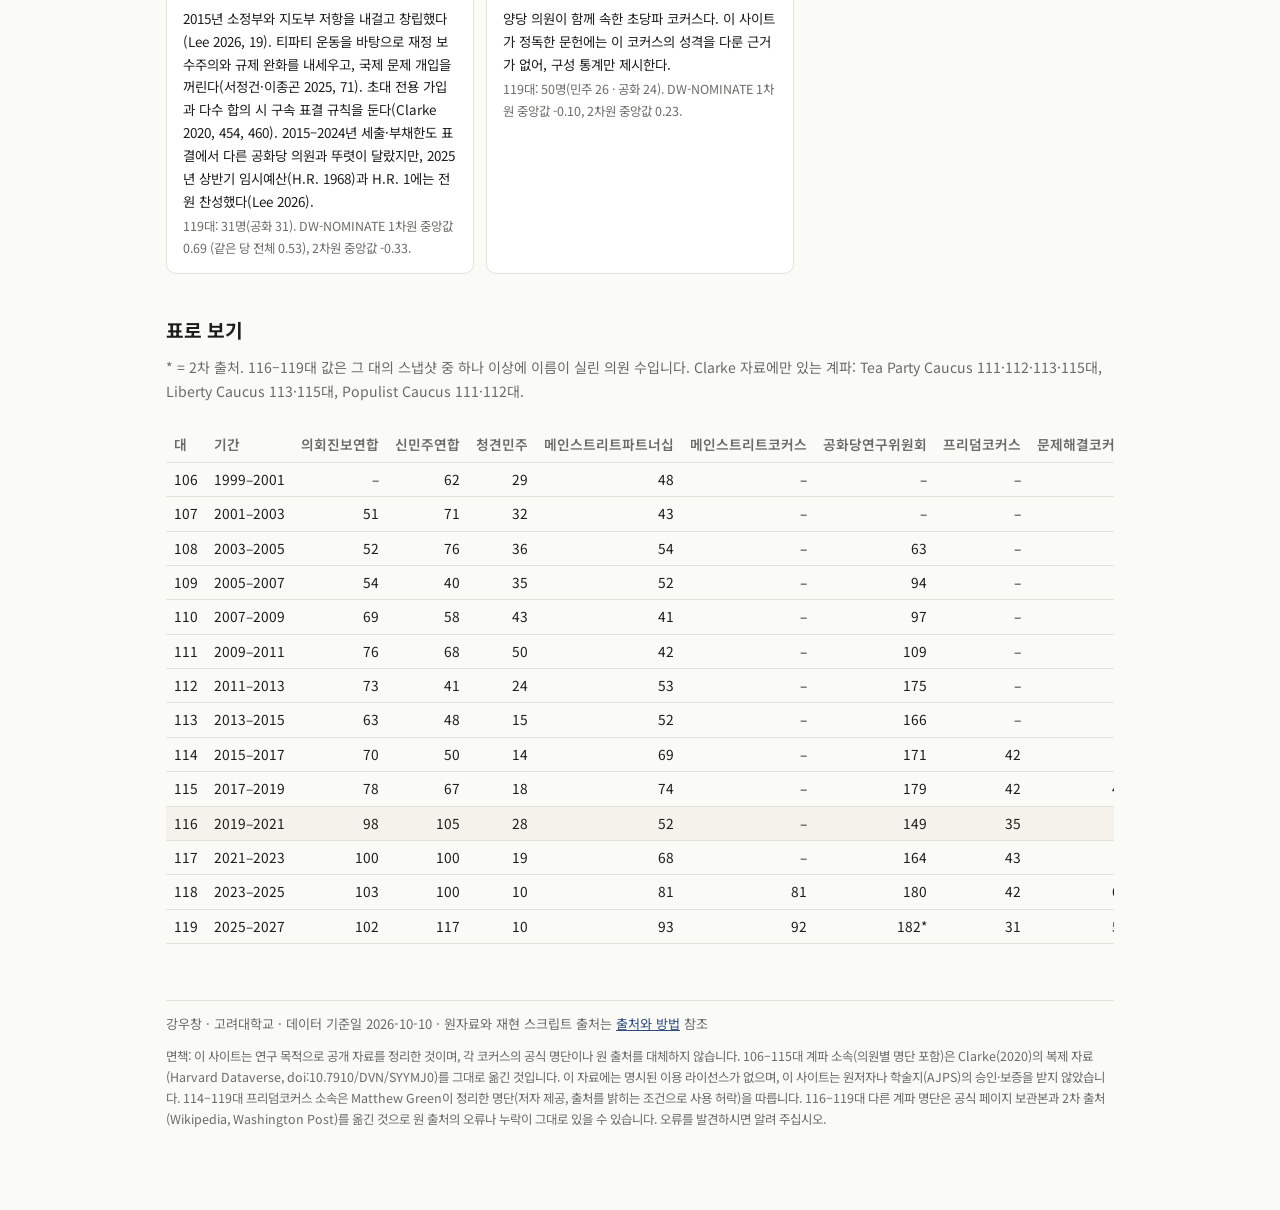
==== commit a65969c2: "Use Matthew Green's HFC membership list for 114-119th with attribution, uncertainty tags, and cross-" ====
--- a/index.html
+++ b/index.html
@@ -8,11 +8,11 @@
 <nav class="top"><a href="index.html" class="on">개요</a> <a href="nominate.html" class="">이념 분포</a> <a href="members.html" class="">의원 검색</a> <a href="methods.html" class="">출처와 방법</a> <span style="color:var(--line)">|</span> <a href="caucus-cpc.html" class="">의회진보연합</a> <a href="caucus-ndc.html" class="">신민주연합</a> <a href="caucus-bluedog.html" class="">청견민주</a> <a href="caucus-rmsp.html" class="">메인스트리트파트너십</a> <a href="caucus-mainstreet.html" class="">메인스트리트코커스</a> <a href="caucus-rsc.html" class="">공화당연구위원회</a> <a href="caucus-hfc.html" class="">프리덤코커스</a> <a href="caucus-psc.html" class="">문제해결코커스</a></nav>
 <h1>미국 의회 정당 계파</h1>
 <p class="lede">미국 하원 이념 계파(코커스)의 소속 의원을 106–119대(1999–2026)에 걸쳐 추적합니다. 모든 수치는 출처 명단에서 센 값이며, 출처가 없는 칸은 비워 두었습니다.</p>
-<div class="note">115대까지는 Clarke(2020)의 수기 코딩 자료, 116대부터는 각 코커스 공식 회원 페이지의 보관본(Wayback)을 씁니다. 두 구간 사이의 인원 변화에는 실제 변화와 측정 방식 차이가 섞여 있을 수 있습니다. 프리덤코커스는 공식 명단이 없어 Wikipedia 회원 목록(2차)을 씁니다.</div>
-<h2>계파별 대별 인원</h2><div class="legend"><span><span class="sw" style="background:var(--muted)"></span>막대 = 그 대에 출처에 이름이 실린 하원의원 수</span><span>빗금 = 2차 출처(Wikipedia·WaPo)</span><span>점선 = 115|116대 사이 측정 방식 변경</span><span>– = 출처 없음</span></div><div class="grid"><div class="card"><h3><a href="caucus-cpc.html">의회진보연합</a></h3><p class="sub">Congressional Progressive Caucus</p><svg class="bars" viewBox="0 0 300 150" role="img" aria-label="cpc 대별 인원"><defs><pattern id="hatch-cpc" width="4" height="4" patternUnits="userSpaceOnUse" patternTransform="rotate(45)"><rect width="4" height="4" fill="var(--d)" opacity="0.35"/><line x1="0" y1="0" x2="0" y2="4" stroke="var(--d)" stroke-width="2"/></pattern></defs><line class="gridline" x1="8" x2="292" y1="128" y2="128"/><line class="divider" x1="210.9" x2="210.9" y1="10" y2="128"><title>115대까지 Clarke(2020) 수기 코딩, 116대부터 공식 명단</title></line><text x="18.1" y="142" text-anchor="middle">106</text><text x="18.1" y="124" text-anchor="middle">–</text><rect class="bar" x="29.8" y="72.5" width="17.3" height="55.5" rx="2" fill="var(--d)"><title>107대 (2001–2003): 51명 · 출처: Clarke(2020) 수기 코딩</title></rect><text x="58.7" y="142" text-anchor="middle">108</text><rect class="bar" x="50.1" y="71.5" width="17.3" height="56.5" rx="2" fill="var(--d)"><title>108대 (2003–2005): 52명 · 출처: Clarke(2020) 수기 코딩</title></rect><rect class="bar" x="70.4" y="69.3" width="17.3" height="58.7" rx="2" fill="var(--d)"><title>109대 (2005–2007): 54명 · 출처: Clarke(2020) 수기 코딩</title></rect><text x="99.3" y="142" text-anchor="middle">110</text><rect class="bar" x="90.6" y="53.0" width="17.3" height="75.0" rx="2" fill="var(--d)"><title>110대 (2007–2009): 69명 · 출처: Clarke(2020) 수기 코딩</title></rect><rect class="bar" x="110.9" y="45.4" width="17.3" height="82.6" rx="2" fill="var(--d)"><title>111대 (2009–2011): 76명 · 출처: Clarke(2020) 수기 코딩</title></rect><text x="139.9" y="142" text-anchor="middle">112</text><rect class="bar" x="131.2" y="48.6" width="17.3" height="79.4" rx="2" fill="var(--d)"><title>112대 (2011–2013): 73명 · 출처: Clarke(2020) 수기 코딩</title></rect><rect class="bar" x="151.5" y="59.5" width="17.3" height="68.5" rx="2" fill="var(--d)"><title>113대 (2013–2015): 63명 · 출처: Clarke(2020) 수기 코딩</title></rect><text x="180.4" y="142" text-anchor="middle">114</text><rect class="bar" x="171.8" y="51.9" width="17.3" height="76.1" rx="2" fill="var(--d)"><title>114대 (2015–2017): 70명 · 출처: Clarke(2020) 수기 코딩</title></rect><rect class="bar" x="192.1" y="43.2" width="17.3" height="84.8" rx="2" fill="var(--d)"><title>115대 (2017–2019): 78명 · 출처: Clarke(2020) 수기 코딩</title></rect><text class="val" x="200.7" y="40.2" text-anchor="middle">78</text><text x="221.0" y="142" text-anchor="middle">116</text><rect class="bar" x="212.4" y="21.4" width="17.3" height="106.6" rx="2" fill="var(--d)"><title>116대 (2019–2021): 98명 · 출처: 공식 명단(Wayback 보관본)</title></rect><text class="val" x="221.0" y="18.4" text-anchor="middle">98</text><rect class="bar" x="232.6" y="19.3" width="17.3" height="108.7" rx="2" fill="var(--d)"><title>117대 (2021–2023): 100명 · 출처: 공식 명단(Wayback 보관본)</title></rect><text x="261.6" y="142" text-anchor="middle">118</text><rect class="bar" x="252.9" y="16.0" width="17.3" height="112.0" rx="2" fill="var(--d)"><title>118대 (2023–2025): 103명 · 출처: 공식 명단(Wayback 보관본)</title></rect><text x="281.9" y="142" text-anchor="middle">119</text><rect class="bar" x="273.2" y="17.1" width="17.3" height="110.9" rx="2" fill="var(--d)"><title>119대 (2025–2027): 102명 · 출처: 공식 명단(현재본), 공식 명단(Wayback 보관본)</title></rect><text class="val" x="281.9" y="14.1" text-anchor="middle">102</text></svg><p style="font-size:0.84rem;margin:8px 0 4px">민주당의 강성 진보 계파다(서정건·이종곤 2025, 89). 설립 당시 20명 남짓에서 2010년대 60–70명으로 커졌다(서정건·이종곤 2025, 73). 소수인종·여성 비중이 높고 정체성 정치 관련 정책 개발에 힘써 왔다(이종곤 2025, 154). 안보 법안에서는 경쟁국과의 대립보다 협력을 강조하는 입장에서 반대하기도 했다(서정건·이종곤 2025, 81).</p><p style="font-size:0.78rem;color:var(--muted);margin:0">119대: 102명(민주 102). DW-NOMINATE 1차원 중앙값 -0.44 (같은 당 전체 -0.40), 2차원 중앙값 -0.26.</p></div><div class="card"><h3><a href="caucus-ndc.html">신민주연합</a></h3><p class="sub">New Democrat Coalition</p><svg class="bars" viewBox="0 0 300 150" role="img" aria-label="ndc 대별 인원"><defs><pattern id="hatch-ndc" width="4" height="4" patternUnits="userSpaceOnUse" patternTransform="rotate(45)"><rect width="4" height="4" fill="var(--d)" opacity="0.35"/><line x1="0" y1="0" x2="0" y2="4" stroke="var(--d)" stroke-width="2"/></pattern></defs><line class="gridline" x1="8" x2="292" y1="128" y2="128"/><line class="divider" x1="210.9" x2="210.9" y1="10" y2="128"><title>115대까지 Clarke(2020) 수기 코딩, 116대부터 공식 명단</title></line><text x="18.1" y="142" text-anchor="middle">106</text><rect class="bar" x="9.5" y="68.6" width="17.3" height="59.4" rx="2" fill="var(--d)"><title>106대 (1999–2001): 62명 · 출처: Clarke(2020) 수기 코딩</title></rect><text class="val" x="18.1" y="65.6" text-anchor="middle">62</text><rect class="bar" x="29.8" y="60.0" width="17.3" height="68.0" rx="2" fill="var(--d)"><title>107대 (2001–2003): 71명 · 출처: Clarke(2020) 수기 코딩</title></rect><text x="58.7" y="142" text-anchor="middle">108</text><rect class="bar" x="50.1" y="55.2" width="17.3" height="72.8" rx="2" fill="var(--d)"><title>108대 (2003–2005): 76명 · 출처: Clarke(2020) 수기 코딩</title></rect><rect class="bar" x="70.4" y="89.7" width="17.3" height="38.3" rx="2" fill="var(--d)"><title>109대 (2005–2007): 40명 · 출처: Clarke(2020) 수기 코딩</title></rect><text x="99.3" y="142" text-anchor="middle">110</text><rect class="bar" x="90.6" y="72.5" width="17.3" height="55.5" rx="2" fill="var(--d)"><title>110대 (2007–2009): 58명 · 출처: Clarke(2020) 수기 코딩</title></rect><rect class="bar" x="110.9" y="62.9" width="17.3" height="65.1" rx="2" fill="var(--d)"><title>111대 (2009–2011): 68명 · 출처: Clarke(2020) 수기 코딩</title></rect><text x="139.9" y="142" text-anchor="middle">112</text><rect class="bar" x="131.2" y="88.8" width="17.3" height="39.2" rx="2" fill="var(--d)"><title>112대 (2011–2013): 41명 · 출처: Clarke(2020) 수기 코딩</title></rect><rect class="bar" x="151.5" y="82.1" width="17.3" height="45.9" rx="2" fill="var(--d)"><title>113대 (2013–2015): 48명 · 출처: Clarke(2020) 수기 코딩</title></rect><text x="180.4" y="142" text-anchor="middle">114</text><rect class="bar" x="171.8" y="80.1" width="17.3" height="47.9" rx="2" fill="var(--d)"><title>114대 (2015–2017): 50명 · 출처: Clarke(2020) 수기 코딩</title></rect><rect class="bar" x="192.1" y="63.9" width="17.3" height="64.1" rx="2" fill="var(--d)"><title>115대 (2017–2019): 67명 · 출처: Clarke(2020) 수기 코딩</title></rect><text class="val" x="200.7" y="60.9" text-anchor="middle">67</text><text x="221.0" y="142" text-anchor="middle">116</text><rect class="bar" x="212.4" y="27.5" width="17.3" height="100.5" rx="2" fill="var(--d)"><title>116대 (2019–2021): 105명 · 출처: 공식 명단(Wayback 보관본)</title></rect><text class="val" x="221.0" y="24.5" text-anchor="middle">105</text><rect class="bar" x="232.6" y="32.3" width="17.3" height="95.7" rx="2" fill="var(--d)"><title>117대 (2021–2023): 100명 · 출처: 공식 명단(Wayback 보관본)</title></rect><text x="261.6" y="142" text-anchor="middle">118</text><rect class="bar" x="252.9" y="32.3" width="17.3" height="95.7" rx="2" fill="var(--d)"><title>118대 (2023–2025): 100명 · 출처: 공식 명단(Wayback 보관본)</title></rect><text x="281.9" y="142" text-anchor="middle">119</text><rect class="bar" x="273.2" y="16.0" width="17.3" height="112.0" rx="2" fill="var(--d)"><title>119대 (2025–2027): 117명 · 출처: 공식 명단(현재본), 공식 명단(Wayback 보관본)</title></rect><text class="val" x="281.9" y="13.0" text-anchor="middle">117</text></svg><p style="font-size:0.84rem;margin:8px 0 4px">민주당 내 이념 중위를 형성하며 오랫동안 당내 주류였던 계파다(이종곤 2025, 154). 진보 계파보다 중도이고, 청견민주보다는 당 주류에 가깝다(Clarke 2020, 459).</p><p style="font-size:0.78rem;color:var(--muted);margin:0">119대: 117명(민주 117). DW-NOMINATE 1차원 중앙값 -0.33 (같은 당 전체 -0.40), 2차원 중앙값 0.14.</p></div><div class="card"><h3><a href="caucus-bluedog.html">청견민주</a></h3><p class="sub">Blue Dog Coalition</p><svg class="bars" viewBox="0 0 300 150" role="img" aria-label="bluedog 대별 인원"><defs><pattern id="hatch-bluedog" width="4" height="4" patternUnits="userSpaceOnUse" patternTransform="rotate(45)"><rect width="4" height="4" fill="var(--d)" opacity="0.35"/><line x1="0" y1="0" x2="0" y2="4" stroke="var(--d)" stroke-width="2"/></pattern></defs><line class="gridline" x1="8" x2="292" y1="128" y2="128"/><line class="divider" x1="210.9" x2="210.9" y1="10" y2="128"><title>115대까지 Clarke(2020) 수기 코딩, 116대부터 공식 명단</title></line><text x="18.1" y="142" text-anchor="middle">106</text><rect class="bar" x="9.5" y="63.0" width="17.3" height="65.0" rx="2" fill="var(--d)"><title>106대 (1999–2001): 29명 · 출처: Clarke(2020) 수기 코딩</title></rect><text class="val" x="18.1" y="60.0" text-anchor="middle">29</text><rect class="bar" x="29.8" y="56.3" width="17.3" height="71.7" rx="2" fill="var(--d)"><title>107대 (2001–2003): 32명 · 출처: Clarke(2020) 수기 코딩</title></rect><text x="58.7" y="142" text-anchor="middle">108</text><rect class="bar" x="50.1" y="47.4" width="17.3" height="80.6" rx="2" fill="var(--d)"><title>108대 (2003–2005): 36명 · 출처: Clarke(2020) 수기 코딩</title></rect><rect class="bar" x="70.4" y="49.6" width="17.3" height="78.4" rx="2" fill="var(--d)"><title>109대 (2005–2007): 35명 · 출처: Clarke(2020) 수기 코딩</title></rect><text x="99.3" y="142" text-anchor="middle">110</text><rect class="bar" x="90.6" y="31.7" width="17.3" height="96.3" rx="2" fill="var(--d)"><title>110대 (2007–2009): 43명 · 출처: Clarke(2020) 수기 코딩</title></rect><rect class="bar" x="110.9" y="16.0" width="17.3" height="112.0" rx="2" fill="var(--d)"><title>111대 (2009–2011): 50명 · 출처: Clarke(2020) 수기 코딩</title></rect><text x="139.9" y="142" text-anchor="middle">112</text><rect class="bar" x="131.2" y="74.2" width="17.3" height="53.8" rx="2" fill="var(--d)"><title>112대 (2011–2013): 24명 · 출처: Clarke(2020) 수기 코딩</title></rect><rect class="bar" x="151.5" y="94.4" width="17.3" height="33.6" rx="2" fill="var(--d)"><title>113대 (2013–2015): 15명 · 출처: Clarke(2020) 수기 코딩</title></rect><text x="180.4" y="142" text-anchor="middle">114</text><rect class="bar" x="171.8" y="96.6" width="17.3" height="31.4" rx="2" fill="var(--d)"><title>114대 (2015–2017): 14명 · 출처: Clarke(2020) 수기 코딩</title></rect><rect class="bar" x="192.1" y="87.7" width="17.3" height="40.3" rx="2" fill="var(--d)"><title>115대 (2017–2019): 18명 · 출처: Clarke(2020) 수기 코딩</title></rect><text class="val" x="200.7" y="84.7" text-anchor="middle">18</text><text x="221.0" y="142" text-anchor="middle">116</text><rect class="bar" x="212.4" y="65.3" width="17.3" height="62.7" rx="2" fill="var(--d)"><title>116대 (2019–2021): 28명 · 출처: 공식 명단(Wayback 보관본)</title></rect><text class="val" x="221.0" y="62.3" text-anchor="middle">28</text><rect class="bar" x="232.6" y="85.4" width="17.3" height="42.6" rx="2" fill="var(--d)"><title>117대 (2021–2023): 19명 · 출처: 공식 명단(Wayback 보관본)</title></rect><text x="261.6" y="142" text-anchor="middle">118</text><rect class="bar" x="252.9" y="105.6" width="17.3" height="22.4" rx="2" fill="var(--d)"><title>118대 (2023–2025): 10명 · 출처: 공식 명단(Wayback 보관본)</title></rect><text x="281.9" y="142" text-anchor="middle">119</text><rect class="bar" x="273.2" y="105.6" width="17.3" height="22.4" rx="2" fill="var(--d)"><title>119대 (2025–2027): 10명 · 출처: 공식 명단(현재본), 공식 명단(Wayback 보관본)</title></rect><text class="val" x="281.9" y="102.6" text-anchor="middle">10</text></svg><p style="font-size:0.84rem;margin:8px 0 4px">중도진보 성향으로(이종곤 2025, 154), 다른 민주당 의원에 비해 예산 감축에 특히 관심이 많다(이종곤 2025, 155). 가입 인원을 민주당 코커스의 20%로 제한하는 배타적 계파이며(Clarke 2020, 461), 구성원 다수가 합의하면 모두가 그 입장으로 표결하는 구속 규칙을 둔다(Clarke 2020, 454). Clarke(2020)의 분석에서 평균 이념 위치가 의회진보연합보다 0.28 보수 쪽이다(Clarke 2020, 459).</p><p style="font-size:0.78rem;color:var(--muted);margin:0">119대: 10명(민주 10). DW-NOMINATE 1차원 중앙값 -0.23 (같은 당 전체 -0.40), 2차원 중앙값 0.42.</p></div><div class="card"><h3><a href="caucus-rmsp.html">메인스트리트파트너십</a></h3><p class="sub">Republican Main Street Partnership</p><svg class="bars" viewBox="0 0 300 150" role="img" aria-label="rmsp 대별 인원"><defs><pattern id="hatch-rmsp" width="4" height="4" patternUnits="userSpaceOnUse" patternTransform="rotate(45)"><rect width="4" height="4" fill="var(--r)" opacity="0.35"/><line x1="0" y1="0" x2="0" y2="4" stroke="var(--r)" stroke-width="2"/></pattern></defs><line class="gridline" x1="8" x2="292" y1="128" y2="128"/><line class="divider" x1="210.9" x2="210.9" y1="10" y2="128"><title>115대까지 Clarke(2020) 수기 코딩, 116대부터 공식 명단</title></line><text x="18.1" y="142" text-anchor="middle">106</text><rect class="bar" x="9.5" y="70.2" width="17.3" height="57.8" rx="2" fill="var(--r)"><title>106대 (1999–2001): 48명 · 출처: Clarke(2020) 수기 코딩</title></rect><text class="val" x="18.1" y="67.2" text-anchor="middle">48</text><rect class="bar" x="29.8" y="76.2" width="17.3" height="51.8" rx="2" fill="var(--r)"><title>107대 (2001–2003): 43명 · 출처: Clarke(2020) 수기 코딩</title></rect><text x="58.7" y="142" text-anchor="middle">108</text><rect class="bar" x="50.1" y="63.0" width="17.3" height="65.0" rx="2" fill="var(--r)"><title>108대 (2003–2005): 54명 · 출처: Clarke(2020) 수기 코딩</title></rect><rect class="bar" x="70.4" y="65.4" width="17.3" height="62.6" rx="2" fill="var(--r)"><title>109대 (2005–2007): 52명 · 출처: Clarke(2020) 수기 코딩</title></rect><text x="99.3" y="142" text-anchor="middle">110</text><rect class="bar" x="90.6" y="78.6" width="17.3" height="49.4" rx="2" fill="var(--r)"><title>110대 (2007–2009): 41명 · 출처: Clarke(2020) 수기 코딩</title></rect><rect class="bar" x="110.9" y="77.4" width="17.3" height="50.6" rx="2" fill="var(--r)"><title>111대 (2009–2011): 42명 · 출처: Clarke(2020) 수기 코딩</title></rect><text x="139.9" y="142" text-anchor="middle">112</text><rect class="bar" x="131.2" y="64.2" width="17.3" height="63.8" rx="2" fill="var(--r)"><title>112대 (2011–2013): 53명 · 출처: Clarke(2020) 수기 코딩</title></rect><rect class="bar" x="151.5" y="65.4" width="17.3" height="62.6" rx="2" fill="var(--r)"><title>113대 (2013–2015): 52명 · 출처: Clarke(2020) 수기 코딩</title></rect><text x="180.4" y="142" text-anchor="middle">114</text><rect class="bar" x="171.8" y="44.9" width="17.3" height="83.1" rx="2" fill="var(--r)"><title>114대 (2015–2017): 69명 · 출처: Clarke(2020) 수기 코딩</title></rect><rect class="bar" x="192.1" y="38.9" width="17.3" height="89.1" rx="2" fill="var(--r)"><title>115대 (2017–2019): 74명 · 출처: Clarke(2020) 수기 코딩</title></rect><text class="val" x="200.7" y="35.9" text-anchor="middle">74</text><text x="221.0" y="142" text-anchor="middle">116</text><rect class="bar" x="212.4" y="65.4" width="17.3" height="62.6" rx="2" fill="var(--r)"><title>116대 (2019–2021): 52명 · 출처: 공식 명단(Wayback 보관본)</title></rect><text class="val" x="221.0" y="62.4" text-anchor="middle">52</text><rect class="bar" x="232.6" y="46.1" width="17.3" height="81.9" rx="2" fill="var(--r)"><title>117대 (2021–2023): 68명 · 출처: 공식 명단(Wayback 보관본)</title></rect><text x="261.6" y="142" text-anchor="middle">118</text><rect class="bar" x="252.9" y="30.5" width="17.3" height="97.5" rx="2" fill="var(--r)"><title>118대 (2023–2025): 81명 · 출처: 공식 명단(Wayback 보관본)</title></rect><text x="281.9" y="142" text-anchor="middle">119</text><rect class="bar" x="273.2" y="16.0" width="17.3" height="112.0" rx="2" fill="var(--r)"><title>119대 (2025–2027): 93명 · 출처: 공식 명단(Wayback 보관본)</title></rect><text class="val" x="281.9" y="13.0" text-anchor="middle">93</text></svg><p style="font-size:0.84rem;margin:8px 0 4px">공화당 중도 성향 외부 단체로, Clarke(2020)가 1999–2018년 소속을 코딩한 계파 중 하나다. 114–115대에서 프리덤코커스 평균은 이 단체 소속 평균보다 0.33 보수 쪽이었다(Clarke 2020, 459).</p><p style="font-size:0.78rem;color:var(--muted);margin:0">119대: 93명(공화 93). DW-NOMINATE 1차원 중앙값 0.44 (같은 당 전체 0.53), 2차원 중앙값 0.17.</p></div><div class="card"><h3><a href="caucus-mainstreet.html">메인스트리트코커스</a></h3><p class="sub">Main Street Caucus</p><svg class="bars" viewBox="0 0 300 150" role="img" aria-label="mainstreet 대별 인원"><defs><pattern id="hatch-mainstreet" width="4" height="4" patternUnits="userSpaceOnUse" patternTransform="rotate(45)"><rect width="4" height="4" fill="var(--r)" opacity="0.35"/><line x1="0" y1="0" x2="0" y2="4" stroke="var(--r)" stroke-width="2"/></pattern></defs><line class="gridline" x1="8" x2="292" y1="128" y2="128"/><line class="divider" x1="210.9" x2="210.9" y1="10" y2="128"><title>115대까지 Clarke(2020) 수기 코딩, 116대부터 공식 명단</title></line><text x="18.1" y="142" text-anchor="middle">106</text><text x="18.1" y="124" text-anchor="middle">–</text><text x="38.4" y="124" text-anchor="middle">–</text><text x="58.7" y="142" text-anchor="middle">108</text><text x="58.7" y="124" text-anchor="middle">–</text><text x="79.0" y="124" text-anchor="middle">–</text><text x="99.3" y="142" text-anchor="middle">110</text><text x="99.3" y="124" text-anchor="middle">–</text><text x="119.6" y="124" text-anchor="middle">–</text><text x="139.9" y="142" text-anchor="middle">112</text><text x="139.9" y="124" text-anchor="middle">–</text><text x="160.1" y="124" text-anchor="middle">–</text><text x="180.4" y="142" text-anchor="middle">114</text><text x="180.4" y="124" text-anchor="middle">–</text><text x="200.7" y="124" text-anchor="middle">–</text><text x="221.0" y="142" text-anchor="middle">116</text><text x="221.0" y="124" text-anchor="middle">–</text><text x="241.3" y="124" text-anchor="middle">–</text><text x="261.6" y="142" text-anchor="middle">118</text><rect class="bar" x="252.9" y="29.4" width="17.3" height="98.6" rx="2" fill="var(--r)"><title>118대 (2023–2025): 81명 · 출처: 공식 명단(Wayback 보관본)</title></rect><text x="281.9" y="142" text-anchor="middle">119</text><rect class="bar" x="273.2" y="16.0" width="17.3" height="112.0" rx="2" fill="var(--r)"><title>119대 (2025–2027): 92명 · 출처: 공식 명단(현재본), 공식 명단(Wayback 보관본)</title></rect><text class="val" x="281.9" y="13.0" text-anchor="middle">92</text></svg><p style="font-size:0.84rem;margin:8px 0 4px">공화당 하원 코커스. 공식 사이트는 스스로를 "a coalition of 90+ conservative lawmakers"로 소개한다(mainstreetcaucus.house.gov/about, 2026-10-09 접근). 외부 단체인 메인스트리트파트너십과 이름이 비슷하지만 별개 조직으로 집계한다.</p><p style="font-size:0.78rem;color:var(--muted);margin:0">119대: 92명(공화 92). DW-NOMINATE 1차원 중앙값 0.43 (같은 당 전체 0.53), 2차원 중앙값 0.17.</p></div><div class="card"><h3><a href="caucus-rsc.html">공화당연구위원회</a></h3><p class="sub">Republican Study Committee</p><svg class="bars" viewBox="0 0 300 150" role="img" aria-label="rsc 대별 인원"><defs><pattern id="hatch-rsc" width="4" height="4" patternUnits="userSpaceOnUse" patternTransform="rotate(45)"><rect width="4" height="4" fill="var(--r)" opacity="0.35"/><line x1="0" y1="0" x2="0" y2="4" stroke="var(--r)" stroke-width="2"/></pattern></defs><line class="gridline" x1="8" x2="292" y1="128" y2="128"/><line class="divider" x1="210.9" x2="210.9" y1="10" y2="128"><title>115대까지 Clarke(2020) 수기 코딩, 116대부터 공식 명단</title></line><text x="18.1" y="142" text-anchor="middle">106</text><text x="18.1" y="124" text-anchor="middle">–</text><text x="38.4" y="124" text-anchor="middle">–</text><text x="58.7" y="142" text-anchor="middle">108</text><rect class="bar" x="50.1" y="89.2" width="17.3" height="38.8" rx="2" fill="var(--r)"><title>108대 (2003–2005): 63명 · 출처: Clarke(2020) 수기 코딩</title></rect><rect class="bar" x="70.4" y="70.2" width="17.3" height="57.8" rx="2" fill="var(--r)"><title>109대 (2005–2007): 94명 · 출처: Clarke(2020) 수기 코딩</title></rect><text x="99.3" y="142" text-anchor="middle">110</text><rect class="bar" x="90.6" y="68.3" width="17.3" height="59.7" rx="2" fill="var(--r)"><title>110대 (2007–2009): 97명 · 출처: Clarke(2020) 수기 코딩</title></rect><rect class="bar" x="110.9" y="60.9" width="17.3" height="67.1" rx="2" fill="var(--r)"><title>111대 (2009–2011): 109명 · 출처: Clarke(2020) 수기 코딩</title></rect><text x="139.9" y="142" text-anchor="middle">112</text><rect class="bar" x="131.2" y="20.3" width="17.3" height="107.7" rx="2" fill="var(--r)"><title>112대 (2011–2013): 175명 · 출처: Clarke(2020) 수기 코딩</title></rect><rect class="bar" x="151.5" y="25.8" width="17.3" height="102.2" rx="2" fill="var(--r)"><title>113대 (2013–2015): 166명 · 출처: Clarke(2020) 수기 코딩</title></rect><text x="180.4" y="142" text-anchor="middle">114</text><rect class="bar" x="171.8" y="22.8" width="17.3" height="105.2" rx="2" fill="var(--r)"><title>114대 (2015–2017): 171명 · 출처: Clarke(2020) 수기 코딩</title></rect><rect class="bar" x="192.1" y="17.8" width="17.3" height="110.2" rx="2" fill="var(--r)"><title>115대 (2017–2019): 179명 · 출처: Clarke(2020) 수기 코딩</title></rect><text class="val" x="200.7" y="14.8" text-anchor="middle">179</text><text x="221.0" y="142" text-anchor="middle">116</text><rect class="bar" x="212.4" y="36.3" width="17.3" height="91.7" rx="2" fill="var(--r)"><title>116대 (2019–2021): 149명 · 출처: 공식 명단(Wayback 보관본)</title></rect><text class="val" x="221.0" y="33.3" text-anchor="middle">149</text><rect class="bar" x="232.6" y="27.1" width="17.3" height="100.9" rx="2" fill="var(--r)"><title>117대 (2021–2023): 164명 · 출처: 공식 명단(Wayback 보관본)</title></rect><text x="261.6" y="142" text-anchor="middle">118</text><rect class="bar" x="252.9" y="17.2" width="17.3" height="110.8" rx="2" fill="var(--r)"><title>118대 (2023–2025): 180명 · 출처: 공식 명단(Wayback 보관본)</title></rect><text x="281.9" y="142" text-anchor="middle">119</text><rect class="bar" x="273.2" y="16.0" width="17.3" height="112.0" rx="2" fill="url(#hatch-rsc)"><title>119대 (2025–2027): 182명 · 출처: WaPo(2차)</title></rect><text class="val" x="281.9" y="13.0" text-anchor="middle">182</text></svg><p style="font-size:0.84rem;margin:8px 0 4px">공화당 주류 계파로 분류된다(서정건·이종곤 2025, 89). Clarke(2020)의 분석에서 티파티·리버티·프리덤코커스와 함께 공화당 이념 분포의 보수 쪽 꼬리에 몰려 있는 비중도 계파로 나타난다(Clarke 2020, 459–460). 2025-01-25 이후 공식 회원 명단을 공개하지 않는다(Wikipedia "Republican Study Committee").</p><p style="font-size:0.78rem;color:var(--muted);margin:0">119대: 182명(공화 182). DW-NOMINATE 1차원 중앙값 0.55 (같은 당 전체 0.53), 2차원 중앙값 0.07.</p></div><div class="card"><h3><a href="caucus-hfc.html">프리덤코커스</a></h3><p class="sub">House Freedom Caucus</p><svg class="bars" viewBox="0 0 300 150" role="img" aria-label="hfc 대별 인원"><defs><pattern id="hatch-hfc" width="4" height="4" patternUnits="userSpaceOnUse" patternTransform="rotate(45)"><rect width="4" height="4" fill="var(--r)" opacity="0.35"/><line x1="0" y1="0" x2="0" y2="4" stroke="var(--r)" stroke-width="2"/></pattern></defs><line class="gridline" x1="8" x2="292" y1="128" y2="128"/><line class="divider" x1="210.9" x2="210.9" y1="10" y2="128"><title>115대까지 Clarke(2020) 수기 코딩, 116대부터 공식 명단</title></line><text x="18.1" y="142" text-anchor="middle">106</text><text x="18.1" y="124" text-anchor="middle">–</text><text x="38.4" y="124" text-anchor="middle">–</text><text x="58.7" y="142" text-anchor="middle">108</text><text x="58.7" y="124" text-anchor="middle">–</text><text x="79.0" y="124" text-anchor="middle">–</text><text x="99.3" y="142" text-anchor="middle">110</text><text x="99.3" y="124" text-anchor="middle">–</text><text x="119.6" y="124" text-anchor="middle">–</text><text x="139.9" y="142" text-anchor="middle">112</text><text x="139.9" y="124" text-anchor="middle">–</text><text x="160.1" y="124" text-anchor="middle">–</text><text x="180.4" y="142" text-anchor="middle">114</text><rect class="bar" x="171.8" y="39.3" width="17.3" height="88.7" rx="2" fill="var(--r)"><title>114대 (2015–2017): 38명 · 출처: Clarke(2020) 수기 코딩</title></rect><rect class="bar" x="192.1" y="39.3" width="17.3" height="88.7" rx="2" fill="var(--r)"><title>115대 (2017–2019): 38명 · 출처: Clarke(2020) 수기 코딩</title></rect><text class="val" x="200.7" y="36.3" text-anchor="middle">38</text><text x="221.0" y="142" text-anchor="middle">116</text><rect class="bar" x="212.4" y="39.3" width="17.3" height="88.7" rx="2" fill="url(#hatch-hfc)"><title>116대 (2019–2021): 38명 · 출처: Wikipedia(2차)</title></rect><text class="val" x="221.0" y="36.3" text-anchor="middle">38</text><rect class="bar" x="232.6" y="16.0" width="17.3" height="112.0" rx="2" fill="url(#hatch-hfc)"><title>117대 (2021–2023): 48명 · 출처: Wikipedia(2차)</title></rect><text x="261.6" y="142" text-anchor="middle">118</text><rect class="bar" x="252.9" y="18.3" width="17.3" height="109.7" rx="2" fill="url(#hatch-hfc)"><title>118대 (2023–2025): 47명 · 출처: Wikipedia(2차)</title></rect><text x="281.9" y="142" text-anchor="middle">119</text><rect class="bar" x="273.2" y="44.0" width="17.3" height="84.0" rx="2" fill="url(#hatch-hfc)"><title>119대 (2025–2027): 36명 · 출처: Wikipedia(2차)</title></rect><text class="val" x="281.9" y="41.0" text-anchor="middle">36</text></svg><p style="font-size:0.84rem;margin:8px 0 4px">2015년 소정부와 지도부 저항을 내걸고 창립했다(Lee 2026, 19). 티파티 운동을 바탕으로 재정 보수주의와 규제 완화를 내세우고, 국제 문제 개입을 꺼린다(서정건·이종곤 2025, 71). 초대 전용 가입과 다수 합의 시 구속 표결 규칙을 둔다(Clarke 2020, 454, 460). 2015–2024년 세출·부채한도 표결에서 다른 공화당 의원과 뚜렷이 달랐지만, 2025년 상반기 임시예산(H.R. 1968)과 H.R. 1에는 전원 찬성했다(Lee 2026).</p><p style="font-size:0.78rem;color:var(--muted);margin:0">119대: 36명(공화 36). DW-NOMINATE 1차원 중앙값 0.70 (같은 당 전체 0.53), 2차원 중앙값 -0.32.</p></div><div class="card"><h3><a href="caucus-psc.html">문제해결코커스</a></h3><p class="sub">Problem Solvers Caucus</p><svg class="bars" viewBox="0 0 300 150" role="img" aria-label="psc 대별 인원"><defs><pattern id="hatch-psc" width="4" height="4" patternUnits="userSpaceOnUse" patternTransform="rotate(45)"><rect width="4" height="4" fill="var(--b)" opacity="0.35"/><line x1="0" y1="0" x2="0" y2="4" stroke="var(--b)" stroke-width="2"/></pattern></defs><line class="gridline" x1="8" x2="292" y1="128" y2="128"/><line class="divider" x1="210.9" x2="210.9" y1="10" y2="128"><title>115대까지 Clarke(2020) 수기 코딩, 116대부터 공식 명단</title></line><text x="18.1" y="142" text-anchor="middle">106</text><text x="18.1" y="124" text-anchor="middle">–</text><text x="38.4" y="124" text-anchor="middle">–</text><text x="58.7" y="142" text-anchor="middle">108</text><text x="58.7" y="124" text-anchor="middle">–</text><text x="79.0" y="124" text-anchor="middle">–</text><text x="99.3" y="142" text-anchor="middle">110</text><text x="99.3" y="124" text-anchor="middle">–</text><text x="119.6" y="124" text-anchor="middle">–</text><text x="139.9" y="142" text-anchor="middle">112</text><text x="139.9" y="124" text-anchor="middle">–</text><text x="160.1" y="124" text-anchor="middle">–</text><text x="180.4" y="142" text-anchor="middle">114</text><text x="180.4" y="124" text-anchor="middle">–</text><rect class="bar" x="192.1" y="45.4" width="17.3" height="82.6" rx="2" fill="var(--b)"><title>115대 (2017–2019): 45명 · 출처: Clarke(2020) 수기 코딩</title></rect><text class="val" x="200.7" y="42.4" text-anchor="middle">45</text><text x="221.0" y="142" text-anchor="middle">116</text><text x="221.0" y="124" text-anchor="middle">–</text><text x="241.3" y="124" text-anchor="middle">–</text><text x="261.6" y="142" text-anchor="middle">118</text><rect class="bar" x="252.9" y="16.0" width="17.3" height="112.0" rx="2" fill="var(--b)"><title>118대 (2023–2025): 61명 · 출처: 공식 명단(Wayback 보관본)</title></rect><text x="281.9" y="142" text-anchor="middle">119</text><rect class="bar" x="273.2" y="36.2" width="17.3" height="91.8" rx="2" fill="var(--b)"><title>119대 (2025–2027): 50명 · 출처: 공식 명단(현재본), 공식 명단(Wayback 보관본)</title></rect><text class="val" x="281.9" y="33.2" text-anchor="middle">50</text></svg><p style="font-size:0.84rem;margin:8px 0 4px">양당 의원이 함께 속한 초당파 코커스다. 이 사이트가 정독한 문헌에는 이 코커스의 성격을 다룬 근거가 없어, 구성 통계만 제시한다.</p><p style="font-size:0.78rem;color:var(--muted);margin:0">119대: 50명(민주 26 · 공화 24). DW-NOMINATE 1차원 중앙값 -0.10, 2차원 중앙값 0.23.</p></div></div>
+<div class="note">115대까지는 Clarke(2020)의 수기 코딩 자료, 116대부터는 각 코커스 공식 회원 페이지의 보관본(Wayback)을 씁니다. 두 구간 사이의 인원 변화에는 실제 변화와 측정 방식 차이가 섞여 있을 수 있습니다. 프리덤코커스는 공식 명단이 없어 114–119대를 Matthew Green의 명단(저자 제공)으로 씁니다.</div>
+<h2>계파별 대별 인원</h2><div class="legend"><span><span class="sw" style="background:var(--muted)"></span>막대 = 그 대에 출처에 이름이 실린 하원의원 수</span><span>빗금 = 2차 출처(Wikipedia·WaPo)</span><span>점선 = 115|116대 사이 측정 방식 변경</span><span>– = 출처 없음</span></div><div class="grid"><div class="card"><h3><a href="caucus-cpc.html">의회진보연합</a></h3><p class="sub">Congressional Progressive Caucus</p><svg class="bars" viewBox="0 0 300 150" role="img" aria-label="cpc 대별 인원"><defs><pattern id="hatch-cpc" width="4" height="4" patternUnits="userSpaceOnUse" patternTransform="rotate(45)"><rect width="4" height="4" fill="var(--d)" opacity="0.35"/><line x1="0" y1="0" x2="0" y2="4" stroke="var(--d)" stroke-width="2"/></pattern></defs><line class="gridline" x1="8" x2="292" y1="128" y2="128"/><line class="divider" x1="210.9" x2="210.9" y1="10" y2="128"><title>115대까지 Clarke(2020) 수기 코딩, 116대부터 공식 명단</title></line><text x="18.1" y="142" text-anchor="middle">106</text><text x="18.1" y="124" text-anchor="middle">–</text><rect class="bar" x="29.8" y="72.5" width="17.3" height="55.5" rx="2" fill="var(--d)"><title>107대 (2001–2003): 51명 · 출처: Clarke(2020) 수기 코딩</title></rect><text x="58.7" y="142" text-anchor="middle">108</text><rect class="bar" x="50.1" y="71.5" width="17.3" height="56.5" rx="2" fill="var(--d)"><title>108대 (2003–2005): 52명 · 출처: Clarke(2020) 수기 코딩</title></rect><rect class="bar" x="70.4" y="69.3" width="17.3" height="58.7" rx="2" fill="var(--d)"><title>109대 (2005–2007): 54명 · 출처: Clarke(2020) 수기 코딩</title></rect><text x="99.3" y="142" text-anchor="middle">110</text><rect class="bar" x="90.6" y="53.0" width="17.3" height="75.0" rx="2" fill="var(--d)"><title>110대 (2007–2009): 69명 · 출처: Clarke(2020) 수기 코딩</title></rect><rect class="bar" x="110.9" y="45.4" width="17.3" height="82.6" rx="2" fill="var(--d)"><title>111대 (2009–2011): 76명 · 출처: Clarke(2020) 수기 코딩</title></rect><text x="139.9" y="142" text-anchor="middle">112</text><rect class="bar" x="131.2" y="48.6" width="17.3" height="79.4" rx="2" fill="var(--d)"><title>112대 (2011–2013): 73명 · 출처: Clarke(2020) 수기 코딩</title></rect><rect class="bar" x="151.5" y="59.5" width="17.3" height="68.5" rx="2" fill="var(--d)"><title>113대 (2013–2015): 63명 · 출처: Clarke(2020) 수기 코딩</title></rect><text x="180.4" y="142" text-anchor="middle">114</text><rect class="bar" x="171.8" y="51.9" width="17.3" height="76.1" rx="2" fill="var(--d)"><title>114대 (2015–2017): 70명 · 출처: Clarke(2020) 수기 코딩</title></rect><rect class="bar" x="192.1" y="43.2" width="17.3" height="84.8" rx="2" fill="var(--d)"><title>115대 (2017–2019): 78명 · 출처: Clarke(2020) 수기 코딩</title></rect><text class="val" x="200.7" y="40.2" text-anchor="middle">78</text><text x="221.0" y="142" text-anchor="middle">116</text><rect class="bar" x="212.4" y="21.4" width="17.3" height="106.6" rx="2" fill="var(--d)"><title>116대 (2019–2021): 98명 · 출처: 공식 명단(Wayback 보관본)</title></rect><text class="val" x="221.0" y="18.4" text-anchor="middle">98</text><rect class="bar" x="232.6" y="19.3" width="17.3" height="108.7" rx="2" fill="var(--d)"><title>117대 (2021–2023): 100명 · 출처: 공식 명단(Wayback 보관본)</title></rect><text x="261.6" y="142" text-anchor="middle">118</text><rect class="bar" x="252.9" y="16.0" width="17.3" height="112.0" rx="2" fill="var(--d)"><title>118대 (2023–2025): 103명 · 출처: 공식 명단(Wayback 보관본)</title></rect><text x="281.9" y="142" text-anchor="middle">119</text><rect class="bar" x="273.2" y="17.1" width="17.3" height="110.9" rx="2" fill="var(--d)"><title>119대 (2025–2027): 102명 · 출처: 공식 명단(현재본), 공식 명단(Wayback 보관본)</title></rect><text class="val" x="281.9" y="14.1" text-anchor="middle">102</text></svg><p style="font-size:0.84rem;margin:8px 0 4px">민주당의 강성 진보 계파다(서정건·이종곤 2025, 89). 설립 당시 20명 남짓에서 2010년대 60–70명으로 커졌다(서정건·이종곤 2025, 73). 소수인종·여성 비중이 높고 정체성 정치 관련 정책 개발에 힘써 왔다(이종곤 2025, 154). 안보 법안에서는 경쟁국과의 대립보다 협력을 강조하는 입장에서 반대하기도 했다(서정건·이종곤 2025, 81).</p><p style="font-size:0.78rem;color:var(--muted);margin:0">119대: 102명(민주 102). DW-NOMINATE 1차원 중앙값 -0.44 (같은 당 전체 -0.40), 2차원 중앙값 -0.26.</p></div><div class="card"><h3><a href="caucus-ndc.html">신민주연합</a></h3><p class="sub">New Democrat Coalition</p><svg class="bars" viewBox="0 0 300 150" role="img" aria-label="ndc 대별 인원"><defs><pattern id="hatch-ndc" width="4" height="4" patternUnits="userSpaceOnUse" patternTransform="rotate(45)"><rect width="4" height="4" fill="var(--d)" opacity="0.35"/><line x1="0" y1="0" x2="0" y2="4" stroke="var(--d)" stroke-width="2"/></pattern></defs><line class="gridline" x1="8" x2="292" y1="128" y2="128"/><line class="divider" x1="210.9" x2="210.9" y1="10" y2="128"><title>115대까지 Clarke(2020) 수기 코딩, 116대부터 공식 명단</title></line><text x="18.1" y="142" text-anchor="middle">106</text><rect class="bar" x="9.5" y="68.6" width="17.3" height="59.4" rx="2" fill="var(--d)"><title>106대 (1999–2001): 62명 · 출처: Clarke(2020) 수기 코딩</title></rect><text class="val" x="18.1" y="65.6" text-anchor="middle">62</text><rect class="bar" x="29.8" y="60.0" width="17.3" height="68.0" rx="2" fill="var(--d)"><title>107대 (2001–2003): 71명 · 출처: Clarke(2020) 수기 코딩</title></rect><text x="58.7" y="142" text-anchor="middle">108</text><rect class="bar" x="50.1" y="55.2" width="17.3" height="72.8" rx="2" fill="var(--d)"><title>108대 (2003–2005): 76명 · 출처: Clarke(2020) 수기 코딩</title></rect><rect class="bar" x="70.4" y="89.7" width="17.3" height="38.3" rx="2" fill="var(--d)"><title>109대 (2005–2007): 40명 · 출처: Clarke(2020) 수기 코딩</title></rect><text x="99.3" y="142" text-anchor="middle">110</text><rect class="bar" x="90.6" y="72.5" width="17.3" height="55.5" rx="2" fill="var(--d)"><title>110대 (2007–2009): 58명 · 출처: Clarke(2020) 수기 코딩</title></rect><rect class="bar" x="110.9" y="62.9" width="17.3" height="65.1" rx="2" fill="var(--d)"><title>111대 (2009–2011): 68명 · 출처: Clarke(2020) 수기 코딩</title></rect><text x="139.9" y="142" text-anchor="middle">112</text><rect class="bar" x="131.2" y="88.8" width="17.3" height="39.2" rx="2" fill="var(--d)"><title>112대 (2011–2013): 41명 · 출처: Clarke(2020) 수기 코딩</title></rect><rect class="bar" x="151.5" y="82.1" width="17.3" height="45.9" rx="2" fill="var(--d)"><title>113대 (2013–2015): 48명 · 출처: Clarke(2020) 수기 코딩</title></rect><text x="180.4" y="142" text-anchor="middle">114</text><rect class="bar" x="171.8" y="80.1" width="17.3" height="47.9" rx="2" fill="var(--d)"><title>114대 (2015–2017): 50명 · 출처: Clarke(2020) 수기 코딩</title></rect><rect class="bar" x="192.1" y="63.9" width="17.3" height="64.1" rx="2" fill="var(--d)"><title>115대 (2017–2019): 67명 · 출처: Clarke(2020) 수기 코딩</title></rect><text class="val" x="200.7" y="60.9" text-anchor="middle">67</text><text x="221.0" y="142" text-anchor="middle">116</text><rect class="bar" x="212.4" y="27.5" width="17.3" height="100.5" rx="2" fill="var(--d)"><title>116대 (2019–2021): 105명 · 출처: 공식 명단(Wayback 보관본)</title></rect><text class="val" x="221.0" y="24.5" text-anchor="middle">105</text><rect class="bar" x="232.6" y="32.3" width="17.3" height="95.7" rx="2" fill="var(--d)"><title>117대 (2021–2023): 100명 · 출처: 공식 명단(Wayback 보관본)</title></rect><text x="261.6" y="142" text-anchor="middle">118</text><rect class="bar" x="252.9" y="32.3" width="17.3" height="95.7" rx="2" fill="var(--d)"><title>118대 (2023–2025): 100명 · 출처: 공식 명단(Wayback 보관본)</title></rect><text x="281.9" y="142" text-anchor="middle">119</text><rect class="bar" x="273.2" y="16.0" width="17.3" height="112.0" rx="2" fill="var(--d)"><title>119대 (2025–2027): 117명 · 출처: 공식 명단(현재본), 공식 명단(Wayback 보관본)</title></rect><text class="val" x="281.9" y="13.0" text-anchor="middle">117</text></svg><p style="font-size:0.84rem;margin:8px 0 4px">민주당 내 이념 중위를 형성하며 오랫동안 당내 주류였던 계파다(이종곤 2025, 154). 진보 계파보다 중도이고, 청견민주보다는 당 주류에 가깝다(Clarke 2020, 459).</p><p style="font-size:0.78rem;color:var(--muted);margin:0">119대: 117명(민주 117). DW-NOMINATE 1차원 중앙값 -0.33 (같은 당 전체 -0.40), 2차원 중앙값 0.14.</p></div><div class="card"><h3><a href="caucus-bluedog.html">청견민주</a></h3><p class="sub">Blue Dog Coalition</p><svg class="bars" viewBox="0 0 300 150" role="img" aria-label="bluedog 대별 인원"><defs><pattern id="hatch-bluedog" width="4" height="4" patternUnits="userSpaceOnUse" patternTransform="rotate(45)"><rect width="4" height="4" fill="var(--d)" opacity="0.35"/><line x1="0" y1="0" x2="0" y2="4" stroke="var(--d)" stroke-width="2"/></pattern></defs><line class="gridline" x1="8" x2="292" y1="128" y2="128"/><line class="divider" x1="210.9" x2="210.9" y1="10" y2="128"><title>115대까지 Clarke(2020) 수기 코딩, 116대부터 공식 명단</title></line><text x="18.1" y="142" text-anchor="middle">106</text><rect class="bar" x="9.5" y="63.0" width="17.3" height="65.0" rx="2" fill="var(--d)"><title>106대 (1999–2001): 29명 · 출처: Clarke(2020) 수기 코딩</title></rect><text class="val" x="18.1" y="60.0" text-anchor="middle">29</text><rect class="bar" x="29.8" y="56.3" width="17.3" height="71.7" rx="2" fill="var(--d)"><title>107대 (2001–2003): 32명 · 출처: Clarke(2020) 수기 코딩</title></rect><text x="58.7" y="142" text-anchor="middle">108</text><rect class="bar" x="50.1" y="47.4" width="17.3" height="80.6" rx="2" fill="var(--d)"><title>108대 (2003–2005): 36명 · 출처: Clarke(2020) 수기 코딩</title></rect><rect class="bar" x="70.4" y="49.6" width="17.3" height="78.4" rx="2" fill="var(--d)"><title>109대 (2005–2007): 35명 · 출처: Clarke(2020) 수기 코딩</title></rect><text x="99.3" y="142" text-anchor="middle">110</text><rect class="bar" x="90.6" y="31.7" width="17.3" height="96.3" rx="2" fill="var(--d)"><title>110대 (2007–2009): 43명 · 출처: Clarke(2020) 수기 코딩</title></rect><rect class="bar" x="110.9" y="16.0" width="17.3" height="112.0" rx="2" fill="var(--d)"><title>111대 (2009–2011): 50명 · 출처: Clarke(2020) 수기 코딩</title></rect><text x="139.9" y="142" text-anchor="middle">112</text><rect class="bar" x="131.2" y="74.2" width="17.3" height="53.8" rx="2" fill="var(--d)"><title>112대 (2011–2013): 24명 · 출처: Clarke(2020) 수기 코딩</title></rect><rect class="bar" x="151.5" y="94.4" width="17.3" height="33.6" rx="2" fill="var(--d)"><title>113대 (2013–2015): 15명 · 출처: Clarke(2020) 수기 코딩</title></rect><text x="180.4" y="142" text-anchor="middle">114</text><rect class="bar" x="171.8" y="96.6" width="17.3" height="31.4" rx="2" fill="var(--d)"><title>114대 (2015–2017): 14명 · 출처: Clarke(2020) 수기 코딩</title></rect><rect class="bar" x="192.1" y="87.7" width="17.3" height="40.3" rx="2" fill="var(--d)"><title>115대 (2017–2019): 18명 · 출처: Clarke(2020) 수기 코딩</title></rect><text class="val" x="200.7" y="84.7" text-anchor="middle">18</text><text x="221.0" y="142" text-anchor="middle">116</text><rect class="bar" x="212.4" y="65.3" width="17.3" height="62.7" rx="2" fill="var(--d)"><title>116대 (2019–2021): 28명 · 출처: 공식 명단(Wayback 보관본)</title></rect><text class="val" x="221.0" y="62.3" text-anchor="middle">28</text><rect class="bar" x="232.6" y="85.4" width="17.3" height="42.6" rx="2" fill="var(--d)"><title>117대 (2021–2023): 19명 · 출처: 공식 명단(Wayback 보관본)</title></rect><text x="261.6" y="142" text-anchor="middle">118</text><rect class="bar" x="252.9" y="105.6" width="17.3" height="22.4" rx="2" fill="var(--d)"><title>118대 (2023–2025): 10명 · 출처: 공식 명단(Wayback 보관본)</title></rect><text x="281.9" y="142" text-anchor="middle">119</text><rect class="bar" x="273.2" y="105.6" width="17.3" height="22.4" rx="2" fill="var(--d)"><title>119대 (2025–2027): 10명 · 출처: 공식 명단(현재본), 공식 명단(Wayback 보관본)</title></rect><text class="val" x="281.9" y="102.6" text-anchor="middle">10</text></svg><p style="font-size:0.84rem;margin:8px 0 4px">중도진보 성향으로(이종곤 2025, 154), 다른 민주당 의원에 비해 예산 감축에 특히 관심이 많다(이종곤 2025, 155). 가입 인원을 민주당 코커스의 20%로 제한하는 배타적 계파이며(Clarke 2020, 461), 구성원 다수가 합의하면 모두가 그 입장으로 표결하는 구속 규칙을 둔다(Clarke 2020, 454). Clarke(2020)의 분석에서 평균 이념 위치가 의회진보연합보다 0.28 보수 쪽이다(Clarke 2020, 459).</p><p style="font-size:0.78rem;color:var(--muted);margin:0">119대: 10명(민주 10). DW-NOMINATE 1차원 중앙값 -0.23 (같은 당 전체 -0.40), 2차원 중앙값 0.42.</p></div><div class="card"><h3><a href="caucus-rmsp.html">메인스트리트파트너십</a></h3><p class="sub">Republican Main Street Partnership</p><svg class="bars" viewBox="0 0 300 150" role="img" aria-label="rmsp 대별 인원"><defs><pattern id="hatch-rmsp" width="4" height="4" patternUnits="userSpaceOnUse" patternTransform="rotate(45)"><rect width="4" height="4" fill="var(--r)" opacity="0.35"/><line x1="0" y1="0" x2="0" y2="4" stroke="var(--r)" stroke-width="2"/></pattern></defs><line class="gridline" x1="8" x2="292" y1="128" y2="128"/><line class="divider" x1="210.9" x2="210.9" y1="10" y2="128"><title>115대까지 Clarke(2020) 수기 코딩, 116대부터 공식 명단</title></line><text x="18.1" y="142" text-anchor="middle">106</text><rect class="bar" x="9.5" y="70.2" width="17.3" height="57.8" rx="2" fill="var(--r)"><title>106대 (1999–2001): 48명 · 출처: Clarke(2020) 수기 코딩</title></rect><text class="val" x="18.1" y="67.2" text-anchor="middle">48</text><rect class="bar" x="29.8" y="76.2" width="17.3" height="51.8" rx="2" fill="var(--r)"><title>107대 (2001–2003): 43명 · 출처: Clarke(2020) 수기 코딩</title></rect><text x="58.7" y="142" text-anchor="middle">108</text><rect class="bar" x="50.1" y="63.0" width="17.3" height="65.0" rx="2" fill="var(--r)"><title>108대 (2003–2005): 54명 · 출처: Clarke(2020) 수기 코딩</title></rect><rect class="bar" x="70.4" y="65.4" width="17.3" height="62.6" rx="2" fill="var(--r)"><title>109대 (2005–2007): 52명 · 출처: Clarke(2020) 수기 코딩</title></rect><text x="99.3" y="142" text-anchor="middle">110</text><rect class="bar" x="90.6" y="78.6" width="17.3" height="49.4" rx="2" fill="var(--r)"><title>110대 (2007–2009): 41명 · 출처: Clarke(2020) 수기 코딩</title></rect><rect class="bar" x="110.9" y="77.4" width="17.3" height="50.6" rx="2" fill="var(--r)"><title>111대 (2009–2011): 42명 · 출처: Clarke(2020) 수기 코딩</title></rect><text x="139.9" y="142" text-anchor="middle">112</text><rect class="bar" x="131.2" y="64.2" width="17.3" height="63.8" rx="2" fill="var(--r)"><title>112대 (2011–2013): 53명 · 출처: Clarke(2020) 수기 코딩</title></rect><rect class="bar" x="151.5" y="65.4" width="17.3" height="62.6" rx="2" fill="var(--r)"><title>113대 (2013–2015): 52명 · 출처: Clarke(2020) 수기 코딩</title></rect><text x="180.4" y="142" text-anchor="middle">114</text><rect class="bar" x="171.8" y="44.9" width="17.3" height="83.1" rx="2" fill="var(--r)"><title>114대 (2015–2017): 69명 · 출처: Clarke(2020) 수기 코딩</title></rect><rect class="bar" x="192.1" y="38.9" width="17.3" height="89.1" rx="2" fill="var(--r)"><title>115대 (2017–2019): 74명 · 출처: Clarke(2020) 수기 코딩</title></rect><text class="val" x="200.7" y="35.9" text-anchor="middle">74</text><text x="221.0" y="142" text-anchor="middle">116</text><rect class="bar" x="212.4" y="65.4" width="17.3" height="62.6" rx="2" fill="var(--r)"><title>116대 (2019–2021): 52명 · 출처: 공식 명단(Wayback 보관본)</title></rect><text class="val" x="221.0" y="62.4" text-anchor="middle">52</text><rect class="bar" x="232.6" y="46.1" width="17.3" height="81.9" rx="2" fill="var(--r)"><title>117대 (2021–2023): 68명 · 출처: 공식 명단(Wayback 보관본)</title></rect><text x="261.6" y="142" text-anchor="middle">118</text><rect class="bar" x="252.9" y="30.5" width="17.3" height="97.5" rx="2" fill="var(--r)"><title>118대 (2023–2025): 81명 · 출처: 공식 명단(Wayback 보관본)</title></rect><text x="281.9" y="142" text-anchor="middle">119</text><rect class="bar" x="273.2" y="16.0" width="17.3" height="112.0" rx="2" fill="var(--r)"><title>119대 (2025–2027): 93명 · 출처: 공식 명단(Wayback 보관본)</title></rect><text class="val" x="281.9" y="13.0" text-anchor="middle">93</text></svg><p style="font-size:0.84rem;margin:8px 0 4px">공화당 중도 성향 외부 단체로, Clarke(2020)가 1999–2018년 소속을 코딩한 계파 중 하나다. 114–115대에서 프리덤코커스 평균은 이 단체 소속 평균보다 0.33 보수 쪽이었다(Clarke 2020, 459).</p><p style="font-size:0.78rem;color:var(--muted);margin:0">119대: 93명(공화 93). DW-NOMINATE 1차원 중앙값 0.44 (같은 당 전체 0.53), 2차원 중앙값 0.17.</p></div><div class="card"><h3><a href="caucus-mainstreet.html">메인스트리트코커스</a></h3><p class="sub">Main Street Caucus</p><svg class="bars" viewBox="0 0 300 150" role="img" aria-label="mainstreet 대별 인원"><defs><pattern id="hatch-mainstreet" width="4" height="4" patternUnits="userSpaceOnUse" patternTransform="rotate(45)"><rect width="4" height="4" fill="var(--r)" opacity="0.35"/><line x1="0" y1="0" x2="0" y2="4" stroke="var(--r)" stroke-width="2"/></pattern></defs><line class="gridline" x1="8" x2="292" y1="128" y2="128"/><line class="divider" x1="210.9" x2="210.9" y1="10" y2="128"><title>115대까지 Clarke(2020) 수기 코딩, 116대부터 공식 명단</title></line><text x="18.1" y="142" text-anchor="middle">106</text><text x="18.1" y="124" text-anchor="middle">–</text><text x="38.4" y="124" text-anchor="middle">–</text><text x="58.7" y="142" text-anchor="middle">108</text><text x="58.7" y="124" text-anchor="middle">–</text><text x="79.0" y="124" text-anchor="middle">–</text><text x="99.3" y="142" text-anchor="middle">110</text><text x="99.3" y="124" text-anchor="middle">–</text><text x="119.6" y="124" text-anchor="middle">–</text><text x="139.9" y="142" text-anchor="middle">112</text><text x="139.9" y="124" text-anchor="middle">–</text><text x="160.1" y="124" text-anchor="middle">–</text><text x="180.4" y="142" text-anchor="middle">114</text><text x="180.4" y="124" text-anchor="middle">–</text><text x="200.7" y="124" text-anchor="middle">–</text><text x="221.0" y="142" text-anchor="middle">116</text><text x="221.0" y="124" text-anchor="middle">–</text><text x="241.3" y="124" text-anchor="middle">–</text><text x="261.6" y="142" text-anchor="middle">118</text><rect class="bar" x="252.9" y="29.4" width="17.3" height="98.6" rx="2" fill="var(--r)"><title>118대 (2023–2025): 81명 · 출처: 공식 명단(Wayback 보관본)</title></rect><text x="281.9" y="142" text-anchor="middle">119</text><rect class="bar" x="273.2" y="16.0" width="17.3" height="112.0" rx="2" fill="var(--r)"><title>119대 (2025–2027): 92명 · 출처: 공식 명단(현재본), 공식 명단(Wayback 보관본)</title></rect><text class="val" x="281.9" y="13.0" text-anchor="middle">92</text></svg><p style="font-size:0.84rem;margin:8px 0 4px">공화당 하원 코커스. 공식 사이트는 스스로를 "a coalition of 90+ conservative lawmakers"로 소개한다(mainstreetcaucus.house.gov/about, 2026-10-09 접근). 외부 단체인 메인스트리트파트너십과 이름이 비슷하지만 별개 조직으로 집계한다.</p><p style="font-size:0.78rem;color:var(--muted);margin:0">119대: 92명(공화 92). DW-NOMINATE 1차원 중앙값 0.43 (같은 당 전체 0.53), 2차원 중앙값 0.17.</p></div><div class="card"><h3><a href="caucus-rsc.html">공화당연구위원회</a></h3><p class="sub">Republican Study Committee</p><svg class="bars" viewBox="0 0 300 150" role="img" aria-label="rsc 대별 인원"><defs><pattern id="hatch-rsc" width="4" height="4" patternUnits="userSpaceOnUse" patternTransform="rotate(45)"><rect width="4" height="4" fill="var(--r)" opacity="0.35"/><line x1="0" y1="0" x2="0" y2="4" stroke="var(--r)" stroke-width="2"/></pattern></defs><line class="gridline" x1="8" x2="292" y1="128" y2="128"/><line class="divider" x1="210.9" x2="210.9" y1="10" y2="128"><title>115대까지 Clarke(2020) 수기 코딩, 116대부터 공식 명단</title></line><text x="18.1" y="142" text-anchor="middle">106</text><text x="18.1" y="124" text-anchor="middle">–</text><text x="38.4" y="124" text-anchor="middle">–</text><text x="58.7" y="142" text-anchor="middle">108</text><rect class="bar" x="50.1" y="89.2" width="17.3" height="38.8" rx="2" fill="var(--r)"><title>108대 (2003–2005): 63명 · 출처: Clarke(2020) 수기 코딩</title></rect><rect class="bar" x="70.4" y="70.2" width="17.3" height="57.8" rx="2" fill="var(--r)"><title>109대 (2005–2007): 94명 · 출처: Clarke(2020) 수기 코딩</title></rect><text x="99.3" y="142" text-anchor="middle">110</text><rect class="bar" x="90.6" y="68.3" width="17.3" height="59.7" rx="2" fill="var(--r)"><title>110대 (2007–2009): 97명 · 출처: Clarke(2020) 수기 코딩</title></rect><rect class="bar" x="110.9" y="60.9" width="17.3" height="67.1" rx="2" fill="var(--r)"><title>111대 (2009–2011): 109명 · 출처: Clarke(2020) 수기 코딩</title></rect><text x="139.9" y="142" text-anchor="middle">112</text><rect class="bar" x="131.2" y="20.3" width="17.3" height="107.7" rx="2" fill="var(--r)"><title>112대 (2011–2013): 175명 · 출처: Clarke(2020) 수기 코딩</title></rect><rect class="bar" x="151.5" y="25.8" width="17.3" height="102.2" rx="2" fill="var(--r)"><title>113대 (2013–2015): 166명 · 출처: Clarke(2020) 수기 코딩</title></rect><text x="180.4" y="142" text-anchor="middle">114</text><rect class="bar" x="171.8" y="22.8" width="17.3" height="105.2" rx="2" fill="var(--r)"><title>114대 (2015–2017): 171명 · 출처: Clarke(2020) 수기 코딩</title></rect><rect class="bar" x="192.1" y="17.8" width="17.3" height="110.2" rx="2" fill="var(--r)"><title>115대 (2017–2019): 179명 · 출처: Clarke(2020) 수기 코딩</title></rect><text class="val" x="200.7" y="14.8" text-anchor="middle">179</text><text x="221.0" y="142" text-anchor="middle">116</text><rect class="bar" x="212.4" y="36.3" width="17.3" height="91.7" rx="2" fill="var(--r)"><title>116대 (2019–2021): 149명 · 출처: 공식 명단(Wayback 보관본)</title></rect><text class="val" x="221.0" y="33.3" text-anchor="middle">149</text><rect class="bar" x="232.6" y="27.1" width="17.3" height="100.9" rx="2" fill="var(--r)"><title>117대 (2021–2023): 164명 · 출처: 공식 명단(Wayback 보관본)</title></rect><text x="261.6" y="142" text-anchor="middle">118</text><rect class="bar" x="252.9" y="17.2" width="17.3" height="110.8" rx="2" fill="var(--r)"><title>118대 (2023–2025): 180명 · 출처: 공식 명단(Wayback 보관본)</title></rect><text x="281.9" y="142" text-anchor="middle">119</text><rect class="bar" x="273.2" y="16.0" width="17.3" height="112.0" rx="2" fill="url(#hatch-rsc)"><title>119대 (2025–2027): 182명 · 출처: WaPo(2차)</title></rect><text class="val" x="281.9" y="13.0" text-anchor="middle">182</text></svg><p style="font-size:0.84rem;margin:8px 0 4px">공화당 주류 계파로 분류된다(서정건·이종곤 2025, 89). Clarke(2020)의 분석에서 티파티·리버티·프리덤코커스와 함께 공화당 이념 분포의 보수 쪽 꼬리에 몰려 있는 비중도 계파로 나타난다(Clarke 2020, 459–460). 2025-01-25 이후 공식 회원 명단을 공개하지 않는다(Wikipedia "Republican Study Committee").</p><p style="font-size:0.78rem;color:var(--muted);margin:0">119대: 182명(공화 182). DW-NOMINATE 1차원 중앙값 0.55 (같은 당 전체 0.53), 2차원 중앙값 0.07.</p></div><div class="card"><h3><a href="caucus-hfc.html">프리덤코커스</a></h3><p class="sub">House Freedom Caucus</p><svg class="bars" viewBox="0 0 300 150" role="img" aria-label="hfc 대별 인원"><defs><pattern id="hatch-hfc" width="4" height="4" patternUnits="userSpaceOnUse" patternTransform="rotate(45)"><rect width="4" height="4" fill="var(--r)" opacity="0.35"/><line x1="0" y1="0" x2="0" y2="4" stroke="var(--r)" stroke-width="2"/></pattern></defs><line class="gridline" x1="8" x2="292" y1="128" y2="128"/><line class="divider" x1="210.9" x2="210.9" y1="10" y2="128"><title>115대까지 Clarke(2020) 수기 코딩, 116대부터 공식 명단</title></line><text x="18.1" y="142" text-anchor="middle">106</text><text x="18.1" y="124" text-anchor="middle">–</text><text x="38.4" y="124" text-anchor="middle">–</text><text x="58.7" y="142" text-anchor="middle">108</text><text x="58.7" y="124" text-anchor="middle">–</text><text x="79.0" y="124" text-anchor="middle">–</text><text x="99.3" y="142" text-anchor="middle">110</text><text x="99.3" y="124" text-anchor="middle">–</text><text x="119.6" y="124" text-anchor="middle">–</text><text x="139.9" y="142" text-anchor="middle">112</text><text x="139.9" y="124" text-anchor="middle">–</text><text x="160.1" y="124" text-anchor="middle">–</text><text x="180.4" y="142" text-anchor="middle">114</text><rect class="bar" x="171.8" y="18.6" width="17.3" height="109.4" rx="2" fill="var(--r)"><title>114대 (2015–2017): 42명 · 출처: Matthew Green 명단(저자 제공)</title></rect><rect class="bar" x="192.1" y="18.6" width="17.3" height="109.4" rx="2" fill="var(--r)"><title>115대 (2017–2019): 42명 · 출처: Matthew Green 명단(저자 제공)</title></rect><text class="val" x="200.7" y="15.6" text-anchor="middle">42</text><text x="221.0" y="142" text-anchor="middle">116</text><rect class="bar" x="212.4" y="36.8" width="17.3" height="91.2" rx="2" fill="var(--r)"><title>116대 (2019–2021): 35명 · 출처: Matthew Green 명단(저자 제공)</title></rect><text class="val" x="221.0" y="33.8" text-anchor="middle">35</text><rect class="bar" x="232.6" y="16.0" width="17.3" height="112.0" rx="2" fill="var(--r)"><title>117대 (2021–2023): 43명 · 출처: Matthew Green 명단(저자 제공)</title></rect><text x="261.6" y="142" text-anchor="middle">118</text><rect class="bar" x="252.9" y="18.6" width="17.3" height="109.4" rx="2" fill="var(--r)"><title>118대 (2023–2025): 42명 · 출처: Matthew Green 명단(저자 제공)</title></rect><text x="281.9" y="142" text-anchor="middle">119</text><rect class="bar" x="273.2" y="47.3" width="17.3" height="80.7" rx="2" fill="var(--r)"><title>119대 (2025–2027): 31명 · 출처: Matthew Green 명단(저자 제공)</title></rect><text class="val" x="281.9" y="44.3" text-anchor="middle">31</text></svg><p style="font-size:0.84rem;margin:8px 0 4px">2015년 소정부와 지도부 저항을 내걸고 창립했다(Lee 2026, 19). 티파티 운동을 바탕으로 재정 보수주의와 규제 완화를 내세우고, 국제 문제 개입을 꺼린다(서정건·이종곤 2025, 71). 초대 전용 가입과 다수 합의 시 구속 표결 규칙을 둔다(Clarke 2020, 454, 460). 2015–2024년 세출·부채한도 표결에서 다른 공화당 의원과 뚜렷이 달랐지만, 2025년 상반기 임시예산(H.R. 1968)과 H.R. 1에는 전원 찬성했다(Lee 2026).</p><p style="font-size:0.78rem;color:var(--muted);margin:0">119대: 31명(공화 31). DW-NOMINATE 1차원 중앙값 0.69 (같은 당 전체 0.53), 2차원 중앙값 -0.33.</p></div><div class="card"><h3><a href="caucus-psc.html">문제해결코커스</a></h3><p class="sub">Problem Solvers Caucus</p><svg class="bars" viewBox="0 0 300 150" role="img" aria-label="psc 대별 인원"><defs><pattern id="hatch-psc" width="4" height="4" patternUnits="userSpaceOnUse" patternTransform="rotate(45)"><rect width="4" height="4" fill="var(--b)" opacity="0.35"/><line x1="0" y1="0" x2="0" y2="4" stroke="var(--b)" stroke-width="2"/></pattern></defs><line class="gridline" x1="8" x2="292" y1="128" y2="128"/><line class="divider" x1="210.9" x2="210.9" y1="10" y2="128"><title>115대까지 Clarke(2020) 수기 코딩, 116대부터 공식 명단</title></line><text x="18.1" y="142" text-anchor="middle">106</text><text x="18.1" y="124" text-anchor="middle">–</text><text x="38.4" y="124" text-anchor="middle">–</text><text x="58.7" y="142" text-anchor="middle">108</text><text x="58.7" y="124" text-anchor="middle">–</text><text x="79.0" y="124" text-anchor="middle">–</text><text x="99.3" y="142" text-anchor="middle">110</text><text x="99.3" y="124" text-anchor="middle">–</text><text x="119.6" y="124" text-anchor="middle">–</text><text x="139.9" y="142" text-anchor="middle">112</text><text x="139.9" y="124" text-anchor="middle">–</text><text x="160.1" y="124" text-anchor="middle">–</text><text x="180.4" y="142" text-anchor="middle">114</text><text x="180.4" y="124" text-anchor="middle">–</text><rect class="bar" x="192.1" y="45.4" width="17.3" height="82.6" rx="2" fill="var(--b)"><title>115대 (2017–2019): 45명 · 출처: Clarke(2020) 수기 코딩</title></rect><text class="val" x="200.7" y="42.4" text-anchor="middle">45</text><text x="221.0" y="142" text-anchor="middle">116</text><text x="221.0" y="124" text-anchor="middle">–</text><text x="241.3" y="124" text-anchor="middle">–</text><text x="261.6" y="142" text-anchor="middle">118</text><rect class="bar" x="252.9" y="16.0" width="17.3" height="112.0" rx="2" fill="var(--b)"><title>118대 (2023–2025): 61명 · 출처: 공식 명단(Wayback 보관본)</title></rect><text x="281.9" y="142" text-anchor="middle">119</text><rect class="bar" x="273.2" y="36.2" width="17.3" height="91.8" rx="2" fill="var(--b)"><title>119대 (2025–2027): 50명 · 출처: 공식 명단(현재본), 공식 명단(Wayback 보관본)</title></rect><text class="val" x="281.9" y="33.2" text-anchor="middle">50</text></svg><p style="font-size:0.84rem;margin:8px 0 4px">양당 의원이 함께 속한 초당파 코커스다. 이 사이트가 정독한 문헌에는 이 코커스의 성격을 다룬 근거가 없어, 구성 통계만 제시한다.</p><p style="font-size:0.78rem;color:var(--muted);margin:0">119대: 50명(민주 26 · 공화 24). DW-NOMINATE 1차원 중앙값 -0.10, 2차원 중앙값 0.23.</p></div></div>
 <h2>표로 보기</h2>
 <p class="lede" style="font-size:0.88rem">* = 2차 출처. 116–119대 값은 그 대의 스냅샷 중 하나 이상에 이름이 실린 의원 수입니다. Clarke 자료에만 있는 계파: Tea Party Caucus 111·112·113·115대, Liberty Caucus 113·115대, Populist Caucus 111·112대.</p>
-<div class="table-wrap"><table><tr><th>대</th><th>기간</th><th class="num">의회진보연합</th><th class="num">신민주연합</th><th class="num">청견민주</th><th class="num">메인스트리트파트너십</th><th class="num">메인스트리트코커스</th><th class="num">공화당연구위원회</th><th class="num">프리덤코커스</th><th class="num">문제해결코커스</th></tr><tr class=""><td>106</td><td>1999–2001</td><td class="num">–</td><td class="num">62</td><td class="num">29</td><td class="num">48</td><td class="num">–</td><td class="num">–</td><td class="num">–</td><td class="num">–</td></tr><tr class=""><td>107</td><td>2001–2003</td><td class="num">51</td><td class="num">71</td><td class="num">32</td><td class="num">43</td><td class="num">–</td><td class="num">–</td><td class="num">–</td><td class="num">–</td></tr><tr class=""><td>108</td><td>2003–2005</td><td class="num">52</td><td class="num">76</td><td class="num">36</td><td class="num">54</td><td class="num">–</td><td class="num">63</td><td class="num">–</td><td class="num">–</td></tr><tr class=""><td>109</td><td>2005–2007</td><td class="num">54</td><td class="num">40</td><td class="num">35</td><td class="num">52</td><td class="num">–</td><td class="num">94</td><td class="num">–</td><td class="num">–</td></tr><tr class=""><td>110</td><td>2007–2009</td><td class="num">69</td><td class="num">58</td><td class="num">43</td><td class="num">41</td><td class="num">–</td><td class="num">97</td><td class="num">–</td><td class="num">–</td></tr><tr class=""><td>111</td><td>2009–2011</td><td class="num">76</td><td class="num">68</td><td class="num">50</td><td class="num">42</td><td class="num">–</td><td class="num">109</td><td class="num">–</td><td class="num">–</td></tr><tr class=""><td>112</td><td>2011–2013</td><td class="num">73</td><td class="num">41</td><td class="num">24</td><td class="num">53</td><td class="num">–</td><td class="num">175</td><td class="num">–</td><td class="num">–</td></tr><tr class=""><td>113</td><td>2013–2015</td><td class="num">63</td><td class="num">48</td><td class="num">15</td><td class="num">52</td><td class="num">–</td><td class="num">166</td><td class="num">–</td><td class="num">–</td></tr><tr class=""><td>114</td><td>2015–2017</td><td class="num">70</td><td class="num">50</td><td class="num">14</td><td class="num">69</td><td class="num">–</td><td class="num">171</td><td class="num">38</td><td class="num">–</td></tr><tr class=""><td>115</td><td>2017–2019</td><td class="num">78</td><td class="num">67</td><td class="num">18</td><td class="num">74</td><td class="num">–</td><td class="num">179</td><td class="num">38</td><td class="num">45</td></tr><tr class="flag"><td>116</td><td>2019–2021</td><td class="num">98</td><td class="num">105</td><td class="num">28</td><td class="num">52</td><td class="num">–</td><td class="num">149</td><td class="num">38*</td><td class="num">–</td></tr><tr class=""><td>117</td><td>2021–2023</td><td class="num">100</td><td class="num">100</td><td class="num">19</td><td class="num">68</td><td class="num">–</td><td class="num">164</td><td class="num">48*</td><td class="num">–</td></tr><tr class=""><td>118</td><td>2023–2025</td><td class="num">103</td><td class="num">100</td><td class="num">10</td><td class="num">81</td><td class="num">81</td><td class="num">180</td><td class="num">47*</td><td class="num">61</td></tr><tr class=""><td>119</td><td>2025–2027</td><td class="num">102</td><td class="num">117</td><td class="num">10</td><td class="num">93</td><td class="num">92</td><td class="num">182*</td><td class="num">36*</td><td class="num">50</td></tr></table></div>
+<div class="table-wrap"><table><tr><th>대</th><th>기간</th><th class="num">의회진보연합</th><th class="num">신민주연합</th><th class="num">청견민주</th><th class="num">메인스트리트파트너십</th><th class="num">메인스트리트코커스</th><th class="num">공화당연구위원회</th><th class="num">프리덤코커스</th><th class="num">문제해결코커스</th></tr><tr class=""><td>106</td><td>1999–2001</td><td class="num">–</td><td class="num">62</td><td class="num">29</td><td class="num">48</td><td class="num">–</td><td class="num">–</td><td class="num">–</td><td class="num">–</td></tr><tr class=""><td>107</td><td>2001–2003</td><td class="num">51</td><td class="num">71</td><td class="num">32</td><td class="num">43</td><td class="num">–</td><td class="num">–</td><td class="num">–</td><td class="num">–</td></tr><tr class=""><td>108</td><td>2003–2005</td><td class="num">52</td><td class="num">76</td><td class="num">36</td><td class="num">54</td><td class="num">–</td><td class="num">63</td><td class="num">–</td><td class="num">–</td></tr><tr class=""><td>109</td><td>2005–2007</td><td class="num">54</td><td class="num">40</td><td class="num">35</td><td class="num">52</td><td class="num">–</td><td class="num">94</td><td class="num">–</td><td class="num">–</td></tr><tr class=""><td>110</td><td>2007–2009</td><td class="num">69</td><td class="num">58</td><td class="num">43</td><td class="num">41</td><td class="num">–</td><td class="num">97</td><td class="num">–</td><td class="num">–</td></tr><tr class=""><td>111</td><td>2009–2011</td><td class="num">76</td><td class="num">68</td><td class="num">50</td><td class="num">42</td><td class="num">–</td><td class="num">109</td><td class="num">–</td><td class="num">–</td></tr><tr class=""><td>112</td><td>2011–2013</td><td class="num">73</td><td class="num">41</td><td class="num">24</td><td class="num">53</td><td class="num">–</td><td class="num">175</td><td class="num">–</td><td class="num">–</td></tr><tr class=""><td>113</td><td>2013–2015</td><td class="num">63</td><td class="num">48</td><td class="num">15</td><td class="num">52</td><td class="num">–</td><td class="num">166</td><td class="num">–</td><td class="num">–</td></tr><tr class=""><td>114</td><td>2015–2017</td><td class="num">70</td><td class="num">50</td><td class="num">14</td><td class="num">69</td><td class="num">–</td><td class="num">171</td><td class="num">42</td><td class="num">–</td></tr><tr class=""><td>115</td><td>2017–2019</td><td class="num">78</td><td class="num">67</td><td class="num">18</td><td class="num">74</td><td class="num">–</td><td class="num">179</td><td class="num">42</td><td class="num">45</td></tr><tr class="flag"><td>116</td><td>2019–2021</td><td class="num">98</td><td class="num">105</td><td class="num">28</td><td class="num">52</td><td class="num">–</td><td class="num">149</td><td class="num">35</td><td class="num">–</td></tr><tr class=""><td>117</td><td>2021–2023</td><td class="num">100</td><td class="num">100</td><td class="num">19</td><td class="num">68</td><td class="num">–</td><td class="num">164</td><td class="num">43</td><td class="num">–</td></tr><tr class=""><td>118</td><td>2023–2025</td><td class="num">103</td><td class="num">100</td><td class="num">10</td><td class="num">81</td><td class="num">81</td><td class="num">180</td><td class="num">42</td><td class="num">61</td></tr><tr class=""><td>119</td><td>2025–2027</td><td class="num">102</td><td class="num">117</td><td class="num">10</td><td class="num">93</td><td class="num">92</td><td class="num">182*</td><td class="num">31</td><td class="num">50</td></tr></table></div>
 <footer>강우창 · 고려대학교 · 데이터 기준일 2026-10-10 · 원자료와 재현 스크립트 출처는 <a href="methods.html">출처와 방법</a> 참조
-<p style="margin:10px 0 0;font-size:0.78rem">면책: 이 사이트는 연구 목적으로 공개 자료를 정리한 것이며, 각 코커스의 공식 명단이나 원 출처를 대체하지 않습니다. 106–115대 계파 소속(의원별 명단 포함)은 Clarke(2020)의 복제 자료(Harvard Dataverse, doi:10.7910/DVN/SYYMJ0)를 그대로 옮긴 것입니다. 이 자료에는 명시된 이용 라이선스가 없으며, 이 사이트는 원저자나 학술지(AJPS)의 승인·보증을 받지 않았습니다. 116–119대 명단은 공식 페이지 보관본과 2차 출처(Wikipedia, Washington Post)를 옮긴 것으로 원 출처의 오류나 누락이 그대로 있을 수 있습니다. 오류를 발견하시면 알려 주십시오.</p></footer>
+<p style="margin:10px 0 0;font-size:0.78rem">면책: 이 사이트는 연구 목적으로 공개 자료를 정리한 것이며, 각 코커스의 공식 명단이나 원 출처를 대체하지 않습니다. 106–115대 계파 소속(의원별 명단 포함)은 Clarke(2020)의 복제 자료(Harvard Dataverse, doi:10.7910/DVN/SYYMJ0)를 그대로 옮긴 것입니다. 이 자료에는 명시된 이용 라이선스가 없으며, 이 사이트는 원저자나 학술지(AJPS)의 승인·보증을 받지 않았습니다. 114–119대 프리덤코커스 소속은 Matthew Green이 정리한 명단(저자 제공, 출처를 밝히는 조건으로 사용 허락)을 따릅니다. 116–119대 다른 계파 명단은 공식 페이지 보관본과 2차 출처(Wikipedia, Washington Post)를 옮긴 것으로 원 출처의 오류나 누락이 그대로 있을 수 있습니다. 오류를 발견하시면 알려 주십시오.</p></footer>
 </main></body></html>
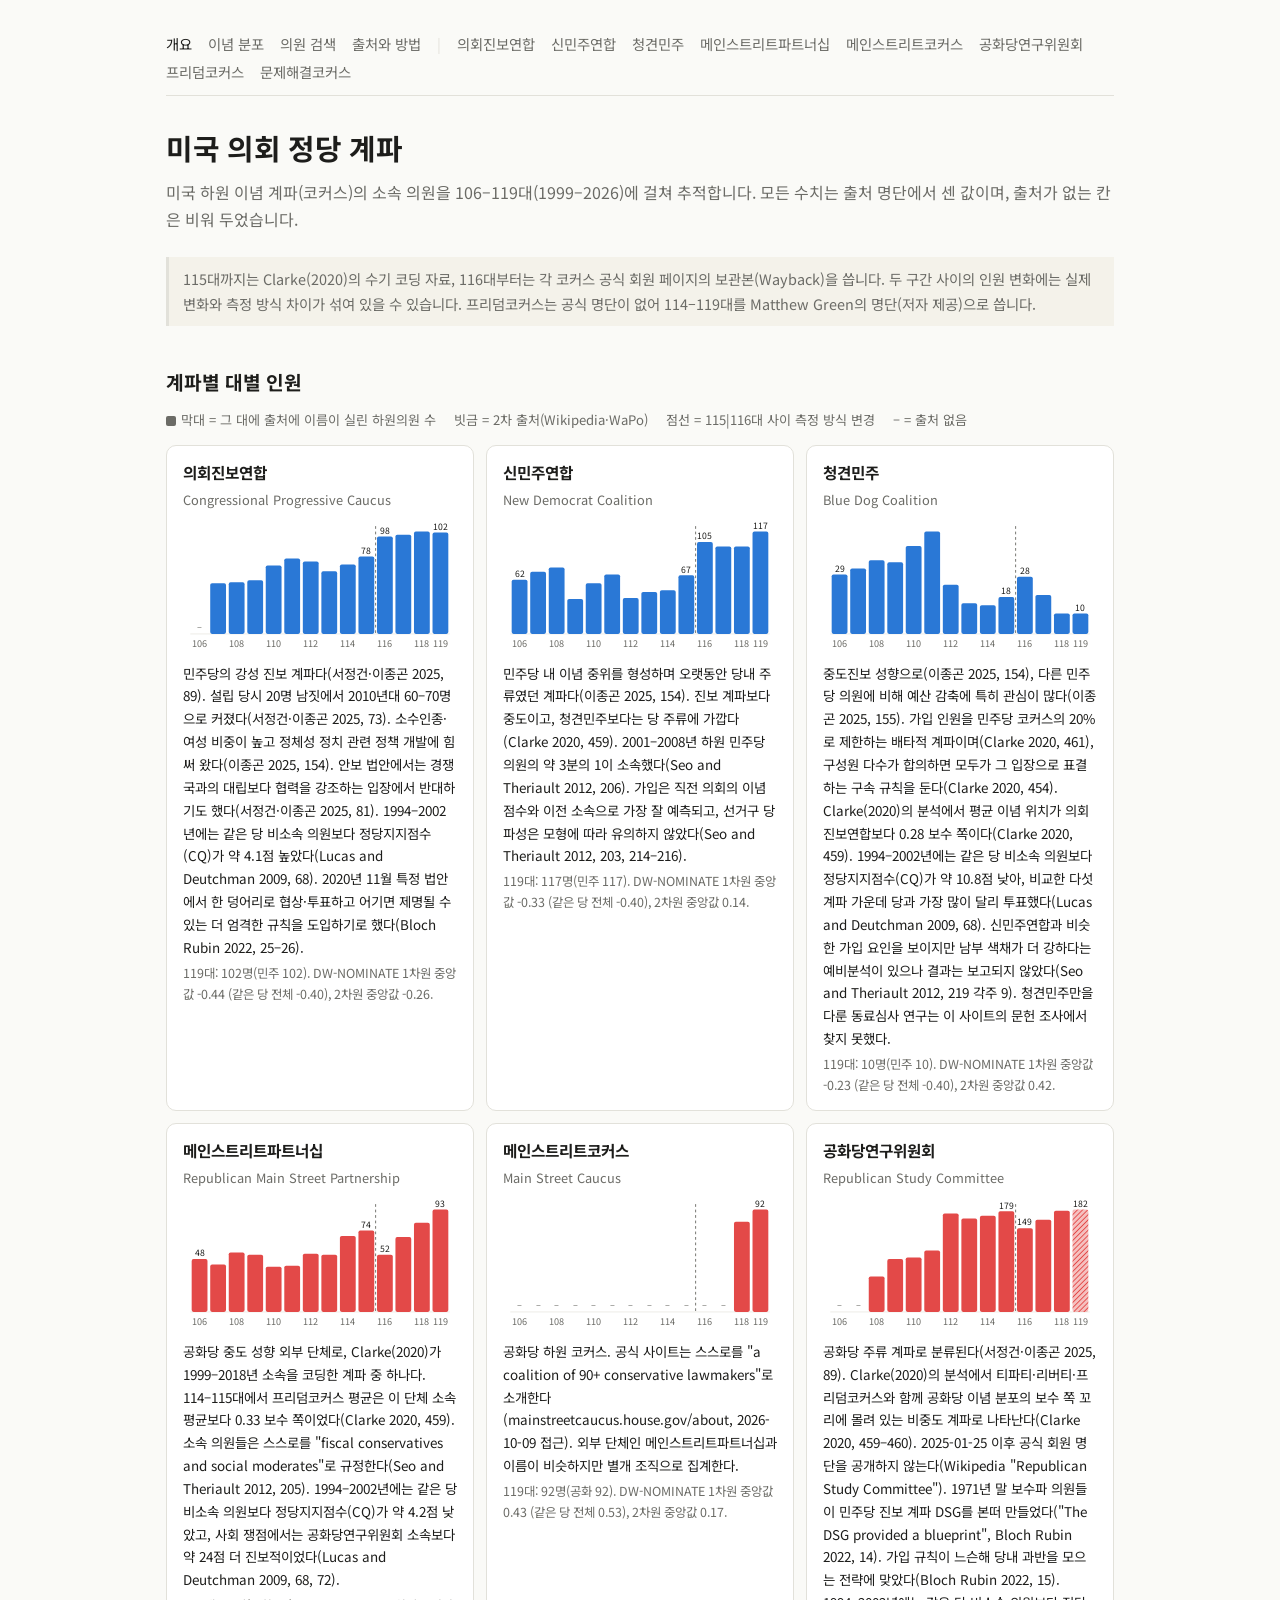
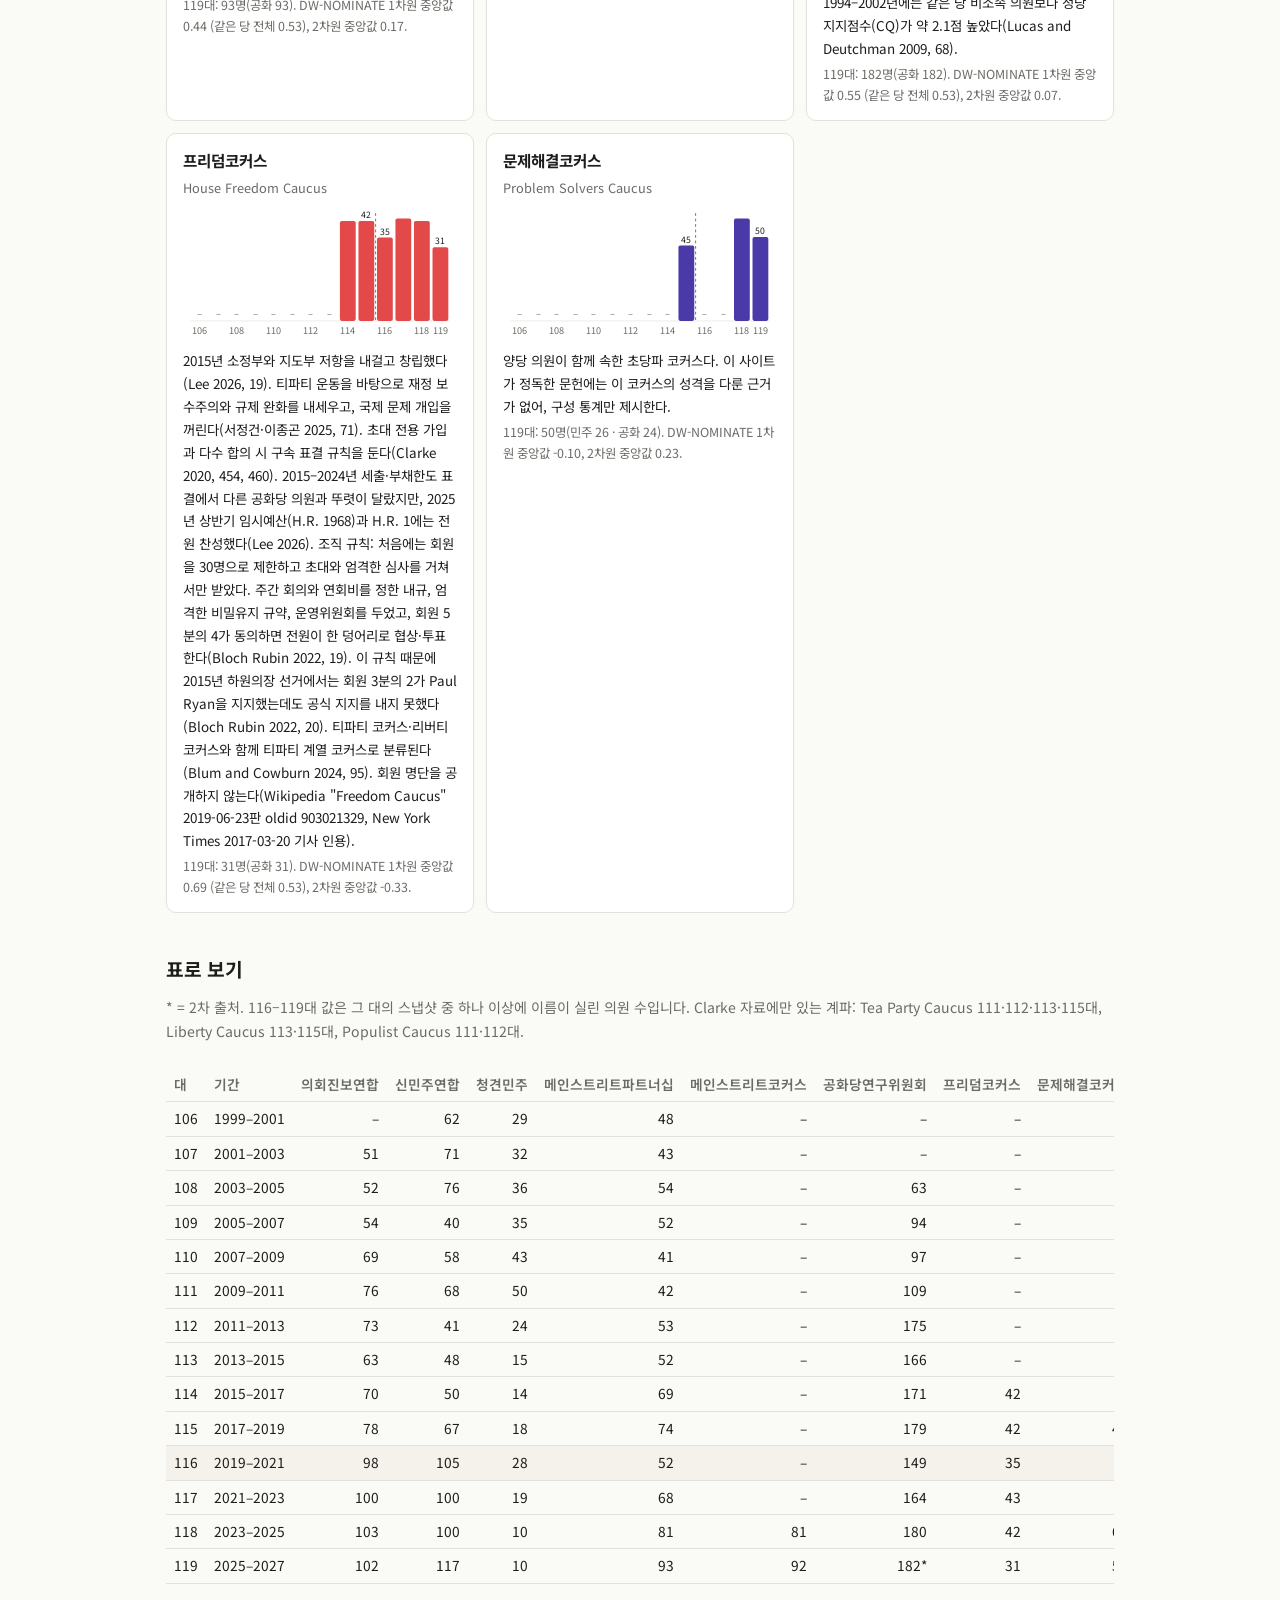
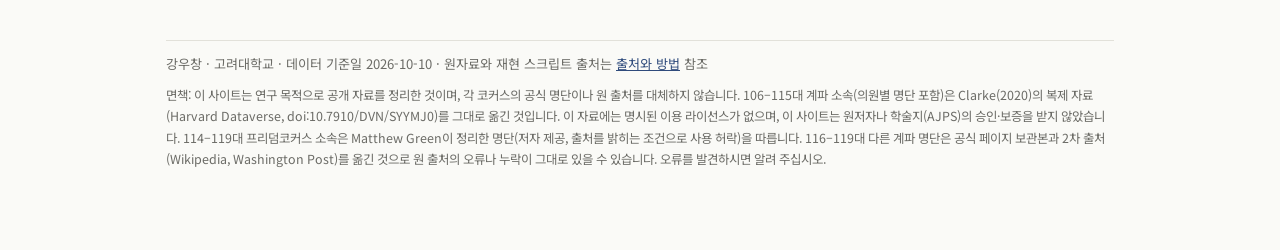
==== commit 29629b63: "Expand caucus descriptions with newly read literature and add interpretation caveats to NOMINATE pag" ====
--- a/index.html
+++ b/index.html
@@ -9,7 +9,7 @@
 <h1>미국 의회 정당 계파</h1>
 <p class="lede">미국 하원 이념 계파(코커스)의 소속 의원을 106–119대(1999–2026)에 걸쳐 추적합니다. 모든 수치는 출처 명단에서 센 값이며, 출처가 없는 칸은 비워 두었습니다.</p>
 <div class="note">115대까지는 Clarke(2020)의 수기 코딩 자료, 116대부터는 각 코커스 공식 회원 페이지의 보관본(Wayback)을 씁니다. 두 구간 사이의 인원 변화에는 실제 변화와 측정 방식 차이가 섞여 있을 수 있습니다. 프리덤코커스는 공식 명단이 없어 114–119대를 Matthew Green의 명단(저자 제공)으로 씁니다.</div>
-<h2>계파별 대별 인원</h2><div class="legend"><span><span class="sw" style="background:var(--muted)"></span>막대 = 그 대에 출처에 이름이 실린 하원의원 수</span><span>빗금 = 2차 출처(Wikipedia·WaPo)</span><span>점선 = 115|116대 사이 측정 방식 변경</span><span>– = 출처 없음</span></div><div class="grid"><div class="card"><h3><a href="caucus-cpc.html">의회진보연합</a></h3><p class="sub">Congressional Progressive Caucus</p><svg class="bars" viewBox="0 0 300 150" role="img" aria-label="cpc 대별 인원"><defs><pattern id="hatch-cpc" width="4" height="4" patternUnits="userSpaceOnUse" patternTransform="rotate(45)"><rect width="4" height="4" fill="var(--d)" opacity="0.35"/><line x1="0" y1="0" x2="0" y2="4" stroke="var(--d)" stroke-width="2"/></pattern></defs><line class="gridline" x1="8" x2="292" y1="128" y2="128"/><line class="divider" x1="210.9" x2="210.9" y1="10" y2="128"><title>115대까지 Clarke(2020) 수기 코딩, 116대부터 공식 명단</title></line><text x="18.1" y="142" text-anchor="middle">106</text><text x="18.1" y="124" text-anchor="middle">–</text><rect class="bar" x="29.8" y="72.5" width="17.3" height="55.5" rx="2" fill="var(--d)"><title>107대 (2001–2003): 51명 · 출처: Clarke(2020) 수기 코딩</title></rect><text x="58.7" y="142" text-anchor="middle">108</text><rect class="bar" x="50.1" y="71.5" width="17.3" height="56.5" rx="2" fill="var(--d)"><title>108대 (2003–2005): 52명 · 출처: Clarke(2020) 수기 코딩</title></rect><rect class="bar" x="70.4" y="69.3" width="17.3" height="58.7" rx="2" fill="var(--d)"><title>109대 (2005–2007): 54명 · 출처: Clarke(2020) 수기 코딩</title></rect><text x="99.3" y="142" text-anchor="middle">110</text><rect class="bar" x="90.6" y="53.0" width="17.3" height="75.0" rx="2" fill="var(--d)"><title>110대 (2007–2009): 69명 · 출처: Clarke(2020) 수기 코딩</title></rect><rect class="bar" x="110.9" y="45.4" width="17.3" height="82.6" rx="2" fill="var(--d)"><title>111대 (2009–2011): 76명 · 출처: Clarke(2020) 수기 코딩</title></rect><text x="139.9" y="142" text-anchor="middle">112</text><rect class="bar" x="131.2" y="48.6" width="17.3" height="79.4" rx="2" fill="var(--d)"><title>112대 (2011–2013): 73명 · 출처: Clarke(2020) 수기 코딩</title></rect><rect class="bar" x="151.5" y="59.5" width="17.3" height="68.5" rx="2" fill="var(--d)"><title>113대 (2013–2015): 63명 · 출처: Clarke(2020) 수기 코딩</title></rect><text x="180.4" y="142" text-anchor="middle">114</text><rect class="bar" x="171.8" y="51.9" width="17.3" height="76.1" rx="2" fill="var(--d)"><title>114대 (2015–2017): 70명 · 출처: Clarke(2020) 수기 코딩</title></rect><rect class="bar" x="192.1" y="43.2" width="17.3" height="84.8" rx="2" fill="var(--d)"><title>115대 (2017–2019): 78명 · 출처: Clarke(2020) 수기 코딩</title></rect><text class="val" x="200.7" y="40.2" text-anchor="middle">78</text><text x="221.0" y="142" text-anchor="middle">116</text><rect class="bar" x="212.4" y="21.4" width="17.3" height="106.6" rx="2" fill="var(--d)"><title>116대 (2019–2021): 98명 · 출처: 공식 명단(Wayback 보관본)</title></rect><text class="val" x="221.0" y="18.4" text-anchor="middle">98</text><rect class="bar" x="232.6" y="19.3" width="17.3" height="108.7" rx="2" fill="var(--d)"><title>117대 (2021–2023): 100명 · 출처: 공식 명단(Wayback 보관본)</title></rect><text x="261.6" y="142" text-anchor="middle">118</text><rect class="bar" x="252.9" y="16.0" width="17.3" height="112.0" rx="2" fill="var(--d)"><title>118대 (2023–2025): 103명 · 출처: 공식 명단(Wayback 보관본)</title></rect><text x="281.9" y="142" text-anchor="middle">119</text><rect class="bar" x="273.2" y="17.1" width="17.3" height="110.9" rx="2" fill="var(--d)"><title>119대 (2025–2027): 102명 · 출처: 공식 명단(현재본), 공식 명단(Wayback 보관본)</title></rect><text class="val" x="281.9" y="14.1" text-anchor="middle">102</text></svg><p style="font-size:0.84rem;margin:8px 0 4px">민주당의 강성 진보 계파다(서정건·이종곤 2025, 89). 설립 당시 20명 남짓에서 2010년대 60–70명으로 커졌다(서정건·이종곤 2025, 73). 소수인종·여성 비중이 높고 정체성 정치 관련 정책 개발에 힘써 왔다(이종곤 2025, 154). 안보 법안에서는 경쟁국과의 대립보다 협력을 강조하는 입장에서 반대하기도 했다(서정건·이종곤 2025, 81).</p><p style="font-size:0.78rem;color:var(--muted);margin:0">119대: 102명(민주 102). DW-NOMINATE 1차원 중앙값 -0.44 (같은 당 전체 -0.40), 2차원 중앙값 -0.26.</p></div><div class="card"><h3><a href="caucus-ndc.html">신민주연합</a></h3><p class="sub">New Democrat Coalition</p><svg class="bars" viewBox="0 0 300 150" role="img" aria-label="ndc 대별 인원"><defs><pattern id="hatch-ndc" width="4" height="4" patternUnits="userSpaceOnUse" patternTransform="rotate(45)"><rect width="4" height="4" fill="var(--d)" opacity="0.35"/><line x1="0" y1="0" x2="0" y2="4" stroke="var(--d)" stroke-width="2"/></pattern></defs><line class="gridline" x1="8" x2="292" y1="128" y2="128"/><line class="divider" x1="210.9" x2="210.9" y1="10" y2="128"><title>115대까지 Clarke(2020) 수기 코딩, 116대부터 공식 명단</title></line><text x="18.1" y="142" text-anchor="middle">106</text><rect class="bar" x="9.5" y="68.6" width="17.3" height="59.4" rx="2" fill="var(--d)"><title>106대 (1999–2001): 62명 · 출처: Clarke(2020) 수기 코딩</title></rect><text class="val" x="18.1" y="65.6" text-anchor="middle">62</text><rect class="bar" x="29.8" y="60.0" width="17.3" height="68.0" rx="2" fill="var(--d)"><title>107대 (2001–2003): 71명 · 출처: Clarke(2020) 수기 코딩</title></rect><text x="58.7" y="142" text-anchor="middle">108</text><rect class="bar" x="50.1" y="55.2" width="17.3" height="72.8" rx="2" fill="var(--d)"><title>108대 (2003–2005): 76명 · 출처: Clarke(2020) 수기 코딩</title></rect><rect class="bar" x="70.4" y="89.7" width="17.3" height="38.3" rx="2" fill="var(--d)"><title>109대 (2005–2007): 40명 · 출처: Clarke(2020) 수기 코딩</title></rect><text x="99.3" y="142" text-anchor="middle">110</text><rect class="bar" x="90.6" y="72.5" width="17.3" height="55.5" rx="2" fill="var(--d)"><title>110대 (2007–2009): 58명 · 출처: Clarke(2020) 수기 코딩</title></rect><rect class="bar" x="110.9" y="62.9" width="17.3" height="65.1" rx="2" fill="var(--d)"><title>111대 (2009–2011): 68명 · 출처: Clarke(2020) 수기 코딩</title></rect><text x="139.9" y="142" text-anchor="middle">112</text><rect class="bar" x="131.2" y="88.8" width="17.3" height="39.2" rx="2" fill="var(--d)"><title>112대 (2011–2013): 41명 · 출처: Clarke(2020) 수기 코딩</title></rect><rect class="bar" x="151.5" y="82.1" width="17.3" height="45.9" rx="2" fill="var(--d)"><title>113대 (2013–2015): 48명 · 출처: Clarke(2020) 수기 코딩</title></rect><text x="180.4" y="142" text-anchor="middle">114</text><rect class="bar" x="171.8" y="80.1" width="17.3" height="47.9" rx="2" fill="var(--d)"><title>114대 (2015–2017): 50명 · 출처: Clarke(2020) 수기 코딩</title></rect><rect class="bar" x="192.1" y="63.9" width="17.3" height="64.1" rx="2" fill="var(--d)"><title>115대 (2017–2019): 67명 · 출처: Clarke(2020) 수기 코딩</title></rect><text class="val" x="200.7" y="60.9" text-anchor="middle">67</text><text x="221.0" y="142" text-anchor="middle">116</text><rect class="bar" x="212.4" y="27.5" width="17.3" height="100.5" rx="2" fill="var(--d)"><title>116대 (2019–2021): 105명 · 출처: 공식 명단(Wayback 보관본)</title></rect><text class="val" x="221.0" y="24.5" text-anchor="middle">105</text><rect class="bar" x="232.6" y="32.3" width="17.3" height="95.7" rx="2" fill="var(--d)"><title>117대 (2021–2023): 100명 · 출처: 공식 명단(Wayback 보관본)</title></rect><text x="261.6" y="142" text-anchor="middle">118</text><rect class="bar" x="252.9" y="32.3" width="17.3" height="95.7" rx="2" fill="var(--d)"><title>118대 (2023–2025): 100명 · 출처: 공식 명단(Wayback 보관본)</title></rect><text x="281.9" y="142" text-anchor="middle">119</text><rect class="bar" x="273.2" y="16.0" width="17.3" height="112.0" rx="2" fill="var(--d)"><title>119대 (2025–2027): 117명 · 출처: 공식 명단(현재본), 공식 명단(Wayback 보관본)</title></rect><text class="val" x="281.9" y="13.0" text-anchor="middle">117</text></svg><p style="font-size:0.84rem;margin:8px 0 4px">민주당 내 이념 중위를 형성하며 오랫동안 당내 주류였던 계파다(이종곤 2025, 154). 진보 계파보다 중도이고, 청견민주보다는 당 주류에 가깝다(Clarke 2020, 459).</p><p style="font-size:0.78rem;color:var(--muted);margin:0">119대: 117명(민주 117). DW-NOMINATE 1차원 중앙값 -0.33 (같은 당 전체 -0.40), 2차원 중앙값 0.14.</p></div><div class="card"><h3><a href="caucus-bluedog.html">청견민주</a></h3><p class="sub">Blue Dog Coalition</p><svg class="bars" viewBox="0 0 300 150" role="img" aria-label="bluedog 대별 인원"><defs><pattern id="hatch-bluedog" width="4" height="4" patternUnits="userSpaceOnUse" patternTransform="rotate(45)"><rect width="4" height="4" fill="var(--d)" opacity="0.35"/><line x1="0" y1="0" x2="0" y2="4" stroke="var(--d)" stroke-width="2"/></pattern></defs><line class="gridline" x1="8" x2="292" y1="128" y2="128"/><line class="divider" x1="210.9" x2="210.9" y1="10" y2="128"><title>115대까지 Clarke(2020) 수기 코딩, 116대부터 공식 명단</title></line><text x="18.1" y="142" text-anchor="middle">106</text><rect class="bar" x="9.5" y="63.0" width="17.3" height="65.0" rx="2" fill="var(--d)"><title>106대 (1999–2001): 29명 · 출처: Clarke(2020) 수기 코딩</title></rect><text class="val" x="18.1" y="60.0" text-anchor="middle">29</text><rect class="bar" x="29.8" y="56.3" width="17.3" height="71.7" rx="2" fill="var(--d)"><title>107대 (2001–2003): 32명 · 출처: Clarke(2020) 수기 코딩</title></rect><text x="58.7" y="142" text-anchor="middle">108</text><rect class="bar" x="50.1" y="47.4" width="17.3" height="80.6" rx="2" fill="var(--d)"><title>108대 (2003–2005): 36명 · 출처: Clarke(2020) 수기 코딩</title></rect><rect class="bar" x="70.4" y="49.6" width="17.3" height="78.4" rx="2" fill="var(--d)"><title>109대 (2005–2007): 35명 · 출처: Clarke(2020) 수기 코딩</title></rect><text x="99.3" y="142" text-anchor="middle">110</text><rect class="bar" x="90.6" y="31.7" width="17.3" height="96.3" rx="2" fill="var(--d)"><title>110대 (2007–2009): 43명 · 출처: Clarke(2020) 수기 코딩</title></rect><rect class="bar" x="110.9" y="16.0" width="17.3" height="112.0" rx="2" fill="var(--d)"><title>111대 (2009–2011): 50명 · 출처: Clarke(2020) 수기 코딩</title></rect><text x="139.9" y="142" text-anchor="middle">112</text><rect class="bar" x="131.2" y="74.2" width="17.3" height="53.8" rx="2" fill="var(--d)"><title>112대 (2011–2013): 24명 · 출처: Clarke(2020) 수기 코딩</title></rect><rect class="bar" x="151.5" y="94.4" width="17.3" height="33.6" rx="2" fill="var(--d)"><title>113대 (2013–2015): 15명 · 출처: Clarke(2020) 수기 코딩</title></rect><text x="180.4" y="142" text-anchor="middle">114</text><rect class="bar" x="171.8" y="96.6" width="17.3" height="31.4" rx="2" fill="var(--d)"><title>114대 (2015–2017): 14명 · 출처: Clarke(2020) 수기 코딩</title></rect><rect class="bar" x="192.1" y="87.7" width="17.3" height="40.3" rx="2" fill="var(--d)"><title>115대 (2017–2019): 18명 · 출처: Clarke(2020) 수기 코딩</title></rect><text class="val" x="200.7" y="84.7" text-anchor="middle">18</text><text x="221.0" y="142" text-anchor="middle">116</text><rect class="bar" x="212.4" y="65.3" width="17.3" height="62.7" rx="2" fill="var(--d)"><title>116대 (2019–2021): 28명 · 출처: 공식 명단(Wayback 보관본)</title></rect><text class="val" x="221.0" y="62.3" text-anchor="middle">28</text><rect class="bar" x="232.6" y="85.4" width="17.3" height="42.6" rx="2" fill="var(--d)"><title>117대 (2021–2023): 19명 · 출처: 공식 명단(Wayback 보관본)</title></rect><text x="261.6" y="142" text-anchor="middle">118</text><rect class="bar" x="252.9" y="105.6" width="17.3" height="22.4" rx="2" fill="var(--d)"><title>118대 (2023–2025): 10명 · 출처: 공식 명단(Wayback 보관본)</title></rect><text x="281.9" y="142" text-anchor="middle">119</text><rect class="bar" x="273.2" y="105.6" width="17.3" height="22.4" rx="2" fill="var(--d)"><title>119대 (2025–2027): 10명 · 출처: 공식 명단(현재본), 공식 명단(Wayback 보관본)</title></rect><text class="val" x="281.9" y="102.6" text-anchor="middle">10</text></svg><p style="font-size:0.84rem;margin:8px 0 4px">중도진보 성향으로(이종곤 2025, 154), 다른 민주당 의원에 비해 예산 감축에 특히 관심이 많다(이종곤 2025, 155). 가입 인원을 민주당 코커스의 20%로 제한하는 배타적 계파이며(Clarke 2020, 461), 구성원 다수가 합의하면 모두가 그 입장으로 표결하는 구속 규칙을 둔다(Clarke 2020, 454). Clarke(2020)의 분석에서 평균 이념 위치가 의회진보연합보다 0.28 보수 쪽이다(Clarke 2020, 459).</p><p style="font-size:0.78rem;color:var(--muted);margin:0">119대: 10명(민주 10). DW-NOMINATE 1차원 중앙값 -0.23 (같은 당 전체 -0.40), 2차원 중앙값 0.42.</p></div><div class="card"><h3><a href="caucus-rmsp.html">메인스트리트파트너십</a></h3><p class="sub">Republican Main Street Partnership</p><svg class="bars" viewBox="0 0 300 150" role="img" aria-label="rmsp 대별 인원"><defs><pattern id="hatch-rmsp" width="4" height="4" patternUnits="userSpaceOnUse" patternTransform="rotate(45)"><rect width="4" height="4" fill="var(--r)" opacity="0.35"/><line x1="0" y1="0" x2="0" y2="4" stroke="var(--r)" stroke-width="2"/></pattern></defs><line class="gridline" x1="8" x2="292" y1="128" y2="128"/><line class="divider" x1="210.9" x2="210.9" y1="10" y2="128"><title>115대까지 Clarke(2020) 수기 코딩, 116대부터 공식 명단</title></line><text x="18.1" y="142" text-anchor="middle">106</text><rect class="bar" x="9.5" y="70.2" width="17.3" height="57.8" rx="2" fill="var(--r)"><title>106대 (1999–2001): 48명 · 출처: Clarke(2020) 수기 코딩</title></rect><text class="val" x="18.1" y="67.2" text-anchor="middle">48</text><rect class="bar" x="29.8" y="76.2" width="17.3" height="51.8" rx="2" fill="var(--r)"><title>107대 (2001–2003): 43명 · 출처: Clarke(2020) 수기 코딩</title></rect><text x="58.7" y="142" text-anchor="middle">108</text><rect class="bar" x="50.1" y="63.0" width="17.3" height="65.0" rx="2" fill="var(--r)"><title>108대 (2003–2005): 54명 · 출처: Clarke(2020) 수기 코딩</title></rect><rect class="bar" x="70.4" y="65.4" width="17.3" height="62.6" rx="2" fill="var(--r)"><title>109대 (2005–2007): 52명 · 출처: Clarke(2020) 수기 코딩</title></rect><text x="99.3" y="142" text-anchor="middle">110</text><rect class="bar" x="90.6" y="78.6" width="17.3" height="49.4" rx="2" fill="var(--r)"><title>110대 (2007–2009): 41명 · 출처: Clarke(2020) 수기 코딩</title></rect><rect class="bar" x="110.9" y="77.4" width="17.3" height="50.6" rx="2" fill="var(--r)"><title>111대 (2009–2011): 42명 · 출처: Clarke(2020) 수기 코딩</title></rect><text x="139.9" y="142" text-anchor="middle">112</text><rect class="bar" x="131.2" y="64.2" width="17.3" height="63.8" rx="2" fill="var(--r)"><title>112대 (2011–2013): 53명 · 출처: Clarke(2020) 수기 코딩</title></rect><rect class="bar" x="151.5" y="65.4" width="17.3" height="62.6" rx="2" fill="var(--r)"><title>113대 (2013–2015): 52명 · 출처: Clarke(2020) 수기 코딩</title></rect><text x="180.4" y="142" text-anchor="middle">114</text><rect class="bar" x="171.8" y="44.9" width="17.3" height="83.1" rx="2" fill="var(--r)"><title>114대 (2015–2017): 69명 · 출처: Clarke(2020) 수기 코딩</title></rect><rect class="bar" x="192.1" y="38.9" width="17.3" height="89.1" rx="2" fill="var(--r)"><title>115대 (2017–2019): 74명 · 출처: Clarke(2020) 수기 코딩</title></rect><text class="val" x="200.7" y="35.9" text-anchor="middle">74</text><text x="221.0" y="142" text-anchor="middle">116</text><rect class="bar" x="212.4" y="65.4" width="17.3" height="62.6" rx="2" fill="var(--r)"><title>116대 (2019–2021): 52명 · 출처: 공식 명단(Wayback 보관본)</title></rect><text class="val" x="221.0" y="62.4" text-anchor="middle">52</text><rect class="bar" x="232.6" y="46.1" width="17.3" height="81.9" rx="2" fill="var(--r)"><title>117대 (2021–2023): 68명 · 출처: 공식 명단(Wayback 보관본)</title></rect><text x="261.6" y="142" text-anchor="middle">118</text><rect class="bar" x="252.9" y="30.5" width="17.3" height="97.5" rx="2" fill="var(--r)"><title>118대 (2023–2025): 81명 · 출처: 공식 명단(Wayback 보관본)</title></rect><text x="281.9" y="142" text-anchor="middle">119</text><rect class="bar" x="273.2" y="16.0" width="17.3" height="112.0" rx="2" fill="var(--r)"><title>119대 (2025–2027): 93명 · 출처: 공식 명단(Wayback 보관본)</title></rect><text class="val" x="281.9" y="13.0" text-anchor="middle">93</text></svg><p style="font-size:0.84rem;margin:8px 0 4px">공화당 중도 성향 외부 단체로, Clarke(2020)가 1999–2018년 소속을 코딩한 계파 중 하나다. 114–115대에서 프리덤코커스 평균은 이 단체 소속 평균보다 0.33 보수 쪽이었다(Clarke 2020, 459).</p><p style="font-size:0.78rem;color:var(--muted);margin:0">119대: 93명(공화 93). DW-NOMINATE 1차원 중앙값 0.44 (같은 당 전체 0.53), 2차원 중앙값 0.17.</p></div><div class="card"><h3><a href="caucus-mainstreet.html">메인스트리트코커스</a></h3><p class="sub">Main Street Caucus</p><svg class="bars" viewBox="0 0 300 150" role="img" aria-label="mainstreet 대별 인원"><defs><pattern id="hatch-mainstreet" width="4" height="4" patternUnits="userSpaceOnUse" patternTransform="rotate(45)"><rect width="4" height="4" fill="var(--r)" opacity="0.35"/><line x1="0" y1="0" x2="0" y2="4" stroke="var(--r)" stroke-width="2"/></pattern></defs><line class="gridline" x1="8" x2="292" y1="128" y2="128"/><line class="divider" x1="210.9" x2="210.9" y1="10" y2="128"><title>115대까지 Clarke(2020) 수기 코딩, 116대부터 공식 명단</title></line><text x="18.1" y="142" text-anchor="middle">106</text><text x="18.1" y="124" text-anchor="middle">–</text><text x="38.4" y="124" text-anchor="middle">–</text><text x="58.7" y="142" text-anchor="middle">108</text><text x="58.7" y="124" text-anchor="middle">–</text><text x="79.0" y="124" text-anchor="middle">–</text><text x="99.3" y="142" text-anchor="middle">110</text><text x="99.3" y="124" text-anchor="middle">–</text><text x="119.6" y="124" text-anchor="middle">–</text><text x="139.9" y="142" text-anchor="middle">112</text><text x="139.9" y="124" text-anchor="middle">–</text><text x="160.1" y="124" text-anchor="middle">–</text><text x="180.4" y="142" text-anchor="middle">114</text><text x="180.4" y="124" text-anchor="middle">–</text><text x="200.7" y="124" text-anchor="middle">–</text><text x="221.0" y="142" text-anchor="middle">116</text><text x="221.0" y="124" text-anchor="middle">–</text><text x="241.3" y="124" text-anchor="middle">–</text><text x="261.6" y="142" text-anchor="middle">118</text><rect class="bar" x="252.9" y="29.4" width="17.3" height="98.6" rx="2" fill="var(--r)"><title>118대 (2023–2025): 81명 · 출처: 공식 명단(Wayback 보관본)</title></rect><text x="281.9" y="142" text-anchor="middle">119</text><rect class="bar" x="273.2" y="16.0" width="17.3" height="112.0" rx="2" fill="var(--r)"><title>119대 (2025–2027): 92명 · 출처: 공식 명단(현재본), 공식 명단(Wayback 보관본)</title></rect><text class="val" x="281.9" y="13.0" text-anchor="middle">92</text></svg><p style="font-size:0.84rem;margin:8px 0 4px">공화당 하원 코커스. 공식 사이트는 스스로를 "a coalition of 90+ conservative lawmakers"로 소개한다(mainstreetcaucus.house.gov/about, 2026-10-09 접근). 외부 단체인 메인스트리트파트너십과 이름이 비슷하지만 별개 조직으로 집계한다.</p><p style="font-size:0.78rem;color:var(--muted);margin:0">119대: 92명(공화 92). DW-NOMINATE 1차원 중앙값 0.43 (같은 당 전체 0.53), 2차원 중앙값 0.17.</p></div><div class="card"><h3><a href="caucus-rsc.html">공화당연구위원회</a></h3><p class="sub">Republican Study Committee</p><svg class="bars" viewBox="0 0 300 150" role="img" aria-label="rsc 대별 인원"><defs><pattern id="hatch-rsc" width="4" height="4" patternUnits="userSpaceOnUse" patternTransform="rotate(45)"><rect width="4" height="4" fill="var(--r)" opacity="0.35"/><line x1="0" y1="0" x2="0" y2="4" stroke="var(--r)" stroke-width="2"/></pattern></defs><line class="gridline" x1="8" x2="292" y1="128" y2="128"/><line class="divider" x1="210.9" x2="210.9" y1="10" y2="128"><title>115대까지 Clarke(2020) 수기 코딩, 116대부터 공식 명단</title></line><text x="18.1" y="142" text-anchor="middle">106</text><text x="18.1" y="124" text-anchor="middle">–</text><text x="38.4" y="124" text-anchor="middle">–</text><text x="58.7" y="142" text-anchor="middle">108</text><rect class="bar" x="50.1" y="89.2" width="17.3" height="38.8" rx="2" fill="var(--r)"><title>108대 (2003–2005): 63명 · 출처: Clarke(2020) 수기 코딩</title></rect><rect class="bar" x="70.4" y="70.2" width="17.3" height="57.8" rx="2" fill="var(--r)"><title>109대 (2005–2007): 94명 · 출처: Clarke(2020) 수기 코딩</title></rect><text x="99.3" y="142" text-anchor="middle">110</text><rect class="bar" x="90.6" y="68.3" width="17.3" height="59.7" rx="2" fill="var(--r)"><title>110대 (2007–2009): 97명 · 출처: Clarke(2020) 수기 코딩</title></rect><rect class="bar" x="110.9" y="60.9" width="17.3" height="67.1" rx="2" fill="var(--r)"><title>111대 (2009–2011): 109명 · 출처: Clarke(2020) 수기 코딩</title></rect><text x="139.9" y="142" text-anchor="middle">112</text><rect class="bar" x="131.2" y="20.3" width="17.3" height="107.7" rx="2" fill="var(--r)"><title>112대 (2011–2013): 175명 · 출처: Clarke(2020) 수기 코딩</title></rect><rect class="bar" x="151.5" y="25.8" width="17.3" height="102.2" rx="2" fill="var(--r)"><title>113대 (2013–2015): 166명 · 출처: Clarke(2020) 수기 코딩</title></rect><text x="180.4" y="142" text-anchor="middle">114</text><rect class="bar" x="171.8" y="22.8" width="17.3" height="105.2" rx="2" fill="var(--r)"><title>114대 (2015–2017): 171명 · 출처: Clarke(2020) 수기 코딩</title></rect><rect class="bar" x="192.1" y="17.8" width="17.3" height="110.2" rx="2" fill="var(--r)"><title>115대 (2017–2019): 179명 · 출처: Clarke(2020) 수기 코딩</title></rect><text class="val" x="200.7" y="14.8" text-anchor="middle">179</text><text x="221.0" y="142" text-anchor="middle">116</text><rect class="bar" x="212.4" y="36.3" width="17.3" height="91.7" rx="2" fill="var(--r)"><title>116대 (2019–2021): 149명 · 출처: 공식 명단(Wayback 보관본)</title></rect><text class="val" x="221.0" y="33.3" text-anchor="middle">149</text><rect class="bar" x="232.6" y="27.1" width="17.3" height="100.9" rx="2" fill="var(--r)"><title>117대 (2021–2023): 164명 · 출처: 공식 명단(Wayback 보관본)</title></rect><text x="261.6" y="142" text-anchor="middle">118</text><rect class="bar" x="252.9" y="17.2" width="17.3" height="110.8" rx="2" fill="var(--r)"><title>118대 (2023–2025): 180명 · 출처: 공식 명단(Wayback 보관본)</title></rect><text x="281.9" y="142" text-anchor="middle">119</text><rect class="bar" x="273.2" y="16.0" width="17.3" height="112.0" rx="2" fill="url(#hatch-rsc)"><title>119대 (2025–2027): 182명 · 출처: WaPo(2차)</title></rect><text class="val" x="281.9" y="13.0" text-anchor="middle">182</text></svg><p style="font-size:0.84rem;margin:8px 0 4px">공화당 주류 계파로 분류된다(서정건·이종곤 2025, 89). Clarke(2020)의 분석에서 티파티·리버티·프리덤코커스와 함께 공화당 이념 분포의 보수 쪽 꼬리에 몰려 있는 비중도 계파로 나타난다(Clarke 2020, 459–460). 2025-01-25 이후 공식 회원 명단을 공개하지 않는다(Wikipedia "Republican Study Committee").</p><p style="font-size:0.78rem;color:var(--muted);margin:0">119대: 182명(공화 182). DW-NOMINATE 1차원 중앙값 0.55 (같은 당 전체 0.53), 2차원 중앙값 0.07.</p></div><div class="card"><h3><a href="caucus-hfc.html">프리덤코커스</a></h3><p class="sub">House Freedom Caucus</p><svg class="bars" viewBox="0 0 300 150" role="img" aria-label="hfc 대별 인원"><defs><pattern id="hatch-hfc" width="4" height="4" patternUnits="userSpaceOnUse" patternTransform="rotate(45)"><rect width="4" height="4" fill="var(--r)" opacity="0.35"/><line x1="0" y1="0" x2="0" y2="4" stroke="var(--r)" stroke-width="2"/></pattern></defs><line class="gridline" x1="8" x2="292" y1="128" y2="128"/><line class="divider" x1="210.9" x2="210.9" y1="10" y2="128"><title>115대까지 Clarke(2020) 수기 코딩, 116대부터 공식 명단</title></line><text x="18.1" y="142" text-anchor="middle">106</text><text x="18.1" y="124" text-anchor="middle">–</text><text x="38.4" y="124" text-anchor="middle">–</text><text x="58.7" y="142" text-anchor="middle">108</text><text x="58.7" y="124" text-anchor="middle">–</text><text x="79.0" y="124" text-anchor="middle">–</text><text x="99.3" y="142" text-anchor="middle">110</text><text x="99.3" y="124" text-anchor="middle">–</text><text x="119.6" y="124" text-anchor="middle">–</text><text x="139.9" y="142" text-anchor="middle">112</text><text x="139.9" y="124" text-anchor="middle">–</text><text x="160.1" y="124" text-anchor="middle">–</text><text x="180.4" y="142" text-anchor="middle">114</text><rect class="bar" x="171.8" y="18.6" width="17.3" height="109.4" rx="2" fill="var(--r)"><title>114대 (2015–2017): 42명 · 출처: Matthew Green 명단(저자 제공)</title></rect><rect class="bar" x="192.1" y="18.6" width="17.3" height="109.4" rx="2" fill="var(--r)"><title>115대 (2017–2019): 42명 · 출처: Matthew Green 명단(저자 제공)</title></rect><text class="val" x="200.7" y="15.6" text-anchor="middle">42</text><text x="221.0" y="142" text-anchor="middle">116</text><rect class="bar" x="212.4" y="36.8" width="17.3" height="91.2" rx="2" fill="var(--r)"><title>116대 (2019–2021): 35명 · 출처: Matthew Green 명단(저자 제공)</title></rect><text class="val" x="221.0" y="33.8" text-anchor="middle">35</text><rect class="bar" x="232.6" y="16.0" width="17.3" height="112.0" rx="2" fill="var(--r)"><title>117대 (2021–2023): 43명 · 출처: Matthew Green 명단(저자 제공)</title></rect><text x="261.6" y="142" text-anchor="middle">118</text><rect class="bar" x="252.9" y="18.6" width="17.3" height="109.4" rx="2" fill="var(--r)"><title>118대 (2023–2025): 42명 · 출처: Matthew Green 명단(저자 제공)</title></rect><text x="281.9" y="142" text-anchor="middle">119</text><rect class="bar" x="273.2" y="47.3" width="17.3" height="80.7" rx="2" fill="var(--r)"><title>119대 (2025–2027): 31명 · 출처: Matthew Green 명단(저자 제공)</title></rect><text class="val" x="281.9" y="44.3" text-anchor="middle">31</text></svg><p style="font-size:0.84rem;margin:8px 0 4px">2015년 소정부와 지도부 저항을 내걸고 창립했다(Lee 2026, 19). 티파티 운동을 바탕으로 재정 보수주의와 규제 완화를 내세우고, 국제 문제 개입을 꺼린다(서정건·이종곤 2025, 71). 초대 전용 가입과 다수 합의 시 구속 표결 규칙을 둔다(Clarke 2020, 454, 460). 2015–2024년 세출·부채한도 표결에서 다른 공화당 의원과 뚜렷이 달랐지만, 2025년 상반기 임시예산(H.R. 1968)과 H.R. 1에는 전원 찬성했다(Lee 2026).</p><p style="font-size:0.78rem;color:var(--muted);margin:0">119대: 31명(공화 31). DW-NOMINATE 1차원 중앙값 0.69 (같은 당 전체 0.53), 2차원 중앙값 -0.33.</p></div><div class="card"><h3><a href="caucus-psc.html">문제해결코커스</a></h3><p class="sub">Problem Solvers Caucus</p><svg class="bars" viewBox="0 0 300 150" role="img" aria-label="psc 대별 인원"><defs><pattern id="hatch-psc" width="4" height="4" patternUnits="userSpaceOnUse" patternTransform="rotate(45)"><rect width="4" height="4" fill="var(--b)" opacity="0.35"/><line x1="0" y1="0" x2="0" y2="4" stroke="var(--b)" stroke-width="2"/></pattern></defs><line class="gridline" x1="8" x2="292" y1="128" y2="128"/><line class="divider" x1="210.9" x2="210.9" y1="10" y2="128"><title>115대까지 Clarke(2020) 수기 코딩, 116대부터 공식 명단</title></line><text x="18.1" y="142" text-anchor="middle">106</text><text x="18.1" y="124" text-anchor="middle">–</text><text x="38.4" y="124" text-anchor="middle">–</text><text x="58.7" y="142" text-anchor="middle">108</text><text x="58.7" y="124" text-anchor="middle">–</text><text x="79.0" y="124" text-anchor="middle">–</text><text x="99.3" y="142" text-anchor="middle">110</text><text x="99.3" y="124" text-anchor="middle">–</text><text x="119.6" y="124" text-anchor="middle">–</text><text x="139.9" y="142" text-anchor="middle">112</text><text x="139.9" y="124" text-anchor="middle">–</text><text x="160.1" y="124" text-anchor="middle">–</text><text x="180.4" y="142" text-anchor="middle">114</text><text x="180.4" y="124" text-anchor="middle">–</text><rect class="bar" x="192.1" y="45.4" width="17.3" height="82.6" rx="2" fill="var(--b)"><title>115대 (2017–2019): 45명 · 출처: Clarke(2020) 수기 코딩</title></rect><text class="val" x="200.7" y="42.4" text-anchor="middle">45</text><text x="221.0" y="142" text-anchor="middle">116</text><text x="221.0" y="124" text-anchor="middle">–</text><text x="241.3" y="124" text-anchor="middle">–</text><text x="261.6" y="142" text-anchor="middle">118</text><rect class="bar" x="252.9" y="16.0" width="17.3" height="112.0" rx="2" fill="var(--b)"><title>118대 (2023–2025): 61명 · 출처: 공식 명단(Wayback 보관본)</title></rect><text x="281.9" y="142" text-anchor="middle">119</text><rect class="bar" x="273.2" y="36.2" width="17.3" height="91.8" rx="2" fill="var(--b)"><title>119대 (2025–2027): 50명 · 출처: 공식 명단(현재본), 공식 명단(Wayback 보관본)</title></rect><text class="val" x="281.9" y="33.2" text-anchor="middle">50</text></svg><p style="font-size:0.84rem;margin:8px 0 4px">양당 의원이 함께 속한 초당파 코커스다. 이 사이트가 정독한 문헌에는 이 코커스의 성격을 다룬 근거가 없어, 구성 통계만 제시한다.</p><p style="font-size:0.78rem;color:var(--muted);margin:0">119대: 50명(민주 26 · 공화 24). DW-NOMINATE 1차원 중앙값 -0.10, 2차원 중앙값 0.23.</p></div></div>
+<h2>계파별 대별 인원</h2><div class="legend"><span><span class="sw" style="background:var(--muted)"></span>막대 = 그 대에 출처에 이름이 실린 하원의원 수</span><span>빗금 = 2차 출처(Wikipedia·WaPo)</span><span>점선 = 115|116대 사이 측정 방식 변경</span><span>– = 출처 없음</span></div><div class="grid"><div class="card"><h3><a href="caucus-cpc.html">의회진보연합</a></h3><p class="sub">Congressional Progressive Caucus</p><svg class="bars" viewBox="0 0 300 150" role="img" aria-label="cpc 대별 인원"><defs><pattern id="hatch-cpc" width="4" height="4" patternUnits="userSpaceOnUse" patternTransform="rotate(45)"><rect width="4" height="4" fill="var(--d)" opacity="0.35"/><line x1="0" y1="0" x2="0" y2="4" stroke="var(--d)" stroke-width="2"/></pattern></defs><line class="gridline" x1="8" x2="292" y1="128" y2="128"/><line class="divider" x1="210.9" x2="210.9" y1="10" y2="128"><title>115대까지 Clarke(2020) 수기 코딩, 116대부터 공식 명단</title></line><text x="18.1" y="142" text-anchor="middle">106</text><text x="18.1" y="124" text-anchor="middle">–</text><rect class="bar" x="29.8" y="72.5" width="17.3" height="55.5" rx="2" fill="var(--d)"><title>107대 (2001–2003): 51명 · 출처: Clarke(2020) 수기 코딩</title></rect><text x="58.7" y="142" text-anchor="middle">108</text><rect class="bar" x="50.1" y="71.5" width="17.3" height="56.5" rx="2" fill="var(--d)"><title>108대 (2003–2005): 52명 · 출처: Clarke(2020) 수기 코딩</title></rect><rect class="bar" x="70.4" y="69.3" width="17.3" height="58.7" rx="2" fill="var(--d)"><title>109대 (2005–2007): 54명 · 출처: Clarke(2020) 수기 코딩</title></rect><text x="99.3" y="142" text-anchor="middle">110</text><rect class="bar" x="90.6" y="53.0" width="17.3" height="75.0" rx="2" fill="var(--d)"><title>110대 (2007–2009): 69명 · 출처: Clarke(2020) 수기 코딩</title></rect><rect class="bar" x="110.9" y="45.4" width="17.3" height="82.6" rx="2" fill="var(--d)"><title>111대 (2009–2011): 76명 · 출처: Clarke(2020) 수기 코딩</title></rect><text x="139.9" y="142" text-anchor="middle">112</text><rect class="bar" x="131.2" y="48.6" width="17.3" height="79.4" rx="2" fill="var(--d)"><title>112대 (2011–2013): 73명 · 출처: Clarke(2020) 수기 코딩</title></rect><rect class="bar" x="151.5" y="59.5" width="17.3" height="68.5" rx="2" fill="var(--d)"><title>113대 (2013–2015): 63명 · 출처: Clarke(2020) 수기 코딩</title></rect><text x="180.4" y="142" text-anchor="middle">114</text><rect class="bar" x="171.8" y="51.9" width="17.3" height="76.1" rx="2" fill="var(--d)"><title>114대 (2015–2017): 70명 · 출처: Clarke(2020) 수기 코딩</title></rect><rect class="bar" x="192.1" y="43.2" width="17.3" height="84.8" rx="2" fill="var(--d)"><title>115대 (2017–2019): 78명 · 출처: Clarke(2020) 수기 코딩</title></rect><text class="val" x="200.7" y="40.2" text-anchor="middle">78</text><text x="221.0" y="142" text-anchor="middle">116</text><rect class="bar" x="212.4" y="21.4" width="17.3" height="106.6" rx="2" fill="var(--d)"><title>116대 (2019–2021): 98명 · 출처: 공식 명단(Wayback 보관본)</title></rect><text class="val" x="221.0" y="18.4" text-anchor="middle">98</text><rect class="bar" x="232.6" y="19.3" width="17.3" height="108.7" rx="2" fill="var(--d)"><title>117대 (2021–2023): 100명 · 출처: 공식 명단(Wayback 보관본)</title></rect><text x="261.6" y="142" text-anchor="middle">118</text><rect class="bar" x="252.9" y="16.0" width="17.3" height="112.0" rx="2" fill="var(--d)"><title>118대 (2023–2025): 103명 · 출처: 공식 명단(Wayback 보관본)</title></rect><text x="281.9" y="142" text-anchor="middle">119</text><rect class="bar" x="273.2" y="17.1" width="17.3" height="110.9" rx="2" fill="var(--d)"><title>119대 (2025–2027): 102명 · 출처: 공식 명단(현재본), 공식 명단(Wayback 보관본)</title></rect><text class="val" x="281.9" y="14.1" text-anchor="middle">102</text></svg><p style="font-size:0.84rem;margin:8px 0 4px">민주당의 강성 진보 계파다(서정건·이종곤 2025, 89). 설립 당시 20명 남짓에서 2010년대 60–70명으로 커졌다(서정건·이종곤 2025, 73). 소수인종·여성 비중이 높고 정체성 정치 관련 정책 개발에 힘써 왔다(이종곤 2025, 154). 안보 법안에서는 경쟁국과의 대립보다 협력을 강조하는 입장에서 반대하기도 했다(서정건·이종곤 2025, 81). 1994–2002년에는 같은 당 비소속 의원보다 정당지지점수(CQ)가 약 4.1점 높았다(Lucas and Deutchman 2009, 68). 2020년 11월 특정 법안에서 한 덩어리로 협상·투표하고 어기면 제명될 수 있는 더 엄격한 규칙을 도입하기로 했다(Bloch Rubin 2022, 25–26).</p><p style="font-size:0.78rem;color:var(--muted);margin:0">119대: 102명(민주 102). DW-NOMINATE 1차원 중앙값 -0.44 (같은 당 전체 -0.40), 2차원 중앙값 -0.26.</p></div><div class="card"><h3><a href="caucus-ndc.html">신민주연합</a></h3><p class="sub">New Democrat Coalition</p><svg class="bars" viewBox="0 0 300 150" role="img" aria-label="ndc 대별 인원"><defs><pattern id="hatch-ndc" width="4" height="4" patternUnits="userSpaceOnUse" patternTransform="rotate(45)"><rect width="4" height="4" fill="var(--d)" opacity="0.35"/><line x1="0" y1="0" x2="0" y2="4" stroke="var(--d)" stroke-width="2"/></pattern></defs><line class="gridline" x1="8" x2="292" y1="128" y2="128"/><line class="divider" x1="210.9" x2="210.9" y1="10" y2="128"><title>115대까지 Clarke(2020) 수기 코딩, 116대부터 공식 명단</title></line><text x="18.1" y="142" text-anchor="middle">106</text><rect class="bar" x="9.5" y="68.6" width="17.3" height="59.4" rx="2" fill="var(--d)"><title>106대 (1999–2001): 62명 · 출처: Clarke(2020) 수기 코딩</title></rect><text class="val" x="18.1" y="65.6" text-anchor="middle">62</text><rect class="bar" x="29.8" y="60.0" width="17.3" height="68.0" rx="2" fill="var(--d)"><title>107대 (2001–2003): 71명 · 출처: Clarke(2020) 수기 코딩</title></rect><text x="58.7" y="142" text-anchor="middle">108</text><rect class="bar" x="50.1" y="55.2" width="17.3" height="72.8" rx="2" fill="var(--d)"><title>108대 (2003–2005): 76명 · 출처: Clarke(2020) 수기 코딩</title></rect><rect class="bar" x="70.4" y="89.7" width="17.3" height="38.3" rx="2" fill="var(--d)"><title>109대 (2005–2007): 40명 · 출처: Clarke(2020) 수기 코딩</title></rect><text x="99.3" y="142" text-anchor="middle">110</text><rect class="bar" x="90.6" y="72.5" width="17.3" height="55.5" rx="2" fill="var(--d)"><title>110대 (2007–2009): 58명 · 출처: Clarke(2020) 수기 코딩</title></rect><rect class="bar" x="110.9" y="62.9" width="17.3" height="65.1" rx="2" fill="var(--d)"><title>111대 (2009–2011): 68명 · 출처: Clarke(2020) 수기 코딩</title></rect><text x="139.9" y="142" text-anchor="middle">112</text><rect class="bar" x="131.2" y="88.8" width="17.3" height="39.2" rx="2" fill="var(--d)"><title>112대 (2011–2013): 41명 · 출처: Clarke(2020) 수기 코딩</title></rect><rect class="bar" x="151.5" y="82.1" width="17.3" height="45.9" rx="2" fill="var(--d)"><title>113대 (2013–2015): 48명 · 출처: Clarke(2020) 수기 코딩</title></rect><text x="180.4" y="142" text-anchor="middle">114</text><rect class="bar" x="171.8" y="80.1" width="17.3" height="47.9" rx="2" fill="var(--d)"><title>114대 (2015–2017): 50명 · 출처: Clarke(2020) 수기 코딩</title></rect><rect class="bar" x="192.1" y="63.9" width="17.3" height="64.1" rx="2" fill="var(--d)"><title>115대 (2017–2019): 67명 · 출처: Clarke(2020) 수기 코딩</title></rect><text class="val" x="200.7" y="60.9" text-anchor="middle">67</text><text x="221.0" y="142" text-anchor="middle">116</text><rect class="bar" x="212.4" y="27.5" width="17.3" height="100.5" rx="2" fill="var(--d)"><title>116대 (2019–2021): 105명 · 출처: 공식 명단(Wayback 보관본)</title></rect><text class="val" x="221.0" y="24.5" text-anchor="middle">105</text><rect class="bar" x="232.6" y="32.3" width="17.3" height="95.7" rx="2" fill="var(--d)"><title>117대 (2021–2023): 100명 · 출처: 공식 명단(Wayback 보관본)</title></rect><text x="261.6" y="142" text-anchor="middle">118</text><rect class="bar" x="252.9" y="32.3" width="17.3" height="95.7" rx="2" fill="var(--d)"><title>118대 (2023–2025): 100명 · 출처: 공식 명단(Wayback 보관본)</title></rect><text x="281.9" y="142" text-anchor="middle">119</text><rect class="bar" x="273.2" y="16.0" width="17.3" height="112.0" rx="2" fill="var(--d)"><title>119대 (2025–2027): 117명 · 출처: 공식 명단(현재본), 공식 명단(Wayback 보관본)</title></rect><text class="val" x="281.9" y="13.0" text-anchor="middle">117</text></svg><p style="font-size:0.84rem;margin:8px 0 4px">민주당 내 이념 중위를 형성하며 오랫동안 당내 주류였던 계파다(이종곤 2025, 154). 진보 계파보다 중도이고, 청견민주보다는 당 주류에 가깝다(Clarke 2020, 459). 2001–2008년 하원 민주당 의원의 약 3분의 1이 소속했다(Seo and Theriault 2012, 206). 가입은 직전 의회의 이념 점수와 이전 소속으로 가장 잘 예측되고, 선거구 당파성은 모형에 따라 유의하지 않았다(Seo and Theriault 2012, 203, 214–216).</p><p style="font-size:0.78rem;color:var(--muted);margin:0">119대: 117명(민주 117). DW-NOMINATE 1차원 중앙값 -0.33 (같은 당 전체 -0.40), 2차원 중앙값 0.14.</p></div><div class="card"><h3><a href="caucus-bluedog.html">청견민주</a></h3><p class="sub">Blue Dog Coalition</p><svg class="bars" viewBox="0 0 300 150" role="img" aria-label="bluedog 대별 인원"><defs><pattern id="hatch-bluedog" width="4" height="4" patternUnits="userSpaceOnUse" patternTransform="rotate(45)"><rect width="4" height="4" fill="var(--d)" opacity="0.35"/><line x1="0" y1="0" x2="0" y2="4" stroke="var(--d)" stroke-width="2"/></pattern></defs><line class="gridline" x1="8" x2="292" y1="128" y2="128"/><line class="divider" x1="210.9" x2="210.9" y1="10" y2="128"><title>115대까지 Clarke(2020) 수기 코딩, 116대부터 공식 명단</title></line><text x="18.1" y="142" text-anchor="middle">106</text><rect class="bar" x="9.5" y="63.0" width="17.3" height="65.0" rx="2" fill="var(--d)"><title>106대 (1999–2001): 29명 · 출처: Clarke(2020) 수기 코딩</title></rect><text class="val" x="18.1" y="60.0" text-anchor="middle">29</text><rect class="bar" x="29.8" y="56.3" width="17.3" height="71.7" rx="2" fill="var(--d)"><title>107대 (2001–2003): 32명 · 출처: Clarke(2020) 수기 코딩</title></rect><text x="58.7" y="142" text-anchor="middle">108</text><rect class="bar" x="50.1" y="47.4" width="17.3" height="80.6" rx="2" fill="var(--d)"><title>108대 (2003–2005): 36명 · 출처: Clarke(2020) 수기 코딩</title></rect><rect class="bar" x="70.4" y="49.6" width="17.3" height="78.4" rx="2" fill="var(--d)"><title>109대 (2005–2007): 35명 · 출처: Clarke(2020) 수기 코딩</title></rect><text x="99.3" y="142" text-anchor="middle">110</text><rect class="bar" x="90.6" y="31.7" width="17.3" height="96.3" rx="2" fill="var(--d)"><title>110대 (2007–2009): 43명 · 출처: Clarke(2020) 수기 코딩</title></rect><rect class="bar" x="110.9" y="16.0" width="17.3" height="112.0" rx="2" fill="var(--d)"><title>111대 (2009–2011): 50명 · 출처: Clarke(2020) 수기 코딩</title></rect><text x="139.9" y="142" text-anchor="middle">112</text><rect class="bar" x="131.2" y="74.2" width="17.3" height="53.8" rx="2" fill="var(--d)"><title>112대 (2011–2013): 24명 · 출처: Clarke(2020) 수기 코딩</title></rect><rect class="bar" x="151.5" y="94.4" width="17.3" height="33.6" rx="2" fill="var(--d)"><title>113대 (2013–2015): 15명 · 출처: Clarke(2020) 수기 코딩</title></rect><text x="180.4" y="142" text-anchor="middle">114</text><rect class="bar" x="171.8" y="96.6" width="17.3" height="31.4" rx="2" fill="var(--d)"><title>114대 (2015–2017): 14명 · 출처: Clarke(2020) 수기 코딩</title></rect><rect class="bar" x="192.1" y="87.7" width="17.3" height="40.3" rx="2" fill="var(--d)"><title>115대 (2017–2019): 18명 · 출처: Clarke(2020) 수기 코딩</title></rect><text class="val" x="200.7" y="84.7" text-anchor="middle">18</text><text x="221.0" y="142" text-anchor="middle">116</text><rect class="bar" x="212.4" y="65.3" width="17.3" height="62.7" rx="2" fill="var(--d)"><title>116대 (2019–2021): 28명 · 출처: 공식 명단(Wayback 보관본)</title></rect><text class="val" x="221.0" y="62.3" text-anchor="middle">28</text><rect class="bar" x="232.6" y="85.4" width="17.3" height="42.6" rx="2" fill="var(--d)"><title>117대 (2021–2023): 19명 · 출처: 공식 명단(Wayback 보관본)</title></rect><text x="261.6" y="142" text-anchor="middle">118</text><rect class="bar" x="252.9" y="105.6" width="17.3" height="22.4" rx="2" fill="var(--d)"><title>118대 (2023–2025): 10명 · 출처: 공식 명단(Wayback 보관본)</title></rect><text x="281.9" y="142" text-anchor="middle">119</text><rect class="bar" x="273.2" y="105.6" width="17.3" height="22.4" rx="2" fill="var(--d)"><title>119대 (2025–2027): 10명 · 출처: 공식 명단(현재본), 공식 명단(Wayback 보관본)</title></rect><text class="val" x="281.9" y="102.6" text-anchor="middle">10</text></svg><p style="font-size:0.84rem;margin:8px 0 4px">중도진보 성향으로(이종곤 2025, 154), 다른 민주당 의원에 비해 예산 감축에 특히 관심이 많다(이종곤 2025, 155). 가입 인원을 민주당 코커스의 20%로 제한하는 배타적 계파이며(Clarke 2020, 461), 구성원 다수가 합의하면 모두가 그 입장으로 표결하는 구속 규칙을 둔다(Clarke 2020, 454). Clarke(2020)의 분석에서 평균 이념 위치가 의회진보연합보다 0.28 보수 쪽이다(Clarke 2020, 459). 1994–2002년에는 같은 당 비소속 의원보다 정당지지점수(CQ)가 약 10.8점 낮아, 비교한 다섯 계파 가운데 당과 가장 많이 달리 투표했다(Lucas and Deutchman 2009, 68). 신민주연합과 비슷한 가입 요인을 보이지만 남부 색채가 더 강하다는 예비분석이 있으나 결과는 보고되지 않았다(Seo and Theriault 2012, 219 각주 9). 청견민주만을 다룬 동료심사 연구는 이 사이트의 문헌 조사에서 찾지 못했다.</p><p style="font-size:0.78rem;color:var(--muted);margin:0">119대: 10명(민주 10). DW-NOMINATE 1차원 중앙값 -0.23 (같은 당 전체 -0.40), 2차원 중앙값 0.42.</p></div><div class="card"><h3><a href="caucus-rmsp.html">메인스트리트파트너십</a></h3><p class="sub">Republican Main Street Partnership</p><svg class="bars" viewBox="0 0 300 150" role="img" aria-label="rmsp 대별 인원"><defs><pattern id="hatch-rmsp" width="4" height="4" patternUnits="userSpaceOnUse" patternTransform="rotate(45)"><rect width="4" height="4" fill="var(--r)" opacity="0.35"/><line x1="0" y1="0" x2="0" y2="4" stroke="var(--r)" stroke-width="2"/></pattern></defs><line class="gridline" x1="8" x2="292" y1="128" y2="128"/><line class="divider" x1="210.9" x2="210.9" y1="10" y2="128"><title>115대까지 Clarke(2020) 수기 코딩, 116대부터 공식 명단</title></line><text x="18.1" y="142" text-anchor="middle">106</text><rect class="bar" x="9.5" y="70.2" width="17.3" height="57.8" rx="2" fill="var(--r)"><title>106대 (1999–2001): 48명 · 출처: Clarke(2020) 수기 코딩</title></rect><text class="val" x="18.1" y="67.2" text-anchor="middle">48</text><rect class="bar" x="29.8" y="76.2" width="17.3" height="51.8" rx="2" fill="var(--r)"><title>107대 (2001–2003): 43명 · 출처: Clarke(2020) 수기 코딩</title></rect><text x="58.7" y="142" text-anchor="middle">108</text><rect class="bar" x="50.1" y="63.0" width="17.3" height="65.0" rx="2" fill="var(--r)"><title>108대 (2003–2005): 54명 · 출처: Clarke(2020) 수기 코딩</title></rect><rect class="bar" x="70.4" y="65.4" width="17.3" height="62.6" rx="2" fill="var(--r)"><title>109대 (2005–2007): 52명 · 출처: Clarke(2020) 수기 코딩</title></rect><text x="99.3" y="142" text-anchor="middle">110</text><rect class="bar" x="90.6" y="78.6" width="17.3" height="49.4" rx="2" fill="var(--r)"><title>110대 (2007–2009): 41명 · 출처: Clarke(2020) 수기 코딩</title></rect><rect class="bar" x="110.9" y="77.4" width="17.3" height="50.6" rx="2" fill="var(--r)"><title>111대 (2009–2011): 42명 · 출처: Clarke(2020) 수기 코딩</title></rect><text x="139.9" y="142" text-anchor="middle">112</text><rect class="bar" x="131.2" y="64.2" width="17.3" height="63.8" rx="2" fill="var(--r)"><title>112대 (2011–2013): 53명 · 출처: Clarke(2020) 수기 코딩</title></rect><rect class="bar" x="151.5" y="65.4" width="17.3" height="62.6" rx="2" fill="var(--r)"><title>113대 (2013–2015): 52명 · 출처: Clarke(2020) 수기 코딩</title></rect><text x="180.4" y="142" text-anchor="middle">114</text><rect class="bar" x="171.8" y="44.9" width="17.3" height="83.1" rx="2" fill="var(--r)"><title>114대 (2015–2017): 69명 · 출처: Clarke(2020) 수기 코딩</title></rect><rect class="bar" x="192.1" y="38.9" width="17.3" height="89.1" rx="2" fill="var(--r)"><title>115대 (2017–2019): 74명 · 출처: Clarke(2020) 수기 코딩</title></rect><text class="val" x="200.7" y="35.9" text-anchor="middle">74</text><text x="221.0" y="142" text-anchor="middle">116</text><rect class="bar" x="212.4" y="65.4" width="17.3" height="62.6" rx="2" fill="var(--r)"><title>116대 (2019–2021): 52명 · 출처: 공식 명단(Wayback 보관본)</title></rect><text class="val" x="221.0" y="62.4" text-anchor="middle">52</text><rect class="bar" x="232.6" y="46.1" width="17.3" height="81.9" rx="2" fill="var(--r)"><title>117대 (2021–2023): 68명 · 출처: 공식 명단(Wayback 보관본)</title></rect><text x="261.6" y="142" text-anchor="middle">118</text><rect class="bar" x="252.9" y="30.5" width="17.3" height="97.5" rx="2" fill="var(--r)"><title>118대 (2023–2025): 81명 · 출처: 공식 명단(Wayback 보관본)</title></rect><text x="281.9" y="142" text-anchor="middle">119</text><rect class="bar" x="273.2" y="16.0" width="17.3" height="112.0" rx="2" fill="var(--r)"><title>119대 (2025–2027): 93명 · 출처: 공식 명단(Wayback 보관본)</title></rect><text class="val" x="281.9" y="13.0" text-anchor="middle">93</text></svg><p style="font-size:0.84rem;margin:8px 0 4px">공화당 중도 성향 외부 단체로, Clarke(2020)가 1999–2018년 소속을 코딩한 계파 중 하나다. 114–115대에서 프리덤코커스 평균은 이 단체 소속 평균보다 0.33 보수 쪽이었다(Clarke 2020, 459). 소속 의원들은 스스로를 "fiscal conservatives and social moderates"로 규정한다(Seo and Theriault 2012, 205). 1994–2002년에는 같은 당 비소속 의원보다 정당지지점수(CQ)가 약 4.2점 낮았고, 사회 쟁점에서는 공화당연구위원회 소속보다 약 24점 더 진보적이었다(Lucas and Deutchman 2009, 68, 72).</p><p style="font-size:0.78rem;color:var(--muted);margin:0">119대: 93명(공화 93). DW-NOMINATE 1차원 중앙값 0.44 (같은 당 전체 0.53), 2차원 중앙값 0.17.</p></div><div class="card"><h3><a href="caucus-mainstreet.html">메인스트리트코커스</a></h3><p class="sub">Main Street Caucus</p><svg class="bars" viewBox="0 0 300 150" role="img" aria-label="mainstreet 대별 인원"><defs><pattern id="hatch-mainstreet" width="4" height="4" patternUnits="userSpaceOnUse" patternTransform="rotate(45)"><rect width="4" height="4" fill="var(--r)" opacity="0.35"/><line x1="0" y1="0" x2="0" y2="4" stroke="var(--r)" stroke-width="2"/></pattern></defs><line class="gridline" x1="8" x2="292" y1="128" y2="128"/><line class="divider" x1="210.9" x2="210.9" y1="10" y2="128"><title>115대까지 Clarke(2020) 수기 코딩, 116대부터 공식 명단</title></line><text x="18.1" y="142" text-anchor="middle">106</text><text x="18.1" y="124" text-anchor="middle">–</text><text x="38.4" y="124" text-anchor="middle">–</text><text x="58.7" y="142" text-anchor="middle">108</text><text x="58.7" y="124" text-anchor="middle">–</text><text x="79.0" y="124" text-anchor="middle">–</text><text x="99.3" y="142" text-anchor="middle">110</text><text x="99.3" y="124" text-anchor="middle">–</text><text x="119.6" y="124" text-anchor="middle">–</text><text x="139.9" y="142" text-anchor="middle">112</text><text x="139.9" y="124" text-anchor="middle">–</text><text x="160.1" y="124" text-anchor="middle">–</text><text x="180.4" y="142" text-anchor="middle">114</text><text x="180.4" y="124" text-anchor="middle">–</text><text x="200.7" y="124" text-anchor="middle">–</text><text x="221.0" y="142" text-anchor="middle">116</text><text x="221.0" y="124" text-anchor="middle">–</text><text x="241.3" y="124" text-anchor="middle">–</text><text x="261.6" y="142" text-anchor="middle">118</text><rect class="bar" x="252.9" y="29.4" width="17.3" height="98.6" rx="2" fill="var(--r)"><title>118대 (2023–2025): 81명 · 출처: 공식 명단(Wayback 보관본)</title></rect><text x="281.9" y="142" text-anchor="middle">119</text><rect class="bar" x="273.2" y="16.0" width="17.3" height="112.0" rx="2" fill="var(--r)"><title>119대 (2025–2027): 92명 · 출처: 공식 명단(현재본), 공식 명단(Wayback 보관본)</title></rect><text class="val" x="281.9" y="13.0" text-anchor="middle">92</text></svg><p style="font-size:0.84rem;margin:8px 0 4px">공화당 하원 코커스. 공식 사이트는 스스로를 "a coalition of 90+ conservative lawmakers"로 소개한다(mainstreetcaucus.house.gov/about, 2026-10-09 접근). 외부 단체인 메인스트리트파트너십과 이름이 비슷하지만 별개 조직으로 집계한다.</p><p style="font-size:0.78rem;color:var(--muted);margin:0">119대: 92명(공화 92). DW-NOMINATE 1차원 중앙값 0.43 (같은 당 전체 0.53), 2차원 중앙값 0.17.</p></div><div class="card"><h3><a href="caucus-rsc.html">공화당연구위원회</a></h3><p class="sub">Republican Study Committee</p><svg class="bars" viewBox="0 0 300 150" role="img" aria-label="rsc 대별 인원"><defs><pattern id="hatch-rsc" width="4" height="4" patternUnits="userSpaceOnUse" patternTransform="rotate(45)"><rect width="4" height="4" fill="var(--r)" opacity="0.35"/><line x1="0" y1="0" x2="0" y2="4" stroke="var(--r)" stroke-width="2"/></pattern></defs><line class="gridline" x1="8" x2="292" y1="128" y2="128"/><line class="divider" x1="210.9" x2="210.9" y1="10" y2="128"><title>115대까지 Clarke(2020) 수기 코딩, 116대부터 공식 명단</title></line><text x="18.1" y="142" text-anchor="middle">106</text><text x="18.1" y="124" text-anchor="middle">–</text><text x="38.4" y="124" text-anchor="middle">–</text><text x="58.7" y="142" text-anchor="middle">108</text><rect class="bar" x="50.1" y="89.2" width="17.3" height="38.8" rx="2" fill="var(--r)"><title>108대 (2003–2005): 63명 · 출처: Clarke(2020) 수기 코딩</title></rect><rect class="bar" x="70.4" y="70.2" width="17.3" height="57.8" rx="2" fill="var(--r)"><title>109대 (2005–2007): 94명 · 출처: Clarke(2020) 수기 코딩</title></rect><text x="99.3" y="142" text-anchor="middle">110</text><rect class="bar" x="90.6" y="68.3" width="17.3" height="59.7" rx="2" fill="var(--r)"><title>110대 (2007–2009): 97명 · 출처: Clarke(2020) 수기 코딩</title></rect><rect class="bar" x="110.9" y="60.9" width="17.3" height="67.1" rx="2" fill="var(--r)"><title>111대 (2009–2011): 109명 · 출처: Clarke(2020) 수기 코딩</title></rect><text x="139.9" y="142" text-anchor="middle">112</text><rect class="bar" x="131.2" y="20.3" width="17.3" height="107.7" rx="2" fill="var(--r)"><title>112대 (2011–2013): 175명 · 출처: Clarke(2020) 수기 코딩</title></rect><rect class="bar" x="151.5" y="25.8" width="17.3" height="102.2" rx="2" fill="var(--r)"><title>113대 (2013–2015): 166명 · 출처: Clarke(2020) 수기 코딩</title></rect><text x="180.4" y="142" text-anchor="middle">114</text><rect class="bar" x="171.8" y="22.8" width="17.3" height="105.2" rx="2" fill="var(--r)"><title>114대 (2015–2017): 171명 · 출처: Clarke(2020) 수기 코딩</title></rect><rect class="bar" x="192.1" y="17.8" width="17.3" height="110.2" rx="2" fill="var(--r)"><title>115대 (2017–2019): 179명 · 출처: Clarke(2020) 수기 코딩</title></rect><text class="val" x="200.7" y="14.8" text-anchor="middle">179</text><text x="221.0" y="142" text-anchor="middle">116</text><rect class="bar" x="212.4" y="36.3" width="17.3" height="91.7" rx="2" fill="var(--r)"><title>116대 (2019–2021): 149명 · 출처: 공식 명단(Wayback 보관본)</title></rect><text class="val" x="221.0" y="33.3" text-anchor="middle">149</text><rect class="bar" x="232.6" y="27.1" width="17.3" height="100.9" rx="2" fill="var(--r)"><title>117대 (2021–2023): 164명 · 출처: 공식 명단(Wayback 보관본)</title></rect><text x="261.6" y="142" text-anchor="middle">118</text><rect class="bar" x="252.9" y="17.2" width="17.3" height="110.8" rx="2" fill="var(--r)"><title>118대 (2023–2025): 180명 · 출처: 공식 명단(Wayback 보관본)</title></rect><text x="281.9" y="142" text-anchor="middle">119</text><rect class="bar" x="273.2" y="16.0" width="17.3" height="112.0" rx="2" fill="url(#hatch-rsc)"><title>119대 (2025–2027): 182명 · 출처: WaPo(2차)</title></rect><text class="val" x="281.9" y="13.0" text-anchor="middle">182</text></svg><p style="font-size:0.84rem;margin:8px 0 4px">공화당 주류 계파로 분류된다(서정건·이종곤 2025, 89). Clarke(2020)의 분석에서 티파티·리버티·프리덤코커스와 함께 공화당 이념 분포의 보수 쪽 꼬리에 몰려 있는 비중도 계파로 나타난다(Clarke 2020, 459–460). 2025-01-25 이후 공식 회원 명단을 공개하지 않는다(Wikipedia "Republican Study Committee"). 1971년 말 보수파 의원들이 민주당 진보 계파 DSG를 본떠 만들었다("The DSG provided a blueprint", Bloch Rubin 2022, 14). 가입 규칙이 느슨해 당내 과반을 모으는 전략에 맞았다(Bloch Rubin 2022, 15). 1994–2002년에는 같은 당 비소속 의원보다 정당지지점수(CQ)가 약 2.1점 높았다(Lucas and Deutchman 2009, 68).</p><p style="font-size:0.78rem;color:var(--muted);margin:0">119대: 182명(공화 182). DW-NOMINATE 1차원 중앙값 0.55 (같은 당 전체 0.53), 2차원 중앙값 0.07.</p></div><div class="card"><h3><a href="caucus-hfc.html">프리덤코커스</a></h3><p class="sub">House Freedom Caucus</p><svg class="bars" viewBox="0 0 300 150" role="img" aria-label="hfc 대별 인원"><defs><pattern id="hatch-hfc" width="4" height="4" patternUnits="userSpaceOnUse" patternTransform="rotate(45)"><rect width="4" height="4" fill="var(--r)" opacity="0.35"/><line x1="0" y1="0" x2="0" y2="4" stroke="var(--r)" stroke-width="2"/></pattern></defs><line class="gridline" x1="8" x2="292" y1="128" y2="128"/><line class="divider" x1="210.9" x2="210.9" y1="10" y2="128"><title>115대까지 Clarke(2020) 수기 코딩, 116대부터 공식 명단</title></line><text x="18.1" y="142" text-anchor="middle">106</text><text x="18.1" y="124" text-anchor="middle">–</text><text x="38.4" y="124" text-anchor="middle">–</text><text x="58.7" y="142" text-anchor="middle">108</text><text x="58.7" y="124" text-anchor="middle">–</text><text x="79.0" y="124" text-anchor="middle">–</text><text x="99.3" y="142" text-anchor="middle">110</text><text x="99.3" y="124" text-anchor="middle">–</text><text x="119.6" y="124" text-anchor="middle">–</text><text x="139.9" y="142" text-anchor="middle">112</text><text x="139.9" y="124" text-anchor="middle">–</text><text x="160.1" y="124" text-anchor="middle">–</text><text x="180.4" y="142" text-anchor="middle">114</text><rect class="bar" x="171.8" y="18.6" width="17.3" height="109.4" rx="2" fill="var(--r)"><title>114대 (2015–2017): 42명 · 출처: Matthew Green 명단(저자 제공)</title></rect><rect class="bar" x="192.1" y="18.6" width="17.3" height="109.4" rx="2" fill="var(--r)"><title>115대 (2017–2019): 42명 · 출처: Matthew Green 명단(저자 제공)</title></rect><text class="val" x="200.7" y="15.6" text-anchor="middle">42</text><text x="221.0" y="142" text-anchor="middle">116</text><rect class="bar" x="212.4" y="36.8" width="17.3" height="91.2" rx="2" fill="var(--r)"><title>116대 (2019–2021): 35명 · 출처: Matthew Green 명단(저자 제공)</title></rect><text class="val" x="221.0" y="33.8" text-anchor="middle">35</text><rect class="bar" x="232.6" y="16.0" width="17.3" height="112.0" rx="2" fill="var(--r)"><title>117대 (2021–2023): 43명 · 출처: Matthew Green 명단(저자 제공)</title></rect><text x="261.6" y="142" text-anchor="middle">118</text><rect class="bar" x="252.9" y="18.6" width="17.3" height="109.4" rx="2" fill="var(--r)"><title>118대 (2023–2025): 42명 · 출처: Matthew Green 명단(저자 제공)</title></rect><text x="281.9" y="142" text-anchor="middle">119</text><rect class="bar" x="273.2" y="47.3" width="17.3" height="80.7" rx="2" fill="var(--r)"><title>119대 (2025–2027): 31명 · 출처: Matthew Green 명단(저자 제공)</title></rect><text class="val" x="281.9" y="44.3" text-anchor="middle">31</text></svg><p style="font-size:0.84rem;margin:8px 0 4px">2015년 소정부와 지도부 저항을 내걸고 창립했다(Lee 2026, 19). 티파티 운동을 바탕으로 재정 보수주의와 규제 완화를 내세우고, 국제 문제 개입을 꺼린다(서정건·이종곤 2025, 71). 초대 전용 가입과 다수 합의 시 구속 표결 규칙을 둔다(Clarke 2020, 454, 460). 2015–2024년 세출·부채한도 표결에서 다른 공화당 의원과 뚜렷이 달랐지만, 2025년 상반기 임시예산(H.R. 1968)과 H.R. 1에는 전원 찬성했다(Lee 2026). 조직 규칙: 처음에는 회원을 30명으로 제한하고 초대와 엄격한 심사를 거쳐서만 받았다. 주간 회의와 연회비를 정한 내규, 엄격한 비밀유지 규약, 운영위원회를 두었고, 회원 5분의 4가 동의하면 전원이 한 덩어리로 협상·투표한다(Bloch Rubin 2022, 19). 이 규칙 때문에 2015년 하원의장 선거에서는 회원 3분의 2가 Paul Ryan을 지지했는데도 공식 지지를 내지 못했다(Bloch Rubin 2022, 20). 티파티 코커스·리버티 코커스와 함께 티파티 계열 코커스로 분류된다(Blum and Cowburn 2024, 95). 회원 명단을 공개하지 않는다(Wikipedia "Freedom Caucus" 2019-06-23판 oldid 903021329, New York Times 2017-03-20 기사 인용).</p><p style="font-size:0.78rem;color:var(--muted);margin:0">119대: 31명(공화 31). DW-NOMINATE 1차원 중앙값 0.69 (같은 당 전체 0.53), 2차원 중앙값 -0.33.</p></div><div class="card"><h3><a href="caucus-psc.html">문제해결코커스</a></h3><p class="sub">Problem Solvers Caucus</p><svg class="bars" viewBox="0 0 300 150" role="img" aria-label="psc 대별 인원"><defs><pattern id="hatch-psc" width="4" height="4" patternUnits="userSpaceOnUse" patternTransform="rotate(45)"><rect width="4" height="4" fill="var(--b)" opacity="0.35"/><line x1="0" y1="0" x2="0" y2="4" stroke="var(--b)" stroke-width="2"/></pattern></defs><line class="gridline" x1="8" x2="292" y1="128" y2="128"/><line class="divider" x1="210.9" x2="210.9" y1="10" y2="128"><title>115대까지 Clarke(2020) 수기 코딩, 116대부터 공식 명단</title></line><text x="18.1" y="142" text-anchor="middle">106</text><text x="18.1" y="124" text-anchor="middle">–</text><text x="38.4" y="124" text-anchor="middle">–</text><text x="58.7" y="142" text-anchor="middle">108</text><text x="58.7" y="124" text-anchor="middle">–</text><text x="79.0" y="124" text-anchor="middle">–</text><text x="99.3" y="142" text-anchor="middle">110</text><text x="99.3" y="124" text-anchor="middle">–</text><text x="119.6" y="124" text-anchor="middle">–</text><text x="139.9" y="142" text-anchor="middle">112</text><text x="139.9" y="124" text-anchor="middle">–</text><text x="160.1" y="124" text-anchor="middle">–</text><text x="180.4" y="142" text-anchor="middle">114</text><text x="180.4" y="124" text-anchor="middle">–</text><rect class="bar" x="192.1" y="45.4" width="17.3" height="82.6" rx="2" fill="var(--b)"><title>115대 (2017–2019): 45명 · 출처: Clarke(2020) 수기 코딩</title></rect><text class="val" x="200.7" y="42.4" text-anchor="middle">45</text><text x="221.0" y="142" text-anchor="middle">116</text><text x="221.0" y="124" text-anchor="middle">–</text><text x="241.3" y="124" text-anchor="middle">–</text><text x="261.6" y="142" text-anchor="middle">118</text><rect class="bar" x="252.9" y="16.0" width="17.3" height="112.0" rx="2" fill="var(--b)"><title>118대 (2023–2025): 61명 · 출처: 공식 명단(Wayback 보관본)</title></rect><text x="281.9" y="142" text-anchor="middle">119</text><rect class="bar" x="273.2" y="36.2" width="17.3" height="91.8" rx="2" fill="var(--b)"><title>119대 (2025–2027): 50명 · 출처: 공식 명단(현재본), 공식 명단(Wayback 보관본)</title></rect><text class="val" x="281.9" y="33.2" text-anchor="middle">50</text></svg><p style="font-size:0.84rem;margin:8px 0 4px">양당 의원이 함께 속한 초당파 코커스다. 이 사이트가 정독한 문헌에는 이 코커스의 성격을 다룬 근거가 없어, 구성 통계만 제시한다.</p><p style="font-size:0.78rem;color:var(--muted);margin:0">119대: 50명(민주 26 · 공화 24). DW-NOMINATE 1차원 중앙값 -0.10, 2차원 중앙값 0.23.</p></div></div>
 <h2>표로 보기</h2>
 <p class="lede" style="font-size:0.88rem">* = 2차 출처. 116–119대 값은 그 대의 스냅샷 중 하나 이상에 이름이 실린 의원 수입니다. Clarke 자료에만 있는 계파: Tea Party Caucus 111·112·113·115대, Liberty Caucus 113·115대, Populist Caucus 111·112대.</p>
 <div class="table-wrap"><table><tr><th>대</th><th>기간</th><th class="num">의회진보연합</th><th class="num">신민주연합</th><th class="num">청견민주</th><th class="num">메인스트리트파트너십</th><th class="num">메인스트리트코커스</th><th class="num">공화당연구위원회</th><th class="num">프리덤코커스</th><th class="num">문제해결코커스</th></tr><tr class=""><td>106</td><td>1999–2001</td><td class="num">–</td><td class="num">62</td><td class="num">29</td><td class="num">48</td><td class="num">–</td><td class="num">–</td><td class="num">–</td><td class="num">–</td></tr><tr class=""><td>107</td><td>2001–2003</td><td class="num">51</td><td class="num">71</td><td class="num">32</td><td class="num">43</td><td class="num">–</td><td class="num">–</td><td class="num">–</td><td class="num">–</td></tr><tr class=""><td>108</td><td>2003–2005</td><td class="num">52</td><td class="num">76</td><td class="num">36</td><td class="num">54</td><td class="num">–</td><td class="num">63</td><td class="num">–</td><td class="num">–</td></tr><tr class=""><td>109</td><td>2005–2007</td><td class="num">54</td><td class="num">40</td><td class="num">35</td><td class="num">52</td><td class="num">–</td><td class="num">94</td><td class="num">–</td><td class="num">–</td></tr><tr class=""><td>110</td><td>2007–2009</td><td class="num">69</td><td class="num">58</td><td class="num">43</td><td class="num">41</td><td class="num">–</td><td class="num">97</td><td class="num">–</td><td class="num">–</td></tr><tr class=""><td>111</td><td>2009–2011</td><td class="num">76</td><td class="num">68</td><td class="num">50</td><td class="num">42</td><td class="num">–</td><td class="num">109</td><td class="num">–</td><td class="num">–</td></tr><tr class=""><td>112</td><td>2011–2013</td><td class="num">73</td><td class="num">41</td><td class="num">24</td><td class="num">53</td><td class="num">–</td><td class="num">175</td><td class="num">–</td><td class="num">–</td></tr><tr class=""><td>113</td><td>2013–2015</td><td class="num">63</td><td class="num">48</td><td class="num">15</td><td class="num">52</td><td class="num">–</td><td class="num">166</td><td class="num">–</td><td class="num">–</td></tr><tr class=""><td>114</td><td>2015–2017</td><td class="num">70</td><td class="num">50</td><td class="num">14</td><td class="num">69</td><td class="num">–</td><td class="num">171</td><td class="num">42</td><td class="num">–</td></tr><tr class=""><td>115</td><td>2017–2019</td><td class="num">78</td><td class="num">67</td><td class="num">18</td><td class="num">74</td><td class="num">–</td><td class="num">179</td><td class="num">42</td><td class="num">45</td></tr><tr class="flag"><td>116</td><td>2019–2021</td><td class="num">98</td><td class="num">105</td><td class="num">28</td><td class="num">52</td><td class="num">–</td><td class="num">149</td><td class="num">35</td><td class="num">–</td></tr><tr class=""><td>117</td><td>2021–2023</td><td class="num">100</td><td class="num">100</td><td class="num">19</td><td class="num">68</td><td class="num">–</td><td class="num">164</td><td class="num">43</td><td class="num">–</td></tr><tr class=""><td>118</td><td>2023–2025</td><td class="num">103</td><td class="num">100</td><td class="num">10</td><td class="num">81</td><td class="num">81</td><td class="num">180</td><td class="num">42</td><td class="num">61</td></tr><tr class=""><td>119</td><td>2025–2027</td><td class="num">102</td><td class="num">117</td><td class="num">10</td><td class="num">93</td><td class="num">92</td><td class="num">182*</td><td class="num">31</td><td class="num">50</td></tr></table></div>
